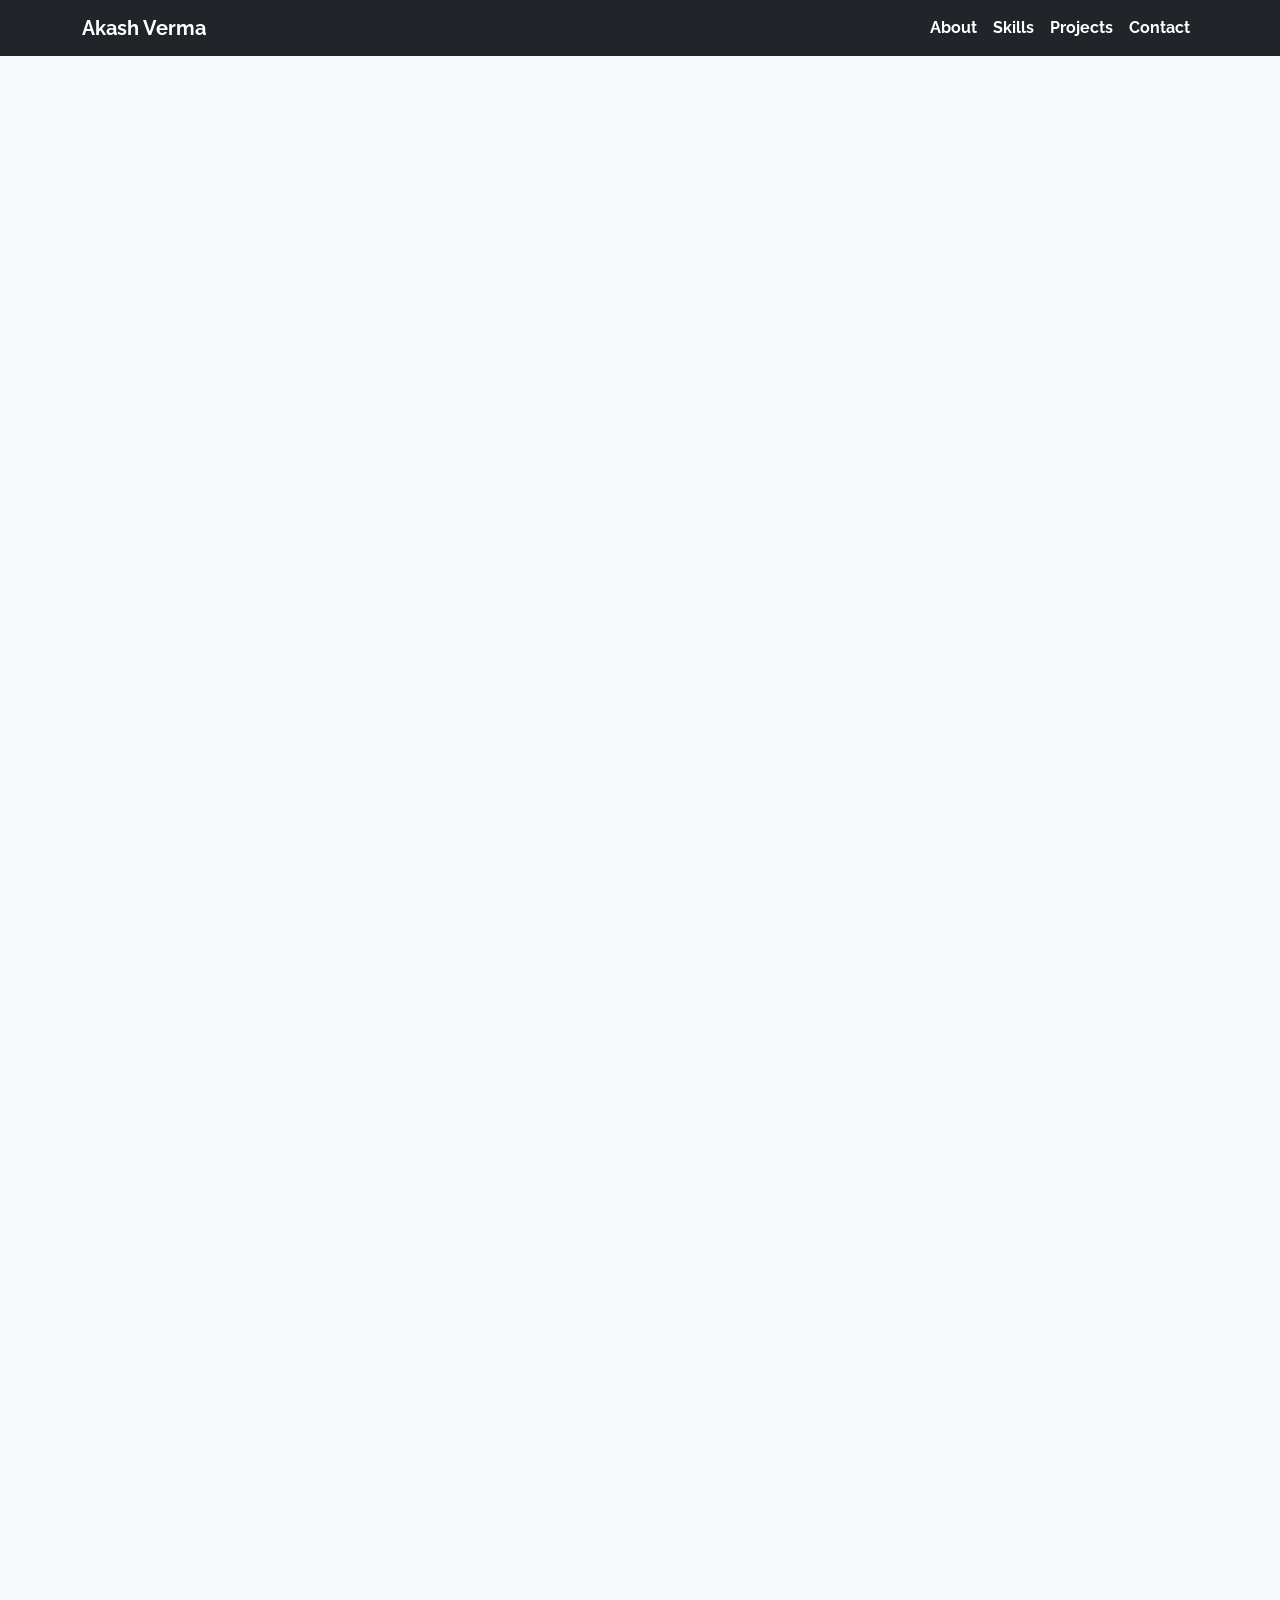
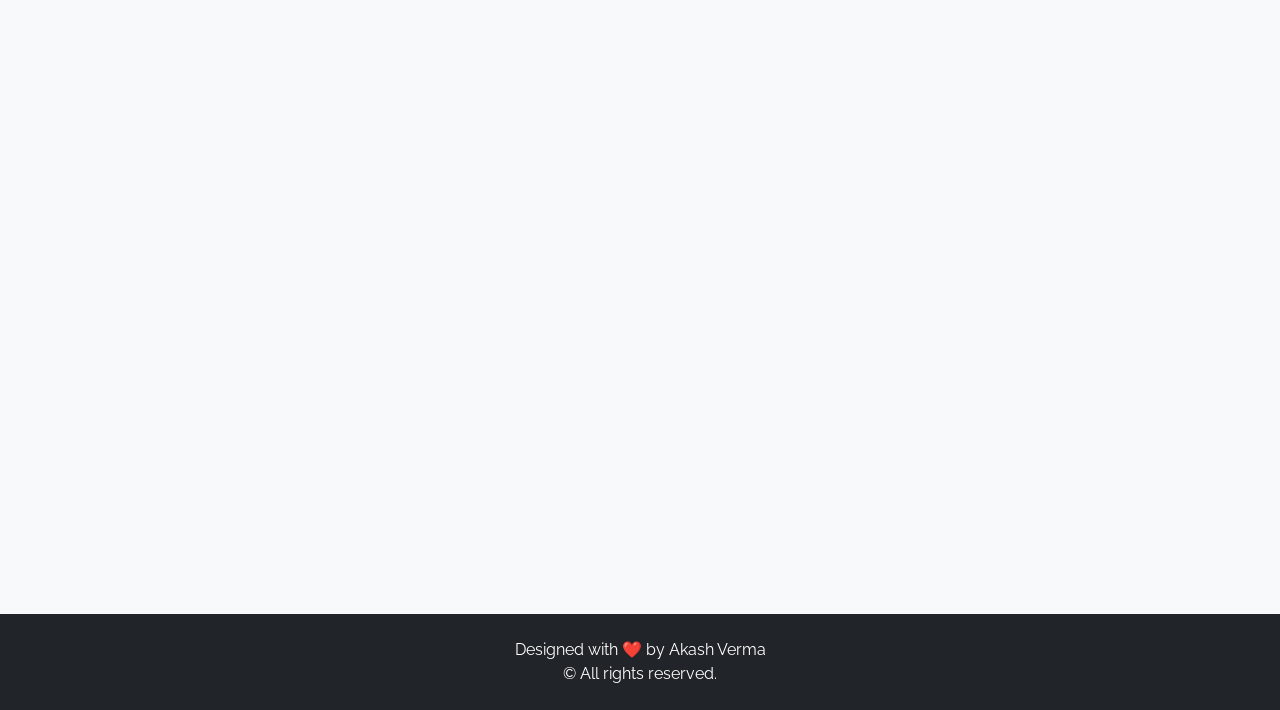
==== index.html @ 6fe652b4 "Initial Commit" ====
<!DOCTYPE html>
<html lang="en">
  <head>
    <meta charset="utf-8" />
    <meta name="viewport" content="width=device-width, initial-scale=1" />
    <link rel="icon" type="image/png" href="assets/img/favicon.png" />
    <link
      rel="apple-touch-icon"
      sizes="180x180"
      href="assets/img/favicon.png"
    />
    <title>Akash Verma | Full Stack Developer Portfolio</title>
    <meta
      name="description"
      content="Akash Verma - .NET Full Stack Developer specializing in SignalR, Blazor, SQL optimization, and modern web applications."
    />
    <meta
      name="keywords"
      content="Akash Verma, .NET Core, SignalR, Blazor, MAUI, SQL, Full Stack Developer, Hyderabad, Himachal Pradesh, Uttar Pradesh, Sky Verma Developer, Akash Verma Developer,Delhi NCR developer, Portfolio"
    />
    <link rel="canonical" href="https://sky-verma.github.io/PortFolio/" />
    <meta
      property="og:title"
      content="Akash Verma | Full Stack Developer Portfolio"
    />
    <meta
      property="og:description"
      content="Explore projects, skills, and contact details of Akash Verma, a .NET full stack developer."
    />
    <meta
      property="og:image"
      content="https://sky-verma.github.io/PortFolio/assets/img/ProfileImage.jpg"
    />
    <meta property="og:url" content="https://sky-verma.github.io/PortFolio/" />
    <meta property="og:type" content="website" />
    <meta name="twitter:card" content="summary_large_image" />
    <meta
      name="twitter:title"
      content="Akash Verma | Full Stack Developer Portfolio"
    />
    <meta
      name="twitter:description"
      content="Passionate .NET full stack developer specializing in modern web applications."
    />
    <meta
      name="twitter:image"
      content="https://sky-verma.github.io/PortFolio/assets/img/ProfileImage.jpg"
    />
    <link rel="manifest" href="manifest.json" />
    <script type="application/ld+json">
      {
        "@context": "https://schema.org",
        "@type": "Person",
        "name": "Akash Verma",
        "url": "https://sky-verma.github.io/PortFolio/",
        "image": "https://sky-verma.github.io/PortFolio/assets/img/ProfileImage.jpg",
        "jobTitle": ".NET Full Stack Developer",
        "description": "Passionate full stack developer specializing in .NET Core, SignalR, Blazor, and SQL optimization.",
        "worksFor": {
          "@type": "Organization",
          "name": "Freelance / Open to Opportunities"
        },
        "sameAs": [
          "https://github.com/sky-verma",
          "https://www.linkedin.com/in/akash-verma-32621b1b7/",
          "https://wa.me/+917831836353"
        ],
        "address": {
          "@type": "PostalAddress",
          "addressLocality": "Hyderabad",
          "addressCountry": "India"
        },
        "contactPoint": {
          "@type": "ContactPoint",
          "contactType": "Personal",
          "email": "gcd.bca.akashverma@gmail.com",
          "telephone": "+91 78318 36353"
        }
      }
    </script>
    <link
      href="https://cdn.jsdelivr.net/npm/bootstrap@5.3.2/dist/css/bootstrap.min.css"
      rel="stylesheet"
    />
    <link
      href="https://fonts.googleapis.com/css?family=Raleway:400,700&display=swap"
      rel="stylesheet"
    />
    <link
      rel="stylesheet"
      href="https://cdnjs.cloudflare.com/ajax/libs/font-awesome/6.4.2/css/all.min.css"
    />
    <link
      href="https://cdn.jsdelivr.net/npm/aos@2.3.4/dist/aos.css"
      rel="stylesheet"
    />
    <link rel="stylesheet" href="assets/static/app.css" />
  </head>
  <body>
    <nav
      class="navbar navbar-expand-lg position-sticky top-0"
      style="z-index: 1030"
    >
      <div class="container">
        <a class="navbar-brand" href="#">Akash Verma</a>
        <button
          class="navbar-toggler"
          type="button"
          data-bs-toggle="collapse"
          data-bs-target="#navbarNav"
        >
          <span class="navbar-toggler-icon" style="filter: invert(1)"></span>
        </button>
        <div class="collapse navbar-collapse" id="navbarNav">
          <ul class="navbar-nav ms-auto">
            <li class="nav-item">
              <a class="nav-link" href="#about">About</a>
            </li>
            <li class="nav-item">
              <a class="nav-link" href="#skills">Skills</a>
            </li>
            <li class="nav-item">
              <a class="nav-link" href="#projects">Projects</a>
            </li>
            <li class="nav-item">
              <a class="nav-link" href="#contact">Contact</a>
            </li>
          </ul>
        </div>
      </div>
    </nav>

    <section class="hero-section" data-aos="fade-down">
      <img
        id="profile-img"
        src="assets/img/ProfileImage.jpg"
        alt="Profile Picture"
        class="mt-0"
        loading="lazy"
      />
      <h1 class="mt-4">Hi, I'm Akash Verma</h1>
      <h3>
        <span class="typed" id="typed"></span>
      </h3>
      <div class="social-icons mt-3">
        <a href="https://github.com/sky-verma" title="GitHub" target="_blank"
          ><i class="fab fa-github" style="color: white"></i
        ></a>
        <a
          href="https://www.linkedin.com/in/akash-verma-32621b1b7/"
          title="LinkedIn"
          ><i class="fab fa-linkedin" style="color: white"></i
        ></a>
      </div>
    </section>

    <section id="about" class="container py-5" data-aos="fade-up">
      <div class="section-title text-center">About Me</div>
      <div class="row justify-content-center">
        <div class="col-md-8 text-center">
          <p>
            I'm a passionate .NET full stack developer with experience in
            building modern, responsive web applications. I specialize in
            backend and frontend development, and work best when the design is
            provided. Let's collaborate to bring your ideas to life with robust
            and efficient solutions!
          </p>
        </div>
      </div>
    </section>

    <section id="skills" class="container py-5">
      <div class="section-title text-center" data-aos="fade-up">Skills</div>
      <div class="row g-4">
        <div class="col-md-3 col-6" data-aos="zoom-in" data-aos-delay="50">
          <div class="card text-center py-4">
            <i class="fab fa-html5 fa-2x mb-2" style="color: #e34c26"></i>
            <h6>HTML5 / CSS3</h6>
          </div>
        </div>
        <div class="col-md-3 col-6" data-aos="zoom-in" data-aos-delay="100">
          <div class="card text-center py-4">
            <i class="fab fa-bootstrap fa-2x mb-2" style="color: #264de4"></i>
            <h6>Bootstrap</h6>
          </div>
        </div>
        <div class="col-md-3 col-6" data-aos="zoom-in" data-aos-delay="150">
          <div class="card text-center py-4">
            <i class="fab fa-js fa-2x mb-2" style="color: #f0db4f"></i>
            <h6>JavaScript / JQuery</h6>
          </div>
        </div>
        <div class="col-md-3 col-6" data-aos="zoom-in" data-aos-delay="200">
          <div class="card text-center py-4">
            <i class="fab fa-microsoft fa-2x mb-2" style="color: #3776ab"></i>
            <h6>.Net Core / Framework</h6>
          </div>
        </div>
      </div>
      <div class="mb-3"></div>
      <div class="row g-4">
        <div class="col-md-3 col-6" data-aos="zoom-in" data-aos-delay="250">
          <div class="card text-center py-4">
            <i class="fab fa-angular fa-2x mb-2" style="color: #9e0505"></i>
            <h6>Angular</h6>
          </div>
        </div>
        <div class="col-md-3 col-6" data-aos="zoom-in" data-aos-delay="300">
          <div class="card text-center py-4">
            <i class="fa-solid fa-code fa-2x mb-2" style="color: #264de4"></i>
            <h6>Blazor</h6>
          </div>
        </div>
        <div class="col-md-3 col-6" data-aos="zoom-in" data-aos-delay="350">
          <div class="card text-center py-4">
            <i class="fa-solid fa-code fa-2x mb-2" style="color: #f0db4f"></i>
            <h6>Kendo UI</h6>
          </div>
        </div>
        <div class="col-md-3 col-6" data-aos="zoom-in" data-aos-delay="400">
          <div class="card text-center py-4">
            <i class="fab fa-atlassian fa-2x mb-2" style="color: #3776ab"></i>
            <h6>Azure and Jira boards</h6>
          </div>
        </div>
      </div>
      <div class="mb-3"></div>
      <div class="row g-4">
        <div class="col-md-3 col-6" data-aos="zoom-in" data-aos-delay="450">
          <div class="card text-center py-4">
            <i
              class="fa fa-screwdriver-wrench fa-2x mb-2"
              style="color: #8b1493"
            ></i>
            <h6>Visual Studio</h6>
          </div>
        </div>
        <div class="col-md-3 col-6" data-aos="zoom-in" data-aos-delay="500">
          <div class="card text-center py-4">
            <i class="fa-solid fa-server fa-2x mb-2" style="color: #f9f919"></i>
            <h6>SSMS</h6>
          </div>
        </div>
        <div class="col-md-3 col-6" data-aos="zoom-in" data-aos-delay="550">
          <div class="card text-center py-4">
            <i class="fab fa-git fa-2x mb-2" style="color: #da2626"></i>
            <h6>Git / Github / Github Desktop</h6>
          </div>
        </div>
        <div class="col-md-3 col-6" data-aos="zoom-in" data-aos-delay="600">
          <div class="card text-center py-4">
            <i
              class="fa-solid fa-hand-fist fa-2x mb-2"
              style="color: #3776ab"
            ></i>
            <h6>Team collaboration and activeness</h6>
          </div>
        </div>
      </div>
    </section>

    <section id="projects" class="container py-5">
      <div class="section-title text-center" data-aos="fade-up">Projects</div>
      <div class="row g-4">
        <div class="col-md-4 d-flex" data-aos="fade-right">
          <div class="card flex-fill h-100" style="min-width: 0">
            <div style="height: 200px; overflow: hidden">
              <iframe
                src="https://www.rexlondontrade.com/"
                frameborder="0"
                scrolling="no"
                style="width: 100%; height: 100%"
              ></iframe>
            </div>
            <div class="card-body d-flex flex-column">
              <h5 class="card-title">Rex London Trade</h5>
              <p class="card-text flex-grow-1">
                E-commerce website built on Umbraco and uCommerce.
              </p>
              <a
                href="https://www.rexlondontrade.com/"
                class="btn btn-outline-dark btn-sm mt-auto"
                target="_blank"
                >View Project</a
              >
            </div>
          </div>
        </div>
        <div class="col-md-4 d-flex" data-aos="fade-up">
          <div class="card flex-fill h-100" style="min-width: 0">
            <img
              src="https://ugm.org/media/ah5hmcw3/ugm-logo-white.svg"
              class="card-img-top"
              alt="Project 2"
              style="
                background-color: black;
                height: 200px;
                object-fit: contain;
              "
              loading="lazy"
            />
            <div class="card-body d-flex flex-column">
              <h5 class="card-title">UGM</h5>
              <p class="card-text flex-grow-1">
                Seattle's Union Gospel Mission is a nonprofit ministry that
                cares for the homeless neighbors.
              </p>
              <a
                href="https://ugm.org/"
                class="btn btn-outline-dark btn-sm mt-auto"
                target="_blank"
                >View Project</a
              >
            </div>
          </div>
        </div>
        <div class="col-md-4 d-flex" data-aos="fade-left">
          <div class="card flex-fill h-100" style="min-width: 0">
            <img
              src="https://office.gb.intelliflo.net/ui-io/images/landing/intelliflo-connect-logo.png"
              class="card-img-top"
              alt="Project 3"
              style="height: 200px; object-fit: contain"
              loading="lazy"
            />
            <div class="card-body d-flex flex-column">
              <h5 class="card-title">Intelligent Office</h5>
              <p class="card-text flex-grow-1">
                One of the products of Intelliflo.
              </p>
              <a
                href="https://www.office.gb.intelliflo.net/"
                class="btn btn-outline-dark btn-sm mt-auto"
                target="_blank"
                >View Project</a
              >
            </div>
          </div>
        </div>
      </div>
      <style>
        #projects .card {
          min-height: 100%;
          display: flex;
          flex-direction: column;
        }
        #projects .card-img-top,
        #projects iframe {
          width: 100%;
          height: 200px;
          object-fit: contain;
        }
      </style>
    </section>

    <section id="contact" class="container py-5" data-aos="fade-up">
      <div class="section-title text-center">Contact</div>
      <div class="row justify-content-center">
        <div class="col-md-12">
          <div class="card shadow-lg border-0 mb-4" style="transition: none">
            <div class="card-body">
              <div
                class="d-flex flex-wrap justify-content-around align-items-center text-center gap-4"
              >
                <div>
                  <a
                    href="mailto:gcd.bca.akashverma@gmail.com"
                    class="text-decoration-none text-dark"
                  >
                    <span class="d-inline-block bg-warning rounded-2 p-3 mb-2">
                      <i
                        class="fas fa-envelope fa-lg"
                        style="color: #212529"
                      ></i>
                    </span>
                    <div class="fw-bold">Email</div>
                    <div>gcd.bca.akashverma@gmail.com</div>
                  </a>
                </div>
                <div>
                  <a
                    href="tel:+917831836353"
                    class="text-decoration-none text-dark"
                  >
                    <span class="d-inline-block bg-warning rounded-2 p-3 mb-2">
                      <i class="fas fa-phone fa-lg" style="color: #212529"></i>
                    </span>
                    <div class="fw-bold">Phone</div>
                    <div>+91 78318 36353</div>
                  </a>
                </div>
                <div>
                  <span class="d-inline-block bg-warning rounded-2 p-3 mb-2">
                    <i
                      class="fas fa-map-marker-alt fa-lg"
                      style="color: #212529"
                    ></i>
                  </span>
                  <div class="fw-bold">Location</div>
                  <span>Hyderabad, India</span>
                </div>
                <div>
                  <a
                    href="https://www.linkedin.com/in/akash-verma-32621b1b7/"
                    class="text-decoration-none text-dark"
                    target="_blank"
                  >
                    <span class="d-inline-block bg-warning rounded-2 p-3 mb-2">
                      <i
                        class="fab fa-linkedin fa-lg"
                        style="color: #212529"
                      ></i>
                    </span>
                    <div class="fw-bold">LinkedIn</div>
                    <div>Akash Verma</div>
                  </a>
                </div>
                <div>
                  <a
                    href="https://wa.me/+917831836353"
                    class="text-decoration-none text-dark"
                    target="_blank"
                  >
                    <span class="d-inline-block bg-warning rounded-2 p-3 mb-2">
                      <i
                        class="fab fa-whatsapp fa-lg"
                        style="color: #212529"
                      ></i>
                    </span>
                    <div class="fw-bold">WhatsApp</div>
                    <div>Akash Verma</div>
                  </a>
                </div>
              </div>
            </div>
          </div>
          <style>
            #contact .card:hover {
              transform: none !important;
            }
            #contact .card-body .d-flex > div {
              min-width: 160px;
            }
          </style>
        </div>
      </div>
    </section>

    <footer class="footer">
      <div class="container">
        <p class="mb-0">Designed with ❤️ by Akash Verma</p>
        <p class="mb-0">© <span id="year"></span> All rights reserved.</p>
      </div>
    </footer>
    <script src="https://cdn.jsdelivr.net/npm/bootstrap@5.3.2/dist/js/bootstrap.bundle.min.js"></script>
    <script src="https://cdn.jsdelivr.net/npm/typed.js@2.0.12"></script>
    <script src="https://cdn.jsdelivr.net/npm/aos@2.3.4/dist/aos.js"></script>
    <script src="https://cdn.jsdelivr.net/npm/smooth-scroll@16.1.3/dist/smooth-scroll.polyfills.min.js"></script>
    <script src="assets/static/app.js"></script>
  </body>
</html>
---- assets/static/app.css ----
body {
        font-family: "Raleway", sans-serif;
        background: #f8f9fa;
      }
      .navbar {
        background: #212529;
      }
      .navbar-brand,
      .nav-link {
        color: #fff !important;
        font-weight: 700;
      }
      .navbar-brand:hover,
      .nav-link:hover {
        color: #ffc107 !important;
      }
      #profile-img {
        width: 160px;
        height: 160px;
        object-fit: cover;
        border-radius: 50%;
        border: 5px solid #fff;
        box-shadow: 0 4px 24px rgba(0, 0, 0, 0.15);
        margin-top: -80px;
        background: #fff;
        transition: transform 0.4s cubic-bezier(0.68, -0.55, 0.27, 1.55),
          box-shadow 0.3s;
        transform: rotate(4deg);
      }
      #profile-img:hover {
        transform: scale(1.08) rotate(-3deg);
        box-shadow: 0 8px 32px rgba(0, 0, 0, 0.25);
      }
      .hero-section {
        background: linear-gradient(135deg, #212529 60%, #55ff07 100%);
        color: #fff;
        padding: 80px 0 40px 0;
        text-align: center;
        position: relative;
      }
      .hero-section h1 {
        font-size: 2.8rem;
        font-weight: 700;
      }
      .hero-section .typed {
        color: #ffc107;
        font-weight: 700;
      }
      .section-title {
        font-size: 2rem;
        font-weight: 700;
        margin-bottom: 24px;
        color: #212529;
      }
      .card {
        border: none;
        border-radius: 1rem;
        box-shadow: 0 2px 16px rgba(0, 0, 0, 0.07);
        transition: transform 0.2s;
      }
      .card:hover {
        transform: translateY(-8px) scale(1.03);
      }
      .footer {
        background: #212529;
        color: #fff;
        padding: 24px 0;
        text-align: center;
        margin-top: 40px;
      }
      .social-icons a {
        color: #212529;
        margin: 0 8px;
        font-size: 1.5rem;
        transition: color 0.2s, transform 0.2s;
        display: inline-block;
      }
      .social-icons a:hover {
        color: #ffc107;
        animation: pulse 0.6s;
      }
      @keyframes pulse {
        0% {
          transform: scale(1);
        }
        50% {
          transform: scale(1.2);
        }
        100% {
          transform: scale(1);
        }
      }
      /* Animated counter style */
      .skill-counter {
        font-size: 2rem;
        font-weight: bold;
        color: #212529;
        margin-bottom: 0.25rem;
      }
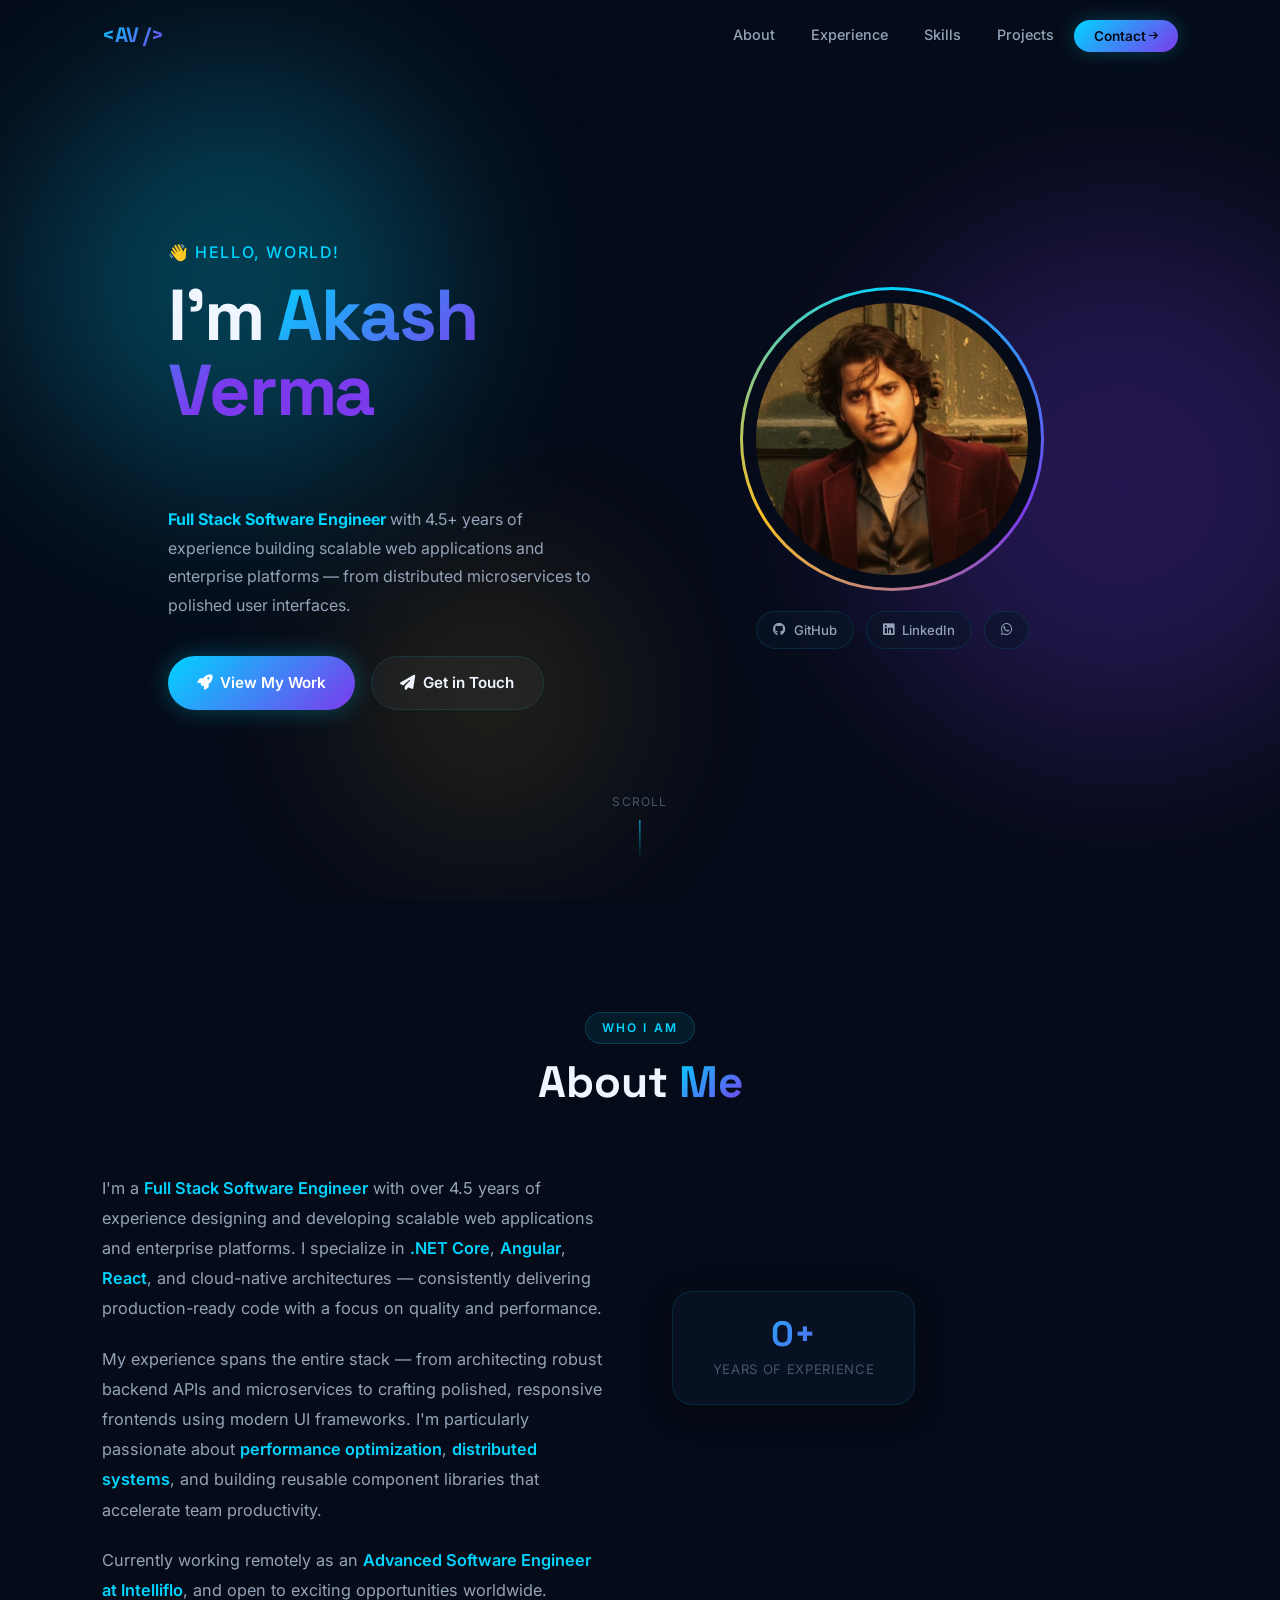
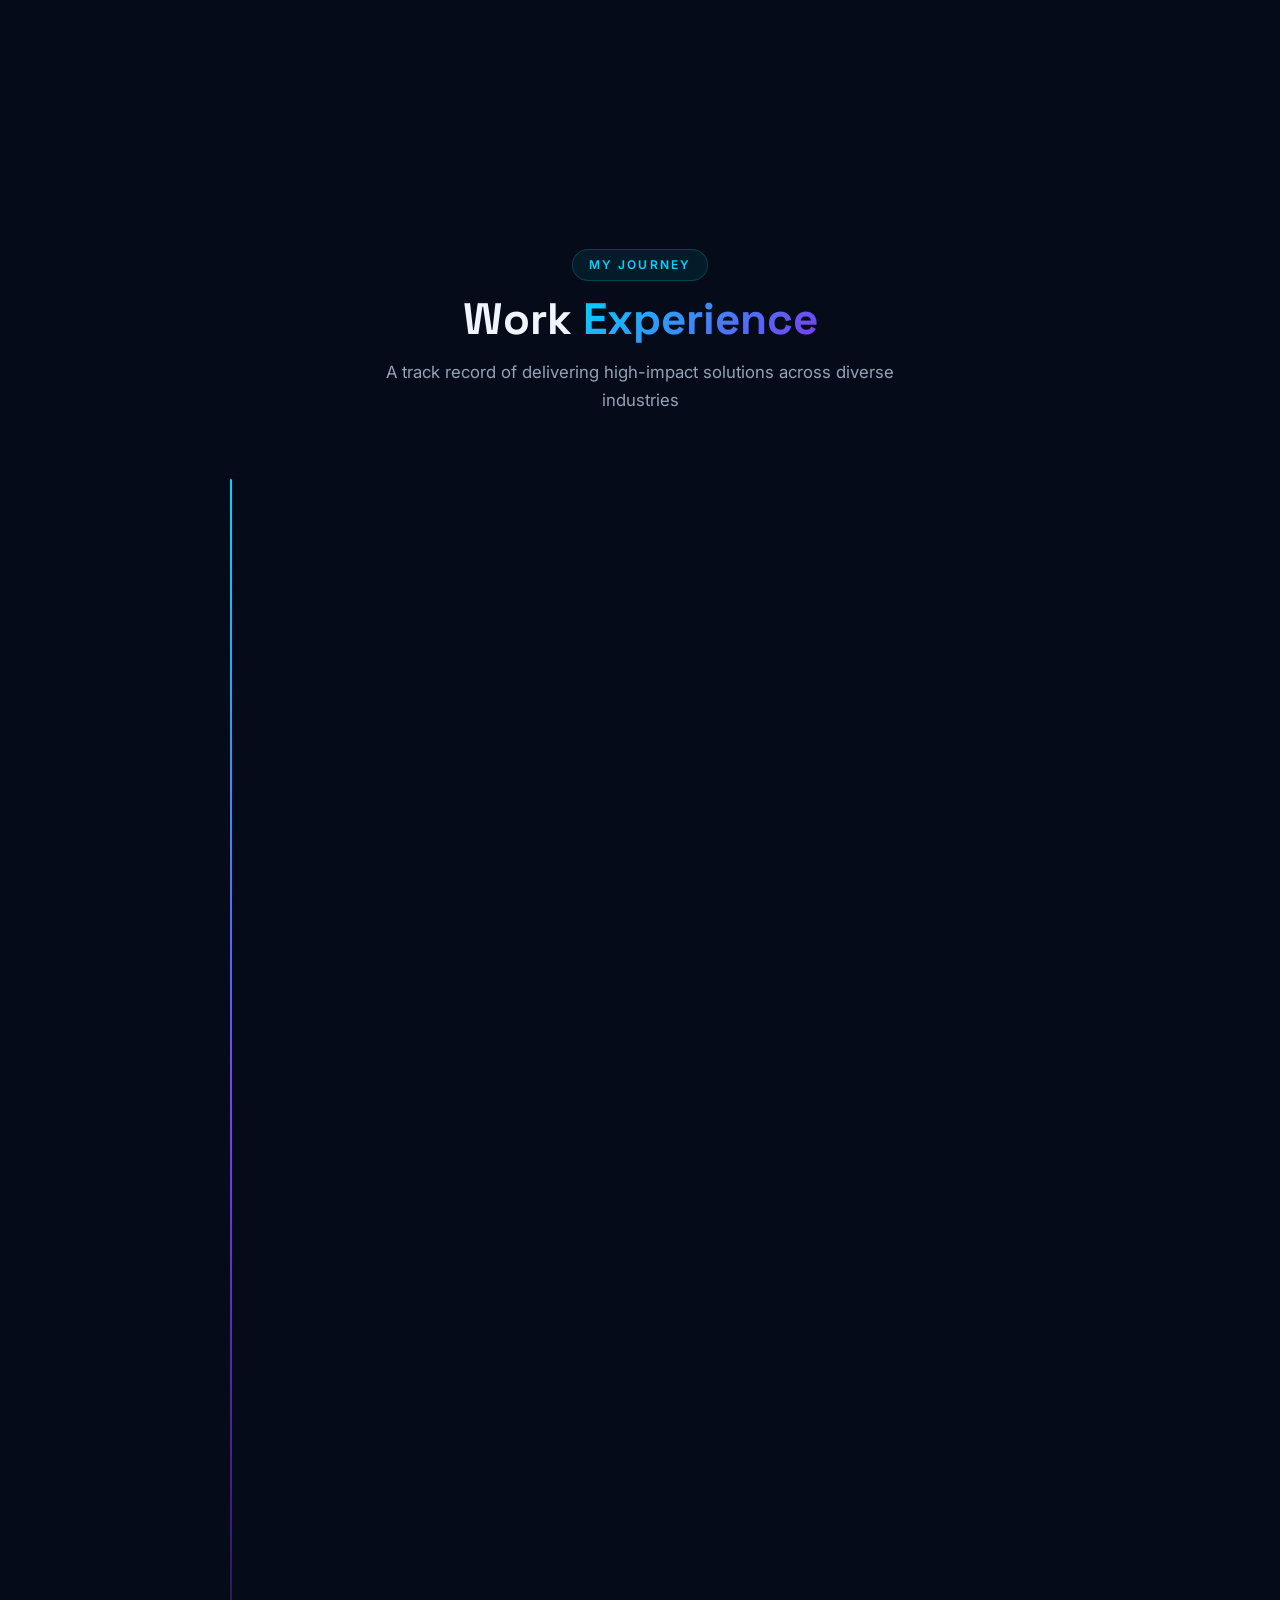
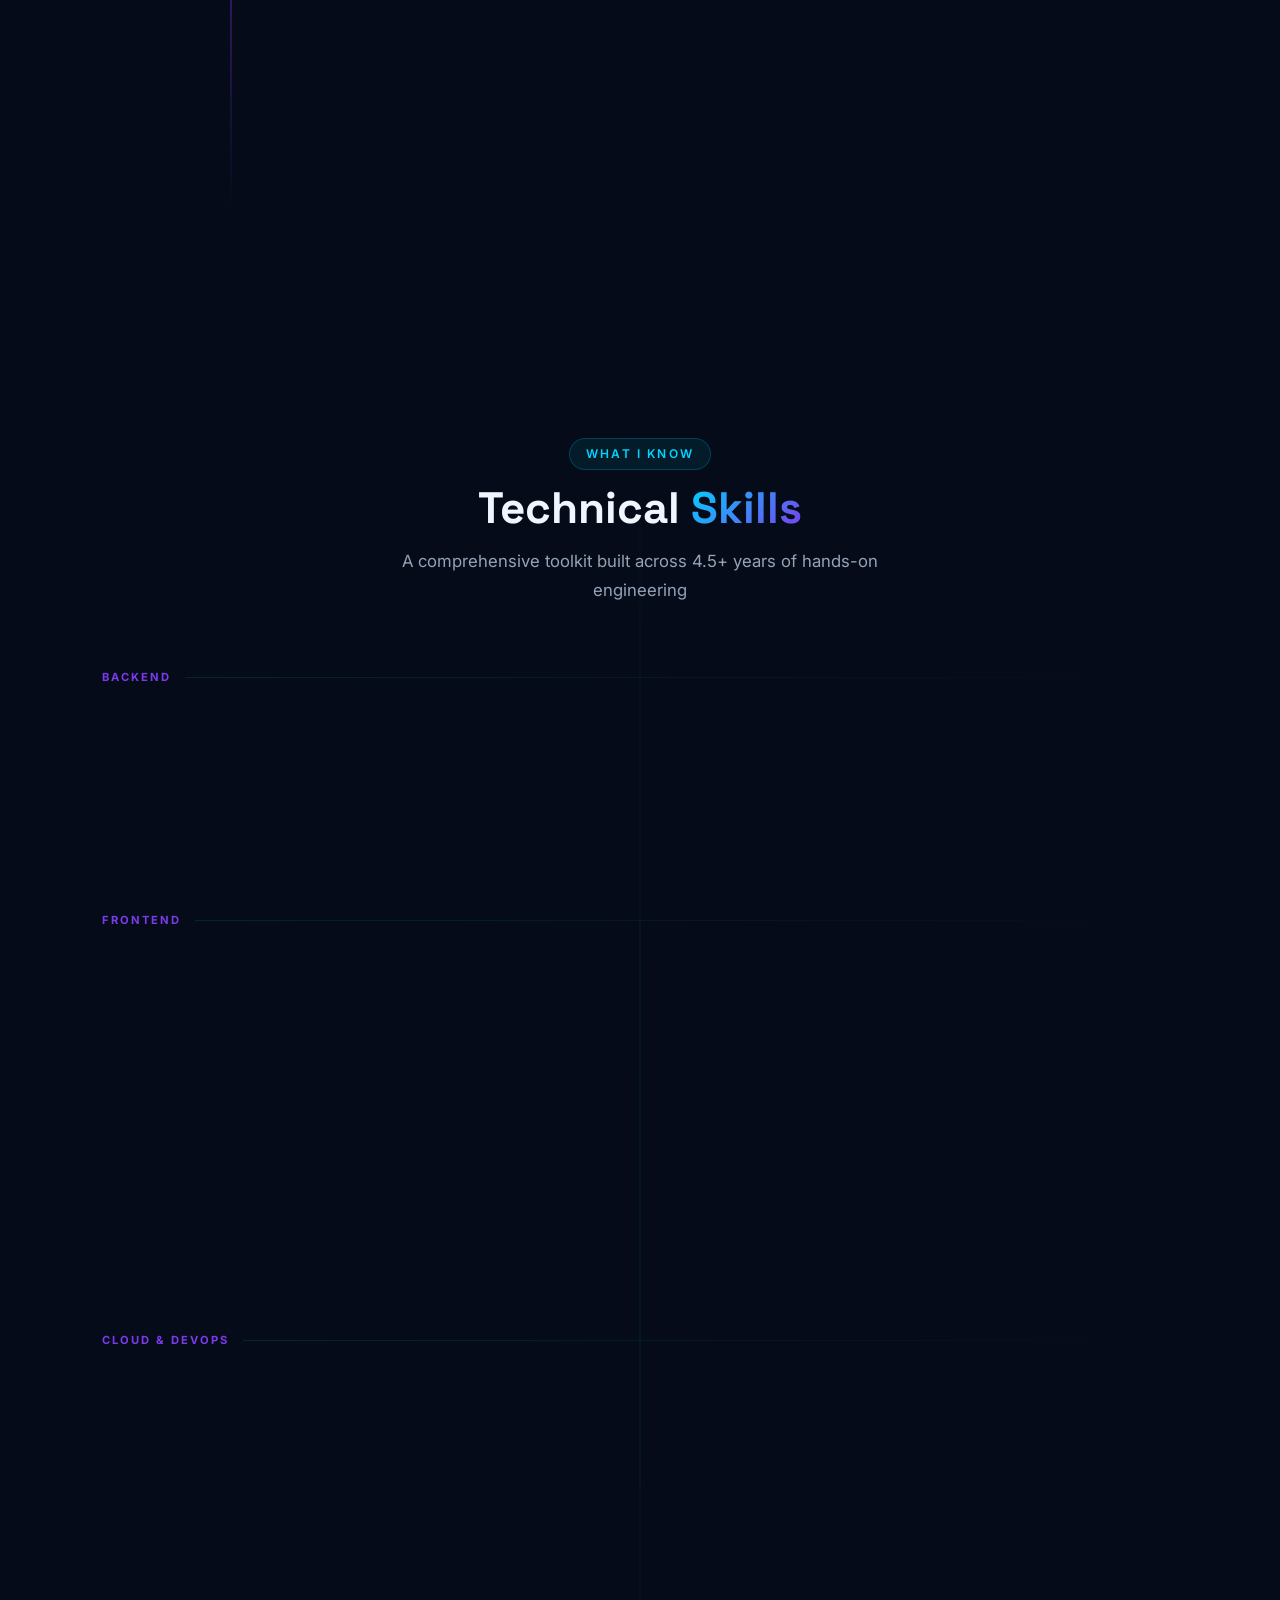
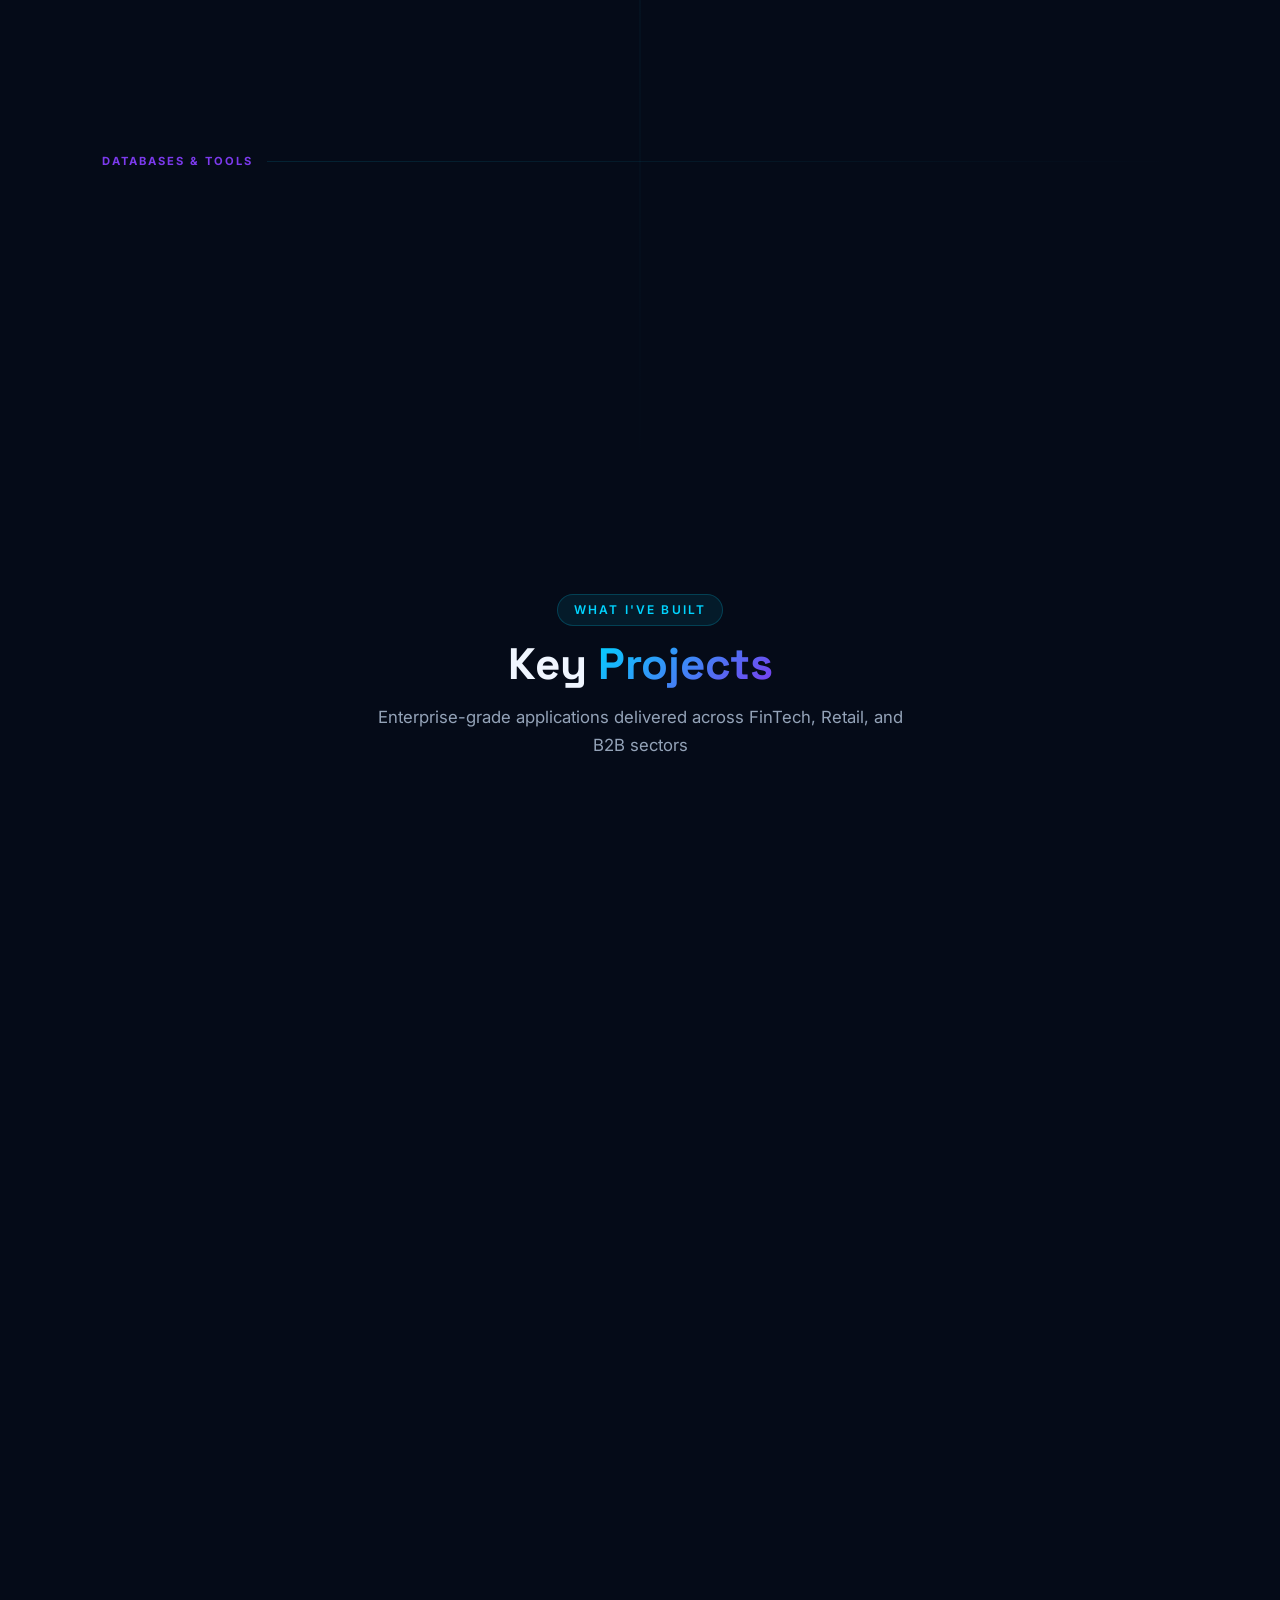
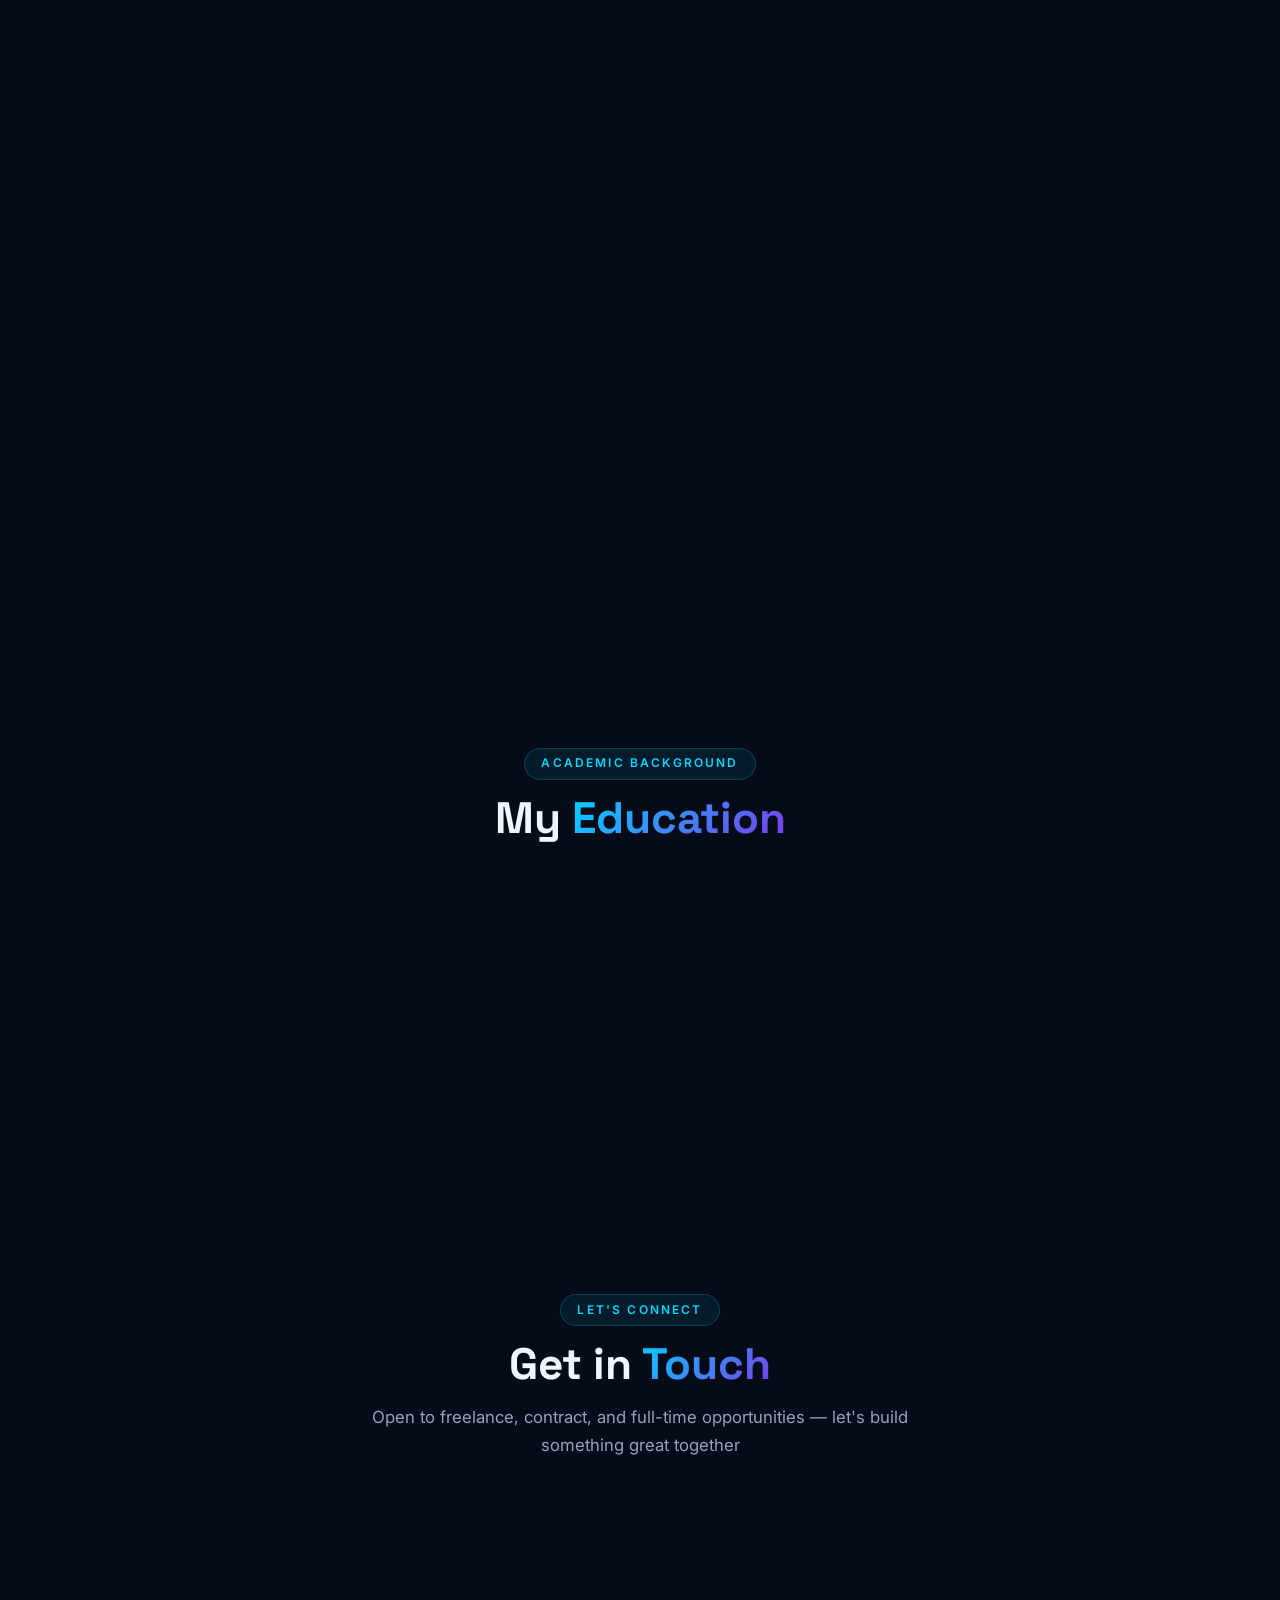
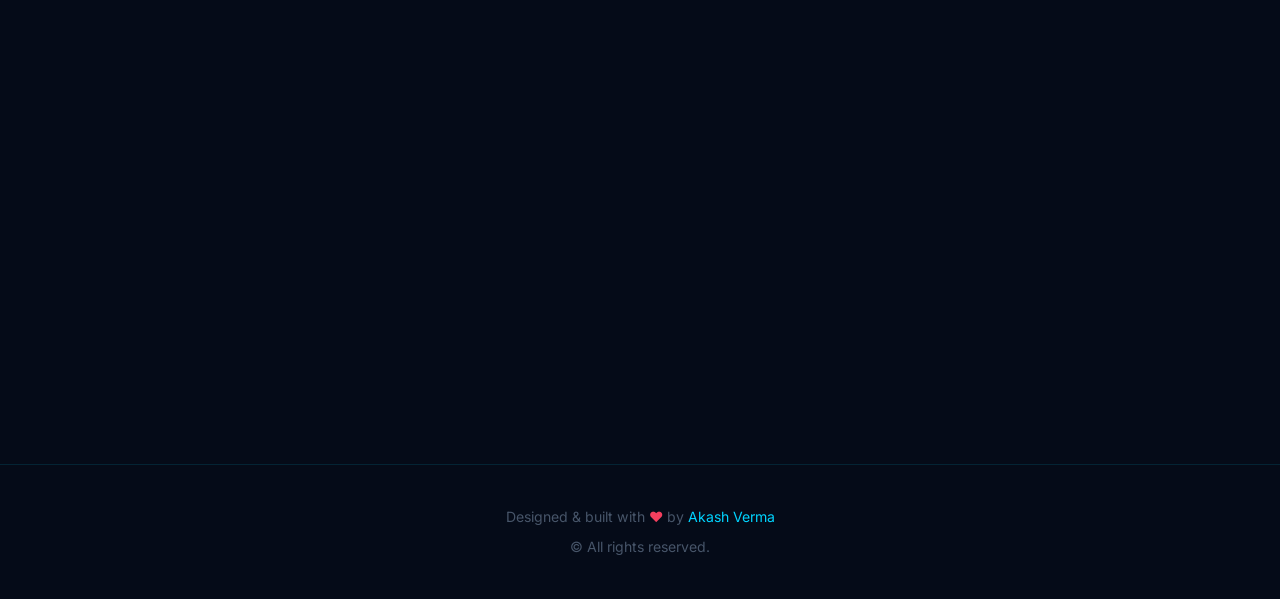
==== commit 194bcdd3: "added animation" ====
--- a/index.html
+++ b/index.html
@@ -1,461 +1,744 @@
 <!DOCTYPE html>
 <html lang="en">
-  <head>
-    <meta charset="utf-8" />
-    <meta name="viewport" content="width=device-width, initial-scale=1" />
-    <link rel="icon" type="image/png" href="assets/img/favicon.png" />
-    <link
-      rel="apple-touch-icon"
-      sizes="180x180"
-      href="assets/img/favicon.png"
-    />
-    <title>Akash Verma | Full Stack Developer Portfolio</title>
-    <meta
-      name="description"
-      content="Akash Verma - .NET Full Stack Developer specializing in SignalR, Blazor, SQL optimization, and modern web applications."
-    />
-    <meta
-      name="keywords"
-      content="Akash Verma, .NET Core, SignalR, Blazor, MAUI, SQL, Full Stack Developer, Hyderabad, Himachal Pradesh, Uttar Pradesh, Sky Verma Developer, Akash Verma Developer,Delhi NCR developer, Portfolio"
-    />
-    <link rel="canonical" href="https://sky-verma.github.io/PortFolio/" />
-    <meta
-      property="og:title"
-      content="Akash Verma | Full Stack Developer Portfolio"
-    />
-    <meta
-      property="og:description"
-      content="Explore projects, skills, and contact details of Akash Verma, a .NET full stack developer."
-    />
-    <meta
-      property="og:image"
-      content="https://sky-verma.github.io/PortFolio/assets/img/ProfileImage.jpg"
-    />
-    <meta property="og:url" content="https://sky-verma.github.io/PortFolio/" />
-    <meta property="og:type" content="website" />
-    <meta name="twitter:card" content="summary_large_image" />
-    <meta
-      name="twitter:title"
-      content="Akash Verma | Full Stack Developer Portfolio"
-    />
-    <meta
-      name="twitter:description"
-      content="Passionate .NET full stack developer specializing in modern web applications."
-    />
-    <meta
-      name="twitter:image"
-      content="https://sky-verma.github.io/PortFolio/assets/img/ProfileImage.jpg"
-    />
-    <link rel="manifest" href="manifest.json" />
-    <script type="application/ld+json">
+
+<head>
+  <meta charset="utf-8" />
+  <meta name="viewport" content="width=device-width, initial-scale=1" />
+  <link rel="icon" type="image/png" href="assets/img/favicon.png" />
+  <link rel="apple-touch-icon" sizes="180x180" href="assets/img/favicon.png" />
+  <title>Akash Verma | Full Stack Software Engineer</title>
+  <meta name="description"
+    content="Akash Verma – Full Stack Software Engineer with 4.5+ years of experience in .NET Core, Angular, React, Microservices, AWS, and SQL Server." />
+  <meta name="keywords"
+    content="Akash Verma, .NET Core, SignalR, Blazor, Angular, React, Microservices, AWS, Kubernetes, SQL Server, Full Stack Developer, Hyderabad, Sky Verma Developer, Portfolio" />
+  <link rel="canonical" href="https://sky-verma.github.io/PortFolio/" />
+  <!-- Open Graph -->
+  <meta property="og:title" content="Akash Verma | Full Stack Software Engineer" />
+  <meta property="og:description"
+    content="Explore projects, skills, and work experience of Akash Verma, a Full Stack Software Engineer specializing in .NET Core, Angular, React, and Cloud technologies." />
+  <meta property="og:image" content="https://sky-verma.github.io/PortFolio/assets/img/ProfileImage.jpg" />
+  <meta property="og:url" content="https://sky-verma.github.io/PortFolio/" />
+  <meta property="og:type" content="website" />
+  <!-- Twitter Card -->
+  <meta name="twitter:card" content="summary_large_image" />
+  <meta name="twitter:title" content="Akash Verma | Full Stack Software Engineer" />
+  <meta name="twitter:description"
+    content="Full Stack Software Engineer with 4.5+ years of experience in .NET Core, Angular, React, Microservices, and Cloud." />
+  <meta name="twitter:image" content="https://sky-verma.github.io/PortFolio/assets/img/ProfileImage.jpg" />
+  <!-- PWA Manifest -->
+  <link rel="manifest" href="manifest.json" />
+  <!-- Structured Data -->
+  <script type="application/ld+json">
       {
         "@context": "https://schema.org",
         "@type": "Person",
         "name": "Akash Verma",
         "url": "https://sky-verma.github.io/PortFolio/",
         "image": "https://sky-verma.github.io/PortFolio/assets/img/ProfileImage.jpg",
-        "jobTitle": ".NET Full Stack Developer",
-        "description": "Passionate full stack developer specializing in .NET Core, SignalR, Blazor, and SQL optimization.",
-        "worksFor": {
-          "@type": "Organization",
-          "name": "Freelance / Open to Opportunities"
-        },
+        "jobTitle": "Full Stack Software Engineer",
+        "description": "Full Stack Software Engineer with 4.5+ years of experience in .NET Core, Angular, React, Microservices, AWS, and SQL Server.",
+        "worksFor": { "@type": "Organization", "name": "Intelliflo Software India Pvt. Ltd." },
         "sameAs": [
           "https://github.com/sky-verma",
           "https://www.linkedin.com/in/akash-verma-32621b1b7/",
           "https://wa.me/+917831836353"
         ],
-        "address": {
-          "@type": "PostalAddress",
-          "addressLocality": "Hyderabad",
-          "addressCountry": "India"
-        },
+        "address": { "@type": "PostalAddress", "addressLocality": "Hyderabad", "addressCountry": "India" },
         "contactPoint": {
           "@type": "ContactPoint",
           "contactType": "Personal",
-          "email": "gcd.bca.akashverma@gmail.com",
+          "email": "engineer.akash.verma@gmail.com",
           "telephone": "+91 78318 36353"
         }
       }
     </script>
-    <link
-      href="https://cdn.jsdelivr.net/npm/bootstrap@5.3.2/dist/css/bootstrap.min.css"
-      rel="stylesheet"
-    />
-    <link
-      href="https://fonts.googleapis.com/css?family=Raleway:400,700&display=swap"
-      rel="stylesheet"
-    />
-    <link
-      rel="stylesheet"
-      href="https://cdnjs.cloudflare.com/ajax/libs/font-awesome/6.4.2/css/all.min.css"
-    />
-    <link
-      href="https://cdn.jsdelivr.net/npm/aos@2.3.4/dist/aos.css"
-      rel="stylesheet"
-    />
-    <link rel="stylesheet" href="assets/static/app.css" />
-  </head>
-  <body>
-    <nav
-      class="navbar navbar-expand-lg position-sticky top-0"
-      style="z-index: 1030"
-    >
-      <div class="container">
-        <a class="navbar-brand" href="#">Akash Verma</a>
-        <button
-          class="navbar-toggler"
-          type="button"
-          data-bs-toggle="collapse"
-          data-bs-target="#navbarNav"
-        >
-          <span class="navbar-toggler-icon" style="filter: invert(1)"></span>
+  <!-- Fonts -->
+  <link rel="preconnect" href="https://fonts.googleapis.com" />
+  <link rel="preconnect" href="https://fonts.gstatic.com" crossorigin />
+  <link
+    href="https://fonts.googleapis.com/css2?family=Inter:wght@300;400;500;600;700;800;900&family=Space+Grotesk:wght@400;500;600;700&display=swap"
+    rel="stylesheet" />
+  <!-- Font Awesome -->
+  <link rel="stylesheet" href="https://cdnjs.cloudflare.com/ajax/libs/font-awesome/6.4.2/css/all.min.css" />
+  <!-- App CSS -->
+  <link rel="stylesheet" href="assets/static/app.css" />
+</head>
+
+<body>
+
+  <!-- ════════════════════════════════════════════════════
+         NAVBAR
+    ════════════════════════════════════════════════════ -->
+  <nav id="navbar" aria-label="Main navigation">
+    <div class="container">
+      <div class="nav-inner">
+        <a href="#hero" class="nav-logo" aria-label="Akash Verma Home">&lt;AV /&gt;</a>
+        <ul class="nav-links" id="nav-links" role="menubar">
+          <li role="none"><a class="nav-link" href="#about" data-section="about" role="menuitem">About</a></li>
+          <li role="none"><a class="nav-link" href="#experience" data-section="experience"
+              role="menuitem">Experience</a></li>
+          <li role="none"><a class="nav-link" href="#skills" data-section="skills" role="menuitem">Skills</a></li>
+          <li role="none"><a class="nav-link" href="#projects" data-section="projects" role="menuitem">Projects</a></li>
+          <li role="none">
+            <a class="nav-cta" href="#contact" data-section="contact" role="menuitem">
+              Contact <i class="fas fa-arrow-right fa-xs"></i>
+            </a>
+          </li>
+        </ul>
+        <button class="hamburger" id="hamburger" aria-label="Toggle menu" aria-expanded="false">
+          <span></span><span></span><span></span>
         </button>
-        <div class="collapse navbar-collapse" id="navbarNav">
-          <ul class="navbar-nav ms-auto">
-            <li class="nav-item">
-              <a class="nav-link" href="#about">About</a>
-            </li>
-            <li class="nav-item">
-              <a class="nav-link" href="#skills">Skills</a>
-            </li>
-            <li class="nav-item">
-              <a class="nav-link" href="#projects">Projects</a>
-            </li>
-            <li class="nav-item">
-              <a class="nav-link" href="#contact">Contact</a>
-            </li>
-          </ul>
-        </div>
-      </div>
-    </nav>
-
-    <section class="hero-section" data-aos="fade-down">
-      <img
-        id="profile-img"
-        src="assets/img/ProfileImage.jpg"
-        alt="Profile Picture"
-        class="mt-0"
-        loading="lazy"
-      />
-      <h1 class="mt-4">Hi, I'm Akash Verma</h1>
-      <h3>
-        <span class="typed" id="typed"></span>
-      </h3>
-      <div class="social-icons mt-3">
-        <a href="https://github.com/sky-verma" title="GitHub" target="_blank"
-          ><i class="fab fa-github" style="color: white"></i
-        ></a>
-        <a
-          href="https://www.linkedin.com/in/akash-verma-32621b1b7/"
-          title="LinkedIn"
-          ><i class="fab fa-linkedin" style="color: white"></i
-        ></a>
-      </div>
-    </section>
-
-    <section id="about" class="container py-5" data-aos="fade-up">
-      <div class="section-title text-center">About Me</div>
-      <div class="row justify-content-center">
-        <div class="col-md-8 text-center">
+      </div>
+    </div>
+  </nav>
+
+  <!-- ════════════════════════════════════════════════════
+         HERO
+    ════════════════════════════════════════════════════ -->
+  <section id="hero" aria-label="Hero section">
+    <canvas id="hero-canvas" aria-hidden="true"></canvas>
+
+    <!-- Ambient glow orbs -->
+    <div class="glow-orb orb-cyan" style="width:420px;height:420px;top:8%;left:2%;"></div>
+    <div class="glow-orb orb-violet" style="width:520px;height:520px;top:25%;right:-8%;"></div>
+    <div class="glow-orb orb-gold" style="width:260px;height:260px;bottom:8%;left:28%;opacity:0.14;"></div>
+
+    <div class="container">
+      <div class="hero-content">
+
+        <!-- Left: Text -->
+        <div class="hero-text">
+          <p class="hero-greeting">👋 Hello, World!</p>
+          <h1 class="hero-name">
+            I'm <span class="highlight">Akash<br />Verma</span>
+          </h1>
+          <div class="hero-typed-wrapper">
+            <span id="typed-text"></span>
+          </div>
+          <p class="hero-desc">
+            <strong style="color:var(--accent-cyan)">Full Stack Software Engineer</strong> with
+            4.5+ years of experience building scalable web applications and enterprise platforms —
+            from distributed microservices to polished user interfaces.
+          </p>
+          <div class="hero-actions">
+            <a href="#projects" class="btn-primary">
+              <i class="fas fa-rocket"></i> View My Work
+            </a>
+            <a href="#contact" class="btn-secondary">
+              <i class="fas fa-paper-plane"></i> Get in Touch
+            </a>
+          </div>
+        </div>
+
+        <!-- Right: Profile + Social -->
+        <div class="hero-visual">
+          <div class="profile-ring-wrap">
+            <div class="profile-ring" aria-hidden="true"></div>
+            <img id="profile-img" src="assets/img/ProfileImage.jpg" alt="Akash Verma — Full Stack Software Engineer"
+              loading="eager" />
+          </div>
+          <div class="hero-social">
+            <a href="https://github.com/Engineer-Akash-Verma/PortFolio" class="social-pill" target="_blank"
+              rel="noopener" aria-label="GitHub profile">
+              <i class="fab fa-github"></i> GitHub
+            </a>
+            <a href="https://www.linkedin.com/in/akash-verma-32621b1b7/" class="social-pill" target="_blank"
+              rel="noopener" aria-label="LinkedIn profile">
+              <i class="fab fa-linkedin"></i> LinkedIn
+            </a>
+            <a href="https://wa.me/+917831836353" class="social-pill" target="_blank" rel="noopener"
+              aria-label="WhatsApp chat">
+              <i class="fab fa-whatsapp"></i>
+            </a>
+          </div>
+        </div>
+
+      </div>
+    </div>
+
+    <div class="hero-scroll" aria-hidden="true">
+      <span>Scroll</span>
+      <div class="scroll-dot"></div>
+    </div>
+  </section>
+
+  <!-- ════════════════════════════════════════════════════
+         ABOUT
+    ════════════════════════════════════════════════════ -->
+  <section id="about" aria-label="About me">
+    <div class="container">
+      <div class="section-header gsap-fade-up">
+        <span class="section-tag">Who I Am</span>
+        <h2 class="section-title">About <span>Me</span></h2>
+      </div>
+
+      <div class="about-grid">
+        <div class="about-text gsap-fade-left">
           <p>
-            I'm a passionate .NET full stack developer with experience in
-            building modern, responsive web applications. I specialize in
-            backend and frontend development, and work best when the design is
-            provided. Let's collaborate to bring your ideas to life with robust
-            and efficient solutions!
+            I'm a <strong>Full Stack Software Engineer</strong> with over 4.5 years of experience
+            designing and developing scalable web applications and enterprise platforms. I specialize
+            in <strong>.NET Core</strong>, <strong>Angular</strong>, <strong>React</strong>,
+            and cloud-native architectures — consistently delivering production-ready code
+            with a focus on quality and performance.
           </p>
-        </div>
-      </div>
-    </section>
-
-    <section id="skills" class="container py-5">
-      <div class="section-title text-center" data-aos="fade-up">Skills</div>
-      <div class="row g-4">
-        <div class="col-md-3 col-6" data-aos="zoom-in" data-aos-delay="50">
-          <div class="card text-center py-4">
-            <i class="fab fa-html5 fa-2x mb-2" style="color: #e34c26"></i>
-            <h6>HTML5 / CSS3</h6>
-          </div>
-        </div>
-        <div class="col-md-3 col-6" data-aos="zoom-in" data-aos-delay="100">
-          <div class="card text-center py-4">
-            <i class="fab fa-bootstrap fa-2x mb-2" style="color: #264de4"></i>
-            <h6>Bootstrap</h6>
-          </div>
-        </div>
-        <div class="col-md-3 col-6" data-aos="zoom-in" data-aos-delay="150">
-          <div class="card text-center py-4">
-            <i class="fab fa-js fa-2x mb-2" style="color: #f0db4f"></i>
-            <h6>JavaScript / JQuery</h6>
-          </div>
-        </div>
-        <div class="col-md-3 col-6" data-aos="zoom-in" data-aos-delay="200">
-          <div class="card text-center py-4">
-            <i class="fab fa-microsoft fa-2x mb-2" style="color: #3776ab"></i>
-            <h6>.Net Core / Framework</h6>
-          </div>
-        </div>
-      </div>
-      <div class="mb-3"></div>
-      <div class="row g-4">
-        <div class="col-md-3 col-6" data-aos="zoom-in" data-aos-delay="250">
-          <div class="card text-center py-4">
-            <i class="fab fa-angular fa-2x mb-2" style="color: #9e0505"></i>
-            <h6>Angular</h6>
-          </div>
-        </div>
-        <div class="col-md-3 col-6" data-aos="zoom-in" data-aos-delay="300">
-          <div class="card text-center py-4">
-            <i class="fa-solid fa-code fa-2x mb-2" style="color: #264de4"></i>
-            <h6>Blazor</h6>
-          </div>
-        </div>
-        <div class="col-md-3 col-6" data-aos="zoom-in" data-aos-delay="350">
-          <div class="card text-center py-4">
-            <i class="fa-solid fa-code fa-2x mb-2" style="color: #f0db4f"></i>
-            <h6>Kendo UI</h6>
-          </div>
-        </div>
-        <div class="col-md-3 col-6" data-aos="zoom-in" data-aos-delay="400">
-          <div class="card text-center py-4">
-            <i class="fab fa-atlassian fa-2x mb-2" style="color: #3776ab"></i>
-            <h6>Azure and Jira boards</h6>
-          </div>
-        </div>
-      </div>
-      <div class="mb-3"></div>
-      <div class="row g-4">
-        <div class="col-md-3 col-6" data-aos="zoom-in" data-aos-delay="450">
-          <div class="card text-center py-4">
-            <i
-              class="fa fa-screwdriver-wrench fa-2x mb-2"
-              style="color: #8b1493"
-            ></i>
-            <h6>Visual Studio</h6>
-          </div>
-        </div>
-        <div class="col-md-3 col-6" data-aos="zoom-in" data-aos-delay="500">
-          <div class="card text-center py-4">
-            <i class="fa-solid fa-server fa-2x mb-2" style="color: #f9f919"></i>
-            <h6>SSMS</h6>
-          </div>
-        </div>
-        <div class="col-md-3 col-6" data-aos="zoom-in" data-aos-delay="550">
-          <div class="card text-center py-4">
-            <i class="fab fa-git fa-2x mb-2" style="color: #da2626"></i>
-            <h6>Git / Github / Github Desktop</h6>
-          </div>
-        </div>
-        <div class="col-md-3 col-6" data-aos="zoom-in" data-aos-delay="600">
-          <div class="card text-center py-4">
-            <i
-              class="fa-solid fa-hand-fist fa-2x mb-2"
-              style="color: #3776ab"
-            ></i>
-            <h6>Team collaboration and activeness</h6>
-          </div>
-        </div>
-      </div>
-    </section>
-
-    <section id="projects" class="container py-5">
-      <div class="section-title text-center" data-aos="fade-up">Projects</div>
-      <div class="row g-4">
-        <div class="col-md-4 d-flex" data-aos="fade-right">
-          <div class="card flex-fill h-100" style="min-width: 0">
-            <div style="height: 200px; overflow: hidden">
-              <iframe
-                src="https://www.rexlondontrade.com/"
-                frameborder="0"
-                scrolling="no"
-                style="width: 100%; height: 100%"
-              ></iframe>
-            </div>
-            <div class="card-body d-flex flex-column">
-              <h5 class="card-title">Rex London Trade</h5>
-              <p class="card-text flex-grow-1">
-                E-commerce website built on Umbraco and uCommerce.
-              </p>
-              <a
-                href="https://www.rexlondontrade.com/"
-                class="btn btn-outline-dark btn-sm mt-auto"
-                target="_blank"
-                >View Project</a
-              >
-            </div>
-          </div>
-        </div>
-        <div class="col-md-4 d-flex" data-aos="fade-up">
-          <div class="card flex-fill h-100" style="min-width: 0">
-            <img
-              src="https://ugm.org/media/ah5hmcw3/ugm-logo-white.svg"
-              class="card-img-top"
-              alt="Project 2"
-              style="
-                background-color: black;
-                height: 200px;
-                object-fit: contain;
-              "
-              loading="lazy"
-            />
-            <div class="card-body d-flex flex-column">
-              <h5 class="card-title">UGM</h5>
-              <p class="card-text flex-grow-1">
-                Seattle's Union Gospel Mission is a nonprofit ministry that
-                cares for the homeless neighbors.
-              </p>
-              <a
-                href="https://ugm.org/"
-                class="btn btn-outline-dark btn-sm mt-auto"
-                target="_blank"
-                >View Project</a
-              >
-            </div>
-          </div>
-        </div>
-        <div class="col-md-4 d-flex" data-aos="fade-left">
-          <div class="card flex-fill h-100" style="min-width: 0">
-            <img
-              src="https://office.gb.intelliflo.net/ui-io/images/landing/intelliflo-connect-logo.png"
-              class="card-img-top"
-              alt="Project 3"
-              style="height: 200px; object-fit: contain"
-              loading="lazy"
-            />
-            <div class="card-body d-flex flex-column">
-              <h5 class="card-title">Intelligent Office</h5>
-              <p class="card-text flex-grow-1">
-                One of the products of Intelliflo.
-              </p>
-              <a
-                href="https://www.office.gb.intelliflo.net/"
-                class="btn btn-outline-dark btn-sm mt-auto"
-                target="_blank"
-                >View Project</a
-              >
-            </div>
-          </div>
-        </div>
-      </div>
-      <style>
-        #projects .card {
-          min-height: 100%;
-          display: flex;
-          flex-direction: column;
-        }
-        #projects .card-img-top,
-        #projects iframe {
-          width: 100%;
-          height: 200px;
-          object-fit: contain;
-        }
-      </style>
-    </section>
-
-    <section id="contact" class="container py-5" data-aos="fade-up">
-      <div class="section-title text-center">Contact</div>
-      <div class="row justify-content-center">
-        <div class="col-md-12">
-          <div class="card shadow-lg border-0 mb-4" style="transition: none">
-            <div class="card-body">
-              <div
-                class="d-flex flex-wrap justify-content-around align-items-center text-center gap-4"
-              >
-                <div>
-                  <a
-                    href="mailto:gcd.bca.akashverma@gmail.com"
-                    class="text-decoration-none text-dark"
-                  >
-                    <span class="d-inline-block bg-warning rounded-2 p-3 mb-2">
-                      <i
-                        class="fas fa-envelope fa-lg"
-                        style="color: #212529"
-                      ></i>
-                    </span>
-                    <div class="fw-bold">Email</div>
-                    <div>gcd.bca.akashverma@gmail.com</div>
-                  </a>
-                </div>
-                <div>
-                  <a
-                    href="tel:+917831836353"
-                    class="text-decoration-none text-dark"
-                  >
-                    <span class="d-inline-block bg-warning rounded-2 p-3 mb-2">
-                      <i class="fas fa-phone fa-lg" style="color: #212529"></i>
-                    </span>
-                    <div class="fw-bold">Phone</div>
-                    <div>+91 78318 36353</div>
-                  </a>
-                </div>
-                <div>
-                  <span class="d-inline-block bg-warning rounded-2 p-3 mb-2">
-                    <i
-                      class="fas fa-map-marker-alt fa-lg"
-                      style="color: #212529"
-                    ></i>
-                  </span>
-                  <div class="fw-bold">Location</div>
-                  <span>Hyderabad, India</span>
-                </div>
-                <div>
-                  <a
-                    href="https://www.linkedin.com/in/akash-verma-32621b1b7/"
-                    class="text-decoration-none text-dark"
-                    target="_blank"
-                  >
-                    <span class="d-inline-block bg-warning rounded-2 p-3 mb-2">
-                      <i
-                        class="fab fa-linkedin fa-lg"
-                        style="color: #212529"
-                      ></i>
-                    </span>
-                    <div class="fw-bold">LinkedIn</div>
-                    <div>Akash Verma</div>
-                  </a>
-                </div>
-                <div>
-                  <a
-                    href="https://wa.me/+917831836353"
-                    class="text-decoration-none text-dark"
-                    target="_blank"
-                  >
-                    <span class="d-inline-block bg-warning rounded-2 p-3 mb-2">
-                      <i
-                        class="fab fa-whatsapp fa-lg"
-                        style="color: #212529"
-                      ></i>
-                    </span>
-                    <div class="fw-bold">WhatsApp</div>
-                    <div>Akash Verma</div>
-                  </a>
-                </div>
+          <p>
+            My experience spans the entire stack — from architecting robust backend APIs and
+            microservices to crafting polished, responsive frontends using modern UI frameworks.
+            I'm particularly passionate about <strong>performance optimization</strong>,
+            <strong>distributed systems</strong>, and building reusable component libraries that
+            accelerate team productivity.
+          </p>
+          <p>
+            Currently working remotely as an <strong>Advanced Software Engineer at Intelliflo</strong>,
+            and open to exciting opportunities worldwide.
+          </p>
+        </div>
+
+        <div class="about-stats gsap-fade-right">
+          <div class="glass-card stat-card gsap-zoom-in">
+            <div class="stat-number" data-count="4">0+</div>
+            <div class="stat-label">Years of Experience</div>
+          </div>
+          <div class="glass-card stat-card gsap-zoom-in">
+            <div class="stat-number" data-count="15">0+</div>
+            <div class="stat-label">Projects Delivered</div>
+          </div>
+          <div class="glass-card stat-card gsap-zoom-in">
+            <div class="stat-number" data-count="20">0+</div>
+            <div class="stat-label">Technologies Mastered</div>
+          </div>
+          <div class="glass-card stat-card gsap-zoom-in">
+            <div class="stat-number" data-count="3">0+</div>
+            <div class="stat-label">Companies Worked At</div>
+          </div>
+        </div>
+      </div>
+    </div>
+  </section>
+
+  <!-- ════════════════════════════════════════════════════
+         EXPERIENCE
+    ════════════════════════════════════════════════════ -->
+  <section id="experience" aria-label="Work experience">
+    <div class="container">
+      <div class="section-header gsap-fade-up">
+        <span class="section-tag">My Journey</span>
+        <h2 class="section-title">Work <span>Experience</span></h2>
+        <p>A track record of delivering high-impact solutions across diverse industries</p>
+      </div>
+
+      <div class="timeline">
+
+        <!-- Intelliflo -->
+        <div class="timeline-item gsap-fade-up">
+          <div class="timeline-dot current"></div>
+          <div class="glass-card timeline-content">
+            <div class="timeline-header">
+              <div>
+                <div class="timeline-role">Advanced Software Engineer</div>
+                <div class="timeline-company">Intelliflo Software India Pvt. Ltd.</div>
               </div>
-            </div>
-          </div>
-          <style>
-            #contact .card:hover {
-              transform: none !important;
-            }
-            #contact .card-body .d-flex > div {
-              min-width: 160px;
-            }
-          </style>
-        </div>
-      </div>
-    </section>
-
-    <footer class="footer">
-      <div class="container">
-        <p class="mb-0">Designed with ❤️ by Akash Verma</p>
-        <p class="mb-0">© <span id="year"></span> All rights reserved.</p>
-      </div>
-    </footer>
-    <script src="https://cdn.jsdelivr.net/npm/bootstrap@5.3.2/dist/js/bootstrap.bundle.min.js"></script>
-    <script src="https://cdn.jsdelivr.net/npm/typed.js@2.0.12"></script>
-    <script src="https://cdn.jsdelivr.net/npm/aos@2.3.4/dist/aos.js"></script>
-    <script src="https://cdn.jsdelivr.net/npm/smooth-scroll@16.1.3/dist/smooth-scroll.polyfills.min.js"></script>
-    <script src="assets/static/app.js"></script>
-  </body>
-</html>
+              <div class="timeline-meta">
+                <span class="timeline-date">Nov 2023 – Present</span>
+                <span class="timeline-badge">Remote</span>
+              </div>
+            </div>
+            <ul class="timeline-bullets">
+              <li><strong>Technical Excellence:</strong> Deliver high-quality, production-ready code with minimal
+                defects through rigorous testing and code quality standards.</li>
+              <li><strong>Agile Leadership:</strong> Actively engage in Scrum and Program Increment (PI) ceremonies,
+                driving alignment and predictability across development cycles.</li>
+              <li><strong>Full-Stack & Cloud Architecture:</strong> Leverage experience across monolithic architectures,
+                modern front-ends, and distributed microservices using Docker, Kubernetes, and AWS.</li>
+              <li><strong>AI-Driven Productivity:</strong> Optimize the development lifecycle by applying modern AI
+                tooling best practices to maximize engineering efficiency.</li>
+              <li><strong>Collaboration & Mentorship:</strong> Foster a high-performing engineering culture through
+                active cross-team collaboration and dedicated peer support.</li>
+            </ul>
+            <div class="tech-tags">
+              <span class="tech-tag">.NET Core</span>
+              <span class="tech-tag">Angular</span>
+              <span class="tech-tag">Microservices</span>
+              <span class="tech-tag">Docker</span>
+              <span class="tech-tag">Kubernetes</span>
+              <span class="tech-tag">AWS</span>
+              <span class="tech-tag">SignalR</span>
+              <span class="tech-tag">SQL Server</span>
+            </div>
+          </div>
+        </div>
+
+        <!-- Joenish Tech -->
+        <div class="timeline-item gsap-fade-up">
+          <div class="timeline-dot"></div>
+          <div class="glass-card timeline-content">
+            <div class="timeline-header">
+              <div>
+                <div class="timeline-role">Sr. Software Developer</div>
+                <div class="timeline-company">Joenish Tech Pvt. Ltd., Panchkula</div>
+              </div>
+              <div class="timeline-meta">
+                <span class="timeline-date">Aug 2022 – Nov 2023</span>
+                <span class="timeline-badge">On-site</span>
+              </div>
+            </div>
+            <ul class="timeline-bullets">
+              <li><strong>End-to-End Ownership:</strong> Led full-stack development of an enterprise supermarket chain
+                management platform, independently architecting and delivering three major business-critical modules.
+              </li>
+              <li><strong>Technical Leadership & Quality:</strong> Mentored junior engineers and established rigorous
+                code review practices, significantly improving team productivity and code quality.</li>
+              <li><strong>Full-Stack Delivery:</strong> Built and optimized scalable frontend and backend solutions
+                using Angular, Blazor, .NET Core, and SQL Server.</li>
+              <li><strong>Cross-Functional Collaboration:</strong> Collaborated closely with cross-functional teams to
+                design, integrate, and deploy advanced system features.</li>
+            </ul>
+            <div class="tech-tags">
+              <span class="tech-tag">Angular</span>
+              <span class="tech-tag">Blazor</span>
+              <span class="tech-tag">.NET Core</span>
+              <span class="tech-tag">Kendo UI</span>
+              <span class="tech-tag">SQL Server</span>
+              <span class="tech-tag">T-SQL</span>
+            </div>
+          </div>
+        </div>
+
+        <!-- Ariel Software Solutions -->
+        <div class="timeline-item gsap-fade-up">
+          <div class="timeline-dot"></div>
+          <div class="glass-card timeline-content">
+            <div class="timeline-header">
+              <div>
+                <div class="timeline-role">Junior Software Engineer</div>
+                <div class="timeline-company">Ariel Software Solutions, Mohali</div>
+              </div>
+              <div class="timeline-meta">
+                <span class="timeline-date">Oct 2021 – Aug 2022</span>
+                <span class="timeline-badge">On-site</span>
+              </div>
+            </div>
+            <ul class="timeline-bullets">
+              <li><strong>Production Ownership:</strong> Assumed full independent ownership of two live production
+                applications immediately after onboarding, ensuring high availability and operational stability.</li>
+              <li><strong>SEO Optimization:</strong> Enhanced search engine visibility and discoverability by
+                architecting and implementing structured data using JSON-LD schemas.</li>
+              <li><strong>Production Engineering:</strong> Spearheaded critical production bug fixes and delivered
+                seamless end-to-end backend and frontend feature enhancements.</li>
+              <li><strong>Performance Tuning:</strong> Optimized complex database queries and refined application logic
+                to significantly reduce latency and improve overall system performance.</li>
+            </ul>
+            <div class="tech-tags">
+              <span class="tech-tag">.NET Core</span>
+              <span class="tech-tag">SQL Server</span>
+              <span class="tech-tag">SEO (JSON-LD)</span>
+              <span class="tech-tag">JavaScript</span>
+              <span class="tech-tag">jQuery</span>
+            </div>
+          </div>
+        </div>
+
+      </div>
+    </div>
+  </section>
+
+  <!-- ════════════════════════════════════════════════════
+         SKILLS
+    ════════════════════════════════════════════════════ -->
+  <section id="skills" aria-label="Technical skills">
+    <div class="container">
+      <div class="section-header gsap-fade-up">
+        <span class="section-tag">What I Know</span>
+        <h2 class="section-title">Technical <span>Skills</span></h2>
+        <p>A comprehensive toolkit built across 4.5+ years of hands-on engineering</p>
+      </div>
+
+      <!-- Backend -->
+      <div class="skill-category">
+        <h3 class="skill-cat-title">Backend</h3>
+        <div class="skills-grid">
+          <div class="glass-card skill-card gsap-zoom-in" data-tilt>
+            <div class="skill-icon-wrap si-dotnet"><i class="fab fa-microsoft"></i></div>
+            <div class="skill-name">.NET Core / ASP.NET MVC</div>
+          </div>
+          <div class="glass-card skill-card gsap-zoom-in" data-tilt>
+            <div class="skill-icon-wrap si-blazor"><i class="fa-solid fa-fire"></i></div>
+            <div class="skill-name">Blazor & SignalR</div>
+          </div>
+          <div class="glass-card skill-card gsap-zoom-in" data-tilt>
+            <div class="skill-icon-wrap" style="background:rgba(0,212,255,0.1);color:var(--accent-cyan)">
+              <i class="fa-solid fa-code-branch"></i>
+            </div>
+            <div class="skill-name">Web API & gRPC</div>
+          </div>
+          <div class="glass-card skill-card gsap-zoom-in" data-tilt>
+            <div class="skill-icon-wrap" style="background:rgba(255,140,0,0.1);color:#ff8c00">
+              <i class="fa-solid fa-diagram-project"></i>
+            </div>
+            <div class="skill-name">GraphQL & JWT Auth</div>
+          </div>
+        </div>
+      </div>
+
+      <!-- Frontend -->
+      <div class="skill-category">
+        <h3 class="skill-cat-title">Frontend</h3>
+        <div class="skills-grid">
+          <div class="glass-card skill-card gsap-zoom-in" data-tilt>
+            <div class="skill-icon-wrap si-angular"><i class="fab fa-angular"></i></div>
+            <div class="skill-name">Angular</div>
+          </div>
+          <div class="glass-card skill-card gsap-zoom-in" data-tilt>
+            <div class="skill-icon-wrap" style="background:rgba(97,218,251,0.1);color:#61dafb">
+              <i class="fab fa-react"></i>
+            </div>
+            <div class="skill-name">React</div>
+          </div>
+          <div class="glass-card skill-card gsap-zoom-in" data-tilt>
+            <div class="skill-icon-wrap si-js"><i class="fab fa-js"></i></div>
+            <div class="skill-name">JavaScript / TypeScript</div>
+          </div>
+          <div class="glass-card skill-card gsap-zoom-in" data-tilt>
+            <div class="skill-icon-wrap si-html"><i class="fab fa-html5"></i></div>
+            <div class="skill-name">HTML5 / CSS3</div>
+          </div>
+          <div class="glass-card skill-card gsap-zoom-in" data-tilt>
+            <div class="skill-icon-wrap si-kendo"><i class="fa-solid fa-layer-group"></i></div>
+            <div class="skill-name">Kendo UI / Angular Material</div>
+          </div>
+          <div class="glass-card skill-card gsap-zoom-in" data-tilt>
+            <div class="skill-icon-wrap si-bs"><i class="fab fa-bootstrap"></i></div>
+            <div class="skill-name">Bootstrap / jQuery</div>
+          </div>
+        </div>
+      </div>
+
+      <!-- Cloud & DevOps -->
+      <div class="skill-category">
+        <h3 class="skill-cat-title">Cloud & DevOps</h3>
+        <div class="skills-grid">
+          <div class="glass-card skill-card gsap-zoom-in" data-tilt>
+            <div class="skill-icon-wrap si-azure"><i class="fab fa-aws"></i></div>
+            <div class="skill-name">AWS (EC2, S3, IAM, EKS)</div>
+          </div>
+          <div class="glass-card skill-card gsap-zoom-in" data-tilt>
+            <div class="skill-icon-wrap" style="background:rgba(0,119,182,0.1);color:#0076b6">
+              <i class="fab fa-docker"></i>
+            </div>
+            <div class="skill-name">Docker & Kubernetes</div>
+          </div>
+          <div class="glass-card skill-card gsap-zoom-in" data-tilt>
+            <div class="skill-icon-wrap si-git"><i class="fab fa-git-alt"></i></div>
+            <div class="skill-name">Git / GitHub / CI-CD</div>
+          </div>
+          <div class="glass-card skill-card gsap-zoom-in" data-tilt>
+            <div class="skill-icon-wrap" style="background:rgba(232,75,21,0.1);color:#e84b15">
+              <i class="fa-solid fa-chart-line"></i>
+            </div>
+            <div class="skill-name">Prometheus & Grafana</div>
+          </div>
+          <div class="glass-card skill-card gsap-zoom-in" data-tilt>
+            <div class="skill-icon-wrap" style="background:rgba(255,102,0,0.1);color:#ff6600">
+              <i class="fa-solid fa-envelope-open-text"></i>
+            </div>
+            <div class="skill-name">RabbitMQ & Nginx</div>
+          </div>
+          <div class="glass-card skill-card gsap-zoom-in" data-tilt>
+            <div class="skill-icon-wrap" style="background:rgba(16,185,129,0.1);color:#10b981">
+              <i class="fa-solid fa-magnifying-glass-chart"></i>
+            </div>
+            <div class="skill-name">OpenTelemetry / Jaeger</div>
+          </div>
+        </div>
+      </div>
+
+      <!-- Databases & Tools -->
+      <div class="skill-category">
+        <h3 class="skill-cat-title">Databases & Tools</h3>
+        <div class="skills-grid">
+          <div class="glass-card skill-card gsap-zoom-in" data-tilt>
+            <div class="skill-icon-wrap si-sql"><i class="fa-solid fa-database"></i></div>
+            <div class="skill-name">MS SQL Server / T-SQL</div>
+          </div>
+          <div class="glass-card skill-card gsap-zoom-in" data-tilt>
+            <div class="skill-icon-wrap" style="background:rgba(0,212,255,0.1);color:var(--accent-cyan)">
+              <i class="fa-solid fa-bolt"></i>
+            </div>
+            <div class="skill-name">Query Optimization & Indexing</div>
+          </div>
+          <div class="glass-card skill-card gsap-zoom-in" data-tilt>
+            <div class="skill-icon-wrap si-vs"><i class="fa fa-screwdriver-wrench"></i></div>
+            <div class="skill-name">Visual Studio / SSMS</div>
+          </div>
+          <div class="glass-card skill-card gsap-zoom-in" data-tilt>
+            <div class="skill-icon-wrap" style="background:rgba(251,191,36,0.1);color:var(--accent-gold)">
+              <i class="fa-solid fa-flask"></i>
+            </div>
+            <div class="skill-name">xUnit / NUnit Testing</div>
+          </div>
+        </div>
+      </div>
+
+    </div>
+  </section>
+
+  <!-- ════════════════════════════════════════════════════
+         PROJECTS
+    ════════════════════════════════════════════════════ -->
+  <section id="projects" aria-label="Key projects">
+    <div class="container">
+      <div class="section-header gsap-fade-up">
+        <span class="section-tag">What I've Built</span>
+        <h2 class="section-title">Key <span>Projects</span></h2>
+        <p>Enterprise-grade applications delivered across FinTech, Retail, and B2B sectors</p>
+      </div>
+
+      <div class="projects-grid">
+
+        <!-- Intelligent Office (iO) -->
+        <article class="glass-card project-card gsap-fade-up" data-tilt>
+          <div class="project-thumb" style="background: linear-gradient(135deg, #0d1b2a 0%, #0a2147 100%);">
+            <img src="https://office.gb.intelliflo.net/ui-io/images/landing/intelliflo-connect-logo.png"
+              alt="Intelligent Office by Intelliflo"
+              style="max-width:70%;max-height:110px;object-fit:contain;margin:auto;display:block;" loading="lazy" />
+            <div class="project-thumb-overlay"></div>
+            <span class="project-badge">FinTech · SaaS</span>
+          </div>
+          <div class="project-body">
+            <h3 class="project-title">Intelligent Office (iO)</h3>
+            <p class="project-desc">
+              Architected enterprise-grade workflows for a distributed wealth management platform,
+              automating financial advisory and portfolio operations. Implemented the
+              <strong>Saga Pattern</strong> for distributed transaction reliability across microservices
+              deployed on Kubernetes and AWS.
+            </p>
+            <div class="tech-tags" style="margin-bottom:1rem;">
+              <span class="tech-tag">.NET Core</span>
+              <span class="tech-tag">Microservices</span>
+              <span class="tech-tag">AWS</span>
+              <span class="tech-tag">Kubernetes</span>
+              <span class="tech-tag">Saga Pattern</span>
+              <span class="tech-tag">EF Core</span>
+            </div>
+            <a href="https://www.office.gb.intelliflo.net/" class="project-link" target="_blank" rel="noopener">
+              View Project
+              <svg xmlns="http://www.w3.org/2000/svg" viewBox="0 0 24 24" fill="none" stroke="currentColor"
+                stroke-width="2.5" stroke-linecap="round" stroke-linejoin="round">
+                <path d="M7 17L17 7M17 7H7M17 7v10" />
+              </svg>
+            </a>
+          </div>
+        </article>
+
+        <!-- Publix Platform -->
+        <article class="glass-card project-card gsap-fade-up" data-tilt>
+          <div class="project-thumb"
+            style="background: linear-gradient(135deg, #0f2027 0%, #203a43 50%, #2c5364 100%);">
+            <div class="project-thumb-placeholder">
+              <i class="fa-solid fa-store" style="color:var(--accent-cyan)"></i>
+              <span>Publix Platform</span>
+            </div>
+            <div class="project-thumb-overlay"></div>
+            <span class="project-badge">Enterprise · Retail</span>
+          </div>
+          <div class="project-body">
+            <h3 class="project-title">Publix Platform</h3>
+            <p class="project-desc">
+              Led end-to-end full-stack ownership for an enterprise supermarket chain management
+              system, independently architecting and delivering three major business-critical modules.
+              Built a reusable UI component library with <strong>Angular and Kendo UI</strong>,
+              significantly cutting frontend development overhead.
+            </p>
+            <div class="tech-tags" style="margin-bottom:1rem;">
+              <span class="tech-tag">Angular</span>
+              <span class="tech-tag">Kendo UI</span>
+              <span class="tech-tag">.NET Core</span>
+              <span class="tech-tag">SQL Server</span>
+              <span class="tech-tag">T-SQL</span>
+            </div>
+            <span class="project-link" style="opacity:0.45;cursor:default;">
+              Internal Platform
+              <svg xmlns="http://www.w3.org/2000/svg" viewBox="0 0 24 24" fill="none" stroke="currentColor"
+                stroke-width="2.5" stroke-linecap="round" stroke-linejoin="round">
+                <path d="M17 11H3M10 18l-7-7 7-7" />
+              </svg>
+            </span>
+          </div>
+        </article>
+
+        <!-- Analog Devices via Infosys -->
+        <article class="glass-card project-card gsap-fade-up" data-tilt>
+          <div class="project-thumb" style="background: linear-gradient(135deg, #1a0533 0%, #2d1065 100%);">
+            <div class="project-thumb-placeholder">
+              <i class="fa-solid fa-microchip" style="color:var(--accent-violet)"></i>
+              <span>Analog Devices via Infosys</span>
+            </div>
+            <div class="project-thumb-overlay"></div>
+            <span class="project-badge">B2B · E-Commerce</span>
+          </div>
+          <div class="project-body">
+            <h3 class="project-title">Analog Devices (via Infosys)</h3>
+            <p class="project-desc">
+              Spearheaded backend engineering to modernize catalog workflows and purchasing transactions
+              for a high-traffic PCB B2B e-commerce platform. Engineered high-performance
+              <strong>data pipelines</strong> and CMS using Sitecore and .NET Framework,
+              streamlining complex B2B transaction flows.
+            </p>
+            <div class="tech-tags" style="margin-bottom:1rem;">
+              <span class="tech-tag">.NET Framework</span>
+              <span class="tech-tag">Sitecore</span>
+              <span class="tech-tag">SQL Server</span>
+              <span class="tech-tag">B2B Commerce</span>
+            </div>
+            <span class="project-link" style="opacity:0.45;cursor:default;">
+              Internal Platform
+              <svg xmlns="http://www.w3.org/2000/svg" viewBox="0 0 24 24" fill="none" stroke="currentColor"
+                stroke-width="2.5" stroke-linecap="round" stroke-linejoin="round">
+                <path d="M17 11H3M10 18l-7-7 7-7" />
+              </svg>
+            </span>
+          </div>
+        </article>
+
+        <!-- FriendBee & Rex London Trade -->
+        <article class="glass-card project-card gsap-fade-up" data-tilt>
+          <div class="project-thumb">
+            <iframe src="https://www.rexlondontrade.com/" scrolling="no" title="Rex London Trade preview" loading="lazy"
+              aria-hidden="true"></iframe>
+            <div class="project-thumb-overlay"></div>
+            <span class="project-badge">Consumer · Retail</span>
+          </div>
+          <div class="project-body">
+            <h3 class="project-title">FriendBee & Rex London Trade</h3>
+            <p class="project-desc">
+              Independently managed and enhanced live production features across high-growth
+              consumer-facing social networking and retail platforms. Boosted SEO discoverability
+              through <strong>JSON-LD schema</strong> implementations and significantly reduced
+              system latency via deep database performance tuning.
+            </p>
+            <div class="tech-tags" style="margin-bottom:1rem;">
+              <span class="tech-tag">.NET Core</span>
+              <span class="tech-tag">SQL Server</span>
+              <span class="tech-tag">SEO (JSON-LD)</span>
+              <span class="tech-tag">Full-Stack</span>
+            </div>
+            <a href="https://www.rexlondontrade.com/" class="project-link" target="_blank" rel="noopener">
+              View Rex London
+              <svg xmlns="http://www.w3.org/2000/svg" viewBox="0 0 24 24" fill="none" stroke="currentColor"
+                stroke-width="2.5" stroke-linecap="round" stroke-linejoin="round">
+                <path d="M7 17L17 7M17 7H7M17 7v10" />
+              </svg>
+            </a>
+          </div>
+        </article>
+
+      </div>
+    </div>
+  </section>
+
+  <!-- ════════════════════════════════════════════════════
+         EDUCATION
+    ════════════════════════════════════════════════════ -->
+  <section id="education" aria-label="Education">
+    <div class="container">
+      <div class="section-header gsap-fade-up">
+        <span class="section-tag">Academic Background</span>
+        <h2 class="section-title">My <span>Education</span></h2>
+      </div>
+
+      <div class="glass-card edu-card gsap-zoom-in">
+        <div class="edu-icon">
+          <i class="fa-solid fa-graduation-cap"></i>
+        </div>
+        <div>
+          <div class="edu-degree">Bachelor of Computer Applications (BCA)</div>
+          <div class="edu-institution">Himachal Pradesh University, Shimla</div>
+          <div class="edu-year">
+            <i class="fa-regular fa-calendar fa-xs"></i>
+            2018 – 2021
+          </div>
+        </div>
+      </div>
+    </div>
+  </section>
+
+  <!-- ════════════════════════════════════════════════════
+         CONTACT
+    ════════════════════════════════════════════════════ -->
+  <section id="contact" aria-label="Contact">
+    <div class="container">
+      <div class="section-header gsap-fade-up">
+        <span class="section-tag">Let's Connect</span>
+        <h2 class="section-title">Get in <span>Touch</span></h2>
+        <p>Open to freelance, contract, and full-time opportunities — let's build something great together</p>
+      </div>
+
+      <div class="contact-grid">
+
+        <a href="mailto:engineer.akash.verma@gmail.com" class="glass-card contact-card gsap-zoom-in"
+          aria-label="Send email">
+          <div class="contact-icon-wrap ci-email"><i class="fas fa-envelope"></i></div>
+          <div class="contact-label">Email</div>
+          <div class="contact-value">engineer.akash.verma@gmail.com</div>
+        </a>
+
+        <a href="tel:+917831836353" class="glass-card contact-card gsap-zoom-in" aria-label="Call phone">
+          <div class="contact-icon-wrap ci-phone"><i class="fas fa-phone"></i></div>
+          <div class="contact-label">Phone</div>
+          <div class="contact-value">+91 78318 36353</div>
+        </a>
+
+        <div class="glass-card contact-card gsap-zoom-in">
+          <div class="contact-icon-wrap ci-loc"><i class="fas fa-map-marker-alt"></i></div>
+          <div class="contact-label">Location</div>
+          <div class="contact-value">Hyderabad, India</div>
+        </div>
+
+        <a href="https://www.linkedin.com/in/akash-verma-32621b1b7/" class="glass-card contact-card gsap-zoom-in"
+          target="_blank" rel="noopener" aria-label="LinkedIn profile">
+          <div class="contact-icon-wrap ci-li"><i class="fab fa-linkedin"></i></div>
+          <div class="contact-label">LinkedIn</div>
+          <div class="contact-value">Akash Verma</div>
+        </a>
+
+        <a href="https://wa.me/+917831836353" class="glass-card contact-card gsap-zoom-in" target="_blank"
+          rel="noopener" aria-label="WhatsApp chat">
+          <div class="contact-icon-wrap ci-wa"><i class="fab fa-whatsapp"></i></div>
+          <div class="contact-label">WhatsApp</div>
+          <div class="contact-value">Message Me</div>
+        </a>
+
+      </div>
+    </div>
+  </section>
+
+  <!-- ════════════════════════════════════════════════════
+         FOOTER
+    ════════════════════════════════════════════════════ -->
+  <footer>
+    <div class="container">
+      <p>
+        Designed &amp; built with <span class="heart">❤️</span> by
+        <a href="https://github.com/sky-verma" target="_blank" rel="noopener">Akash Verma</a>
+      </p>
+      <p style="margin-top:0.4rem;">&copy; <span id="year"></span> All rights reserved.</p>
+    </div>
+  </footer>
+
+  <!-- ════════════════════════════════════════════════════
+         SCRIPTS
+    ════════════════════════════════════════════════════ -->
+  <!-- Three.js -->
+  <script src="https://cdnjs.cloudflare.com/ajax/libs/three.js/r128/three.min.js"></script>
+  <!-- GSAP + ScrollTrigger -->
+  <script src="https://cdnjs.cloudflare.com/ajax/libs/gsap/3.12.5/gsap.min.js"></script>
+  <script src="https://cdnjs.cloudflare.com/ajax/libs/gsap/3.12.5/ScrollTrigger.min.js"></script>
+  <!-- VanillaTilt -->
+  <script src="https://cdnjs.cloudflare.com/ajax/libs/vanilla-tilt/1.8.1/vanilla-tilt.min.js"></script>
+  <!-- Typed.js -->
+  <script src="https://cdn.jsdelivr.net/npm/typed.js@2.1.0/dist/typed.umd.js"></script>
+  <!-- App Script -->
+  <script src="assets/static/app.js"></script>
+</body>
+
+</html>
--- a/assets/static/app.css
+++ b/assets/static/app.css
@@ -1,99 +1,1383 @@
+/* ============================================================
+   AKASH VERMA PORTFOLIO — Design System
+   Theme: Dark Navy + Electric Cyan + Amber Gold
+   ============================================================ */
+
+@import url('https://fonts.googleapis.com/css2?family=Inter:wght@300;400;500;600;700;800;900&family=Space+Grotesk:wght@400;500;600;700&display=swap');
+
+/* ── Design Tokens ────────────────────────────────────────── */
+:root {
+  --bg-primary: #050b18;
+  --bg-secondary: #0a1628;
+  --bg-card: rgba(10, 22, 40, 0.6);
+  --bg-card-hover: rgba(14, 30, 56, 0.8);
+
+  --accent-cyan: #00d4ff;
+  --accent-violet: #7c3aed;
+  --accent-gold: #fbbf24;
+  --accent-green: #10b981;
+
+  --text-primary: #f0f6ff;
+  --text-secondary: #94a3b8;
+  --text-muted: #475569;
+
+  --border-glass: rgba(0, 212, 255, 0.12);
+  --border-glow: rgba(0, 212, 255, 0.4);
+  --shadow-card: 0 8px 32px rgba(0, 0, 0, 0.4);
+  --shadow-glow: 0 0 40px rgba(0, 212, 255, 0.15);
+
+  --radius-card: 1.25rem;
+  --radius-pill: 100px;
+
+  --transition: all 0.35s cubic-bezier(0.4, 0, 0.2, 1);
+  --transition-fast: all 0.18s ease;
+}
+
+/* ── Reset & Base ─────────────────────────────────────────── */
+*,
+*::before,
+*::after {
+  box-sizing: border-box;
+  margin: 0;
+  padding: 0;
+}
+
+html {
+  scroll-behavior: smooth;
+  font-size: 16px;
+}
+
 body {
-        font-family: "Raleway", sans-serif;
-        background: #f8f9fa;
-      }
-      .navbar {
-        background: #212529;
-      }
-      .navbar-brand,
-      .nav-link {
-        color: #fff !important;
-        font-weight: 700;
-      }
-      .navbar-brand:hover,
-      .nav-link:hover {
-        color: #ffc107 !important;
-      }
-      #profile-img {
-        width: 160px;
-        height: 160px;
-        object-fit: cover;
-        border-radius: 50%;
-        border: 5px solid #fff;
-        box-shadow: 0 4px 24px rgba(0, 0, 0, 0.15);
-        margin-top: -80px;
-        background: #fff;
-        transition: transform 0.4s cubic-bezier(0.68, -0.55, 0.27, 1.55),
-          box-shadow 0.3s;
-        transform: rotate(4deg);
-      }
-      #profile-img:hover {
-        transform: scale(1.08) rotate(-3deg);
-        box-shadow: 0 8px 32px rgba(0, 0, 0, 0.25);
-      }
-      .hero-section {
-        background: linear-gradient(135deg, #212529 60%, #55ff07 100%);
-        color: #fff;
-        padding: 80px 0 40px 0;
-        text-align: center;
-        position: relative;
-      }
-      .hero-section h1 {
-        font-size: 2.8rem;
-        font-weight: 700;
-      }
-      .hero-section .typed {
-        color: #ffc107;
-        font-weight: 700;
-      }
-      .section-title {
-        font-size: 2rem;
-        font-weight: 700;
-        margin-bottom: 24px;
-        color: #212529;
-      }
-      .card {
-        border: none;
-        border-radius: 1rem;
-        box-shadow: 0 2px 16px rgba(0, 0, 0, 0.07);
-        transition: transform 0.2s;
-      }
-      .card:hover {
-        transform: translateY(-8px) scale(1.03);
-      }
-      .footer {
-        background: #212529;
-        color: #fff;
-        padding: 24px 0;
-        text-align: center;
-        margin-top: 40px;
-      }
-      .social-icons a {
-        color: #212529;
-        margin: 0 8px;
-        font-size: 1.5rem;
-        transition: color 0.2s, transform 0.2s;
-        display: inline-block;
-      }
-      .social-icons a:hover {
-        color: #ffc107;
-        animation: pulse 0.6s;
-      }
-      @keyframes pulse {
-        0% {
-          transform: scale(1);
-        }
-        50% {
-          transform: scale(1.2);
-        }
-        100% {
-          transform: scale(1);
-        }
-      }
-      /* Animated counter style */
-      .skill-counter {
-        font-size: 2rem;
-        font-weight: bold;
-        color: #212529;
-        margin-bottom: 0.25rem;
-      }+  font-family: 'Inter', sans-serif;
+  background-color: var(--bg-primary);
+  color: var(--text-primary);
+  overflow-x: hidden;
+  line-height: 1.7;
+}
+
+::selection {
+  background: var(--accent-cyan);
+  color: var(--bg-primary);
+}
+
+img {
+  max-width: 100%;
+  display: block;
+}
+
+a {
+  text-decoration: none;
+  color: inherit;
+}
+
+ul {
+  list-style: none;
+}
+
+/* ── Scrollbar ────────────────────────────────────────────── */
+::-webkit-scrollbar {
+  width: 6px;
+}
+
+::-webkit-scrollbar-track {
+  background: var(--bg-primary);
+}
+
+::-webkit-scrollbar-thumb {
+  background: linear-gradient(180deg, var(--accent-cyan), var(--accent-violet));
+  border-radius: 3px;
+}
+
+/* ── Utility ──────────────────────────────────────────────── */
+.container {
+  max-width: 1140px;
+  margin: 0 auto;
+  padding: 0 2rem;
+}
+
+.section-tag {
+  display: inline-block;
+  font-size: 0.75rem;
+  font-weight: 600;
+  letter-spacing: 0.18em;
+  text-transform: uppercase;
+  color: var(--accent-cyan);
+  background: rgba(0, 212, 255, 0.08);
+  border: 1px solid rgba(0, 212, 255, 0.2);
+  padding: 0.3rem 1rem;
+  border-radius: var(--radius-pill);
+  margin-bottom: 0.75rem;
+}
+
+.section-title {
+  font-family: 'Space Grotesk', sans-serif;
+  font-size: clamp(2rem, 4vw, 2.75rem);
+  font-weight: 700;
+  color: var(--text-primary);
+  line-height: 1.2;
+}
+
+.section-title span {
+  background: linear-gradient(135deg, var(--accent-cyan), var(--accent-violet));
+  -webkit-background-clip: text;
+  -webkit-text-fill-color: transparent;
+  background-clip: text;
+}
+
+.section-header {
+  text-align: center;
+  margin-bottom: 4rem;
+}
+
+.section-header p {
+  color: var(--text-secondary);
+  max-width: 540px;
+  margin: 0.75rem auto 0;
+  font-size: 1.05rem;
+}
+
+/* ── Glass Card ───────────────────────────────────────────── */
+.glass-card {
+  background: var(--bg-card);
+  border: 1px solid var(--border-glass);
+  border-radius: var(--radius-card);
+  backdrop-filter: blur(16px);
+  -webkit-backdrop-filter: blur(16px);
+  box-shadow: var(--shadow-card);
+  transition: var(--transition);
+  transform-style: preserve-3d;
+  will-change: transform;
+}
+
+.glass-card:hover {
+  border-color: var(--border-glow);
+  box-shadow: var(--shadow-card), var(--shadow-glow);
+  background: var(--bg-card-hover);
+}
+
+/* ── Navbar ───────────────────────────────────────────────── */
+#navbar {
+  position: fixed;
+  top: 0;
+  left: 0;
+  right: 0;
+  z-index: 1000;
+  padding: 1.1rem 0;
+  transition: var(--transition);
+}
+
+#navbar.scrolled {
+  background: rgba(5, 11, 24, 0.85);
+  backdrop-filter: blur(20px);
+  -webkit-backdrop-filter: blur(20px);
+  border-bottom: 1px solid var(--border-glass);
+  padding: 0.75rem 0;
+}
+
+.nav-inner {
+  display: flex;
+  align-items: center;
+  justify-content: space-between;
+}
+
+.nav-logo {
+  font-family: 'Space Grotesk', sans-serif;
+  font-size: 1.3rem;
+  font-weight: 700;
+  background: linear-gradient(135deg, var(--accent-cyan), var(--accent-violet));
+  -webkit-background-clip: text;
+  -webkit-text-fill-color: transparent;
+  background-clip: text;
+  letter-spacing: -0.02em;
+}
+
+.nav-links {
+  display: flex;
+  align-items: center;
+  gap: 0.25rem;
+}
+
+.nav-link {
+  font-size: 0.9rem;
+  font-weight: 500;
+  color: var(--text-secondary);
+  padding: 0.45rem 1rem;
+  border-radius: var(--radius-pill);
+  transition: var(--transition-fast);
+  position: relative;
+}
+
+.nav-link:hover,
+.nav-link.active {
+  color: var(--accent-cyan);
+  background: rgba(0, 212, 255, 0.07);
+}
+
+.nav-cta {
+  font-size: 0.85rem;
+  font-weight: 600;
+  color: var(--bg-primary);
+  background: linear-gradient(135deg, var(--accent-cyan), var(--accent-violet));
+  padding: 0.5rem 1.25rem;
+  border-radius: var(--radius-pill);
+  transition: var(--transition);
+  box-shadow: 0 0 20px rgba(0, 212, 255, 0.25);
+}
+
+.nav-cta:hover {
+  transform: translateY(-1px);
+  box-shadow: 0 0 30px rgba(0, 212, 255, 0.45);
+  color: var(--bg-primary);
+}
+
+.hamburger {
+  display: none;
+  flex-direction: column;
+  gap: 5px;
+  cursor: pointer;
+  padding: 0.5rem;
+  background: none;
+  border: none;
+}
+
+.hamburger span {
+  display: block;
+  width: 24px;
+  height: 2px;
+  background: var(--text-primary);
+  border-radius: 2px;
+  transition: var(--transition);
+}
+
+.hamburger.open span:nth-child(1) {
+  transform: rotate(45deg) translate(5px, 5px);
+}
+
+.hamburger.open span:nth-child(2) {
+  opacity: 0;
+}
+
+.hamburger.open span:nth-child(3) {
+  transform: rotate(-45deg) translate(5px, -5px);
+}
+
+/* ── Hero ─────────────────────────────────────────────────── */
+#hero {
+  position: relative;
+  min-height: 100vh;
+  display: flex;
+  align-items: center;
+  justify-content: center;
+  overflow: hidden;
+  padding: 7rem 0 4rem;
+}
+
+#hero-canvas {
+  position: absolute;
+  inset: 0;
+  z-index: 0;
+}
+
+.hero-content {
+  position: relative;
+  z-index: 2;
+  display: grid;
+  grid-template-columns: 1fr 1fr;
+  gap: 4rem;
+  align-items: center;
+}
+
+.hero-text {
+  text-align: left;
+}
+
+.hero-greeting {
+  font-size: 1rem;
+  font-weight: 500;
+  color: var(--accent-cyan);
+  letter-spacing: 0.1em;
+  text-transform: uppercase;
+  margin-bottom: 0.75rem;
+  opacity: 0;
+}
+
+.hero-name {
+  font-family: 'Space Grotesk', sans-serif;
+  font-size: clamp(2.8rem, 6vw, 4.5rem);
+  font-weight: 800;
+  line-height: 1.05;
+  letter-spacing: -0.03em;
+  color: var(--text-primary);
+  margin-bottom: 1rem;
+  opacity: 0;
+}
+
+.hero-name .highlight {
+  background: linear-gradient(135deg, var(--accent-cyan) 0%, var(--accent-violet) 60%);
+  -webkit-background-clip: text;
+  -webkit-text-fill-color: transparent;
+  background-clip: text;
+}
+
+.hero-typed-wrapper {
+  font-size: clamp(1.1rem, 2.5vw, 1.4rem);
+  color: var(--text-secondary);
+  margin-bottom: 1.75rem;
+  opacity: 0;
+  min-height: 2rem;
+}
+
+.typed-cursor {
+  color: var(--accent-cyan);
+}
+
+#typed-text {
+  color: var(--accent-gold);
+  font-weight: 600;
+}
+
+.hero-desc {
+  font-size: 1rem;
+  color: var(--text-secondary);
+  max-width: 440px;
+  margin-bottom: 2.25rem;
+  opacity: 0;
+  line-height: 1.8;
+}
+
+.hero-actions {
+  display: flex;
+  gap: 1rem;
+  flex-wrap: wrap;
+  opacity: 0;
+}
+
+.btn-primary {
+  display: inline-flex;
+  align-items: center;
+  gap: 0.5rem;
+  font-weight: 600;
+  font-size: 0.95rem;
+  padding: 0.8rem 1.8rem;
+  border-radius: var(--radius-pill);
+  background: linear-gradient(135deg, var(--accent-cyan), var(--accent-violet));
+  color: #fff;
+  box-shadow: 0 0 25px rgba(0, 212, 255, 0.3);
+  transition: var(--transition);
+}
+
+.btn-primary:hover {
+  transform: translateY(-2px);
+  box-shadow: 0 0 40px rgba(0, 212, 255, 0.5);
+  color: #fff;
+}
+
+.btn-secondary {
+  display: inline-flex;
+  align-items: center;
+  gap: 0.5rem;
+  font-weight: 600;
+  font-size: 0.95rem;
+  padding: 0.8rem 1.8rem;
+  border-radius: var(--radius-pill);
+  border: 1px solid var(--border-glass);
+  color: var(--text-primary);
+  background: rgba(255, 255, 255, 0.04);
+  transition: var(--transition);
+}
+
+.btn-secondary:hover {
+  border-color: var(--border-glow);
+  background: rgba(0, 212, 255, 0.06);
+  color: var(--accent-cyan);
+}
+
+.hero-visual {
+  display: flex;
+  flex-direction: column;
+  align-items: center;
+  gap: 2rem;
+  opacity: 0;
+}
+
+.profile-ring-wrap {
+  position: relative;
+  width: 280px;
+  height: 280px;
+}
+
+.profile-ring {
+  position: absolute;
+  inset: -12px;
+  border-radius: 50%;
+  background: conic-gradient(from 0deg,
+      var(--accent-cyan),
+      var(--accent-violet),
+      var(--accent-gold),
+      var(--accent-cyan));
+  animation: spin-ring 6s linear infinite;
+  padding: 3px;
+}
+
+.profile-ring::before {
+  content: '';
+  position: absolute;
+  inset: 3px;
+  border-radius: 50%;
+  background: var(--bg-primary);
+}
+
+@keyframes spin-ring {
+  to {
+    transform: rotate(360deg);
+  }
+}
+
+#profile-img {
+  position: absolute;
+  inset: 0;
+  width: 100%;
+  height: 100%;
+  object-fit: cover;
+  border-radius: 50%;
+  border: 4px solid var(--bg-primary);
+  z-index: 1;
+}
+
+.hero-social {
+  display: flex;
+  gap: 0.75rem;
+}
+
+.social-pill {
+  display: inline-flex;
+  align-items: center;
+  gap: 0.5rem;
+  font-size: 0.82rem;
+  font-weight: 500;
+  color: var(--text-secondary);
+  background: var(--bg-card);
+  border: 1px solid var(--border-glass);
+  padding: 0.45rem 1rem;
+  border-radius: var(--radius-pill);
+  transition: var(--transition);
+}
+
+.social-pill:hover {
+  color: var(--accent-cyan);
+  border-color: var(--border-glow);
+  transform: translateY(-2px);
+}
+
+.hero-scroll {
+  position: absolute;
+  bottom: 2.5rem;
+  left: 50%;
+  transform: translateX(-50%);
+  z-index: 2;
+  display: flex;
+  flex-direction: column;
+  align-items: center;
+  gap: 0.5rem;
+  color: var(--text-muted);
+  font-size: 0.75rem;
+  letter-spacing: 0.1em;
+  text-transform: uppercase;
+  animation: float-bounce 2s ease-in-out infinite;
+}
+
+.scroll-dot {
+  width: 1px;
+  height: 40px;
+  background: linear-gradient(to bottom, var(--accent-cyan), transparent);
+}
+
+@keyframes float-bounce {
+
+  0%,
+  100% {
+    transform: translateX(-50%) translateY(0);
+  }
+
+  50% {
+    transform: translateX(-50%) translateY(8px);
+  }
+}
+
+/* ── About ────────────────────────────────────────────────── */
+#about {
+  padding: 7rem 0;
+  position: relative;
+}
+
+.about-grid {
+  display: grid;
+  grid-template-columns: 1fr 1fr;
+  gap: 4rem;
+  align-items: center;
+}
+
+.about-text p {
+  color: var(--text-secondary);
+  margin-bottom: 1.25rem;
+  font-size: 1.02rem;
+  line-height: 1.85;
+}
+
+.about-text p strong {
+  color: var(--accent-cyan);
+  font-weight: 600;
+}
+
+.about-stats {
+  display: grid;
+  grid-template-columns: 1fr 1fr;
+  gap: 1.25rem;
+  margin-top: 2rem;
+}
+
+.stat-card {
+  padding: 1.5rem;
+  text-align: center;
+}
+
+.stat-number {
+  font-family: 'Space Grotesk', sans-serif;
+  font-size: 2.2rem;
+  font-weight: 700;
+  background: linear-gradient(135deg, var(--accent-cyan), var(--accent-violet));
+  -webkit-background-clip: text;
+  -webkit-text-fill-color: transparent;
+  background-clip: text;
+  line-height: 1;
+}
+
+.stat-label {
+  font-size: 0.82rem;
+  color: var(--text-muted);
+  margin-top: 0.4rem;
+  letter-spacing: 0.05em;
+  text-transform: uppercase;
+}
+
+/* ── Skills ───────────────────────────────────────────────── */
+#skills {
+  padding: 7rem 0;
+  position: relative;
+}
+
+#skills::before {
+  content: '';
+  position: absolute;
+  top: 0;
+  left: 50%;
+  transform: translateX(-50%);
+  width: 1px;
+  height: 100%;
+  background: linear-gradient(to bottom, transparent, var(--border-glass), transparent);
+}
+
+.skills-grid {
+  display: grid;
+  grid-template-columns: repeat(auto-fill, minmax(200px, 1fr));
+  gap: 1.25rem;
+}
+
+.skill-card {
+  padding: 2rem 1.5rem;
+  display: flex;
+  flex-direction: column;
+  align-items: center;
+  text-align: center;
+  gap: 0.75rem;
+  cursor: default;
+}
+
+.skill-icon-wrap {
+  width: 56px;
+  height: 56px;
+  border-radius: 1rem;
+  display: flex;
+  align-items: center;
+  justify-content: center;
+  font-size: 1.6rem;
+  transition: var(--transition);
+  position: relative;
+}
+
+.skill-card:hover .skill-icon-wrap {
+  transform: translateY(-4px) scale(1.1);
+}
+
+.skill-icon-wrap::after {
+  content: '';
+  position: absolute;
+  inset: -4px;
+  border-radius: 1.25rem;
+  opacity: 0;
+  transition: var(--transition);
+}
+
+.skill-card:hover .skill-icon-wrap::after {
+  opacity: 1;
+}
+
+.skill-name {
+  font-size: 0.88rem;
+  font-weight: 600;
+  color: var(--text-secondary);
+  transition: color 0.2s;
+}
+
+.skill-card:hover .skill-name {
+  color: var(--text-primary);
+}
+
+/* Skill icon color variants */
+.si-html {
+  background: rgba(227, 76, 38, 0.12);
+  color: #e34c26;
+}
+
+.si-bs {
+  background: rgba(102, 16, 242, 0.12);
+  color: #7952b3;
+}
+
+.si-js {
+  background: rgba(240, 219, 79, 0.12);
+  color: #f0db4f;
+}
+
+.si-dotnet {
+  background: rgba(90, 94, 246, 0.12);
+  color: #7b83ff;
+}
+
+.si-angular {
+  background: rgba(197, 0, 0, 0.12);
+  color: #dd1b16;
+}
+
+.si-blazor {
+  background: rgba(0, 120, 212, 0.12);
+  color: #0078d4;
+}
+
+.si-kendo {
+  background: rgba(255, 140, 0, 0.12);
+  color: #ff8c00;
+}
+
+.si-azure {
+  background: rgba(0, 120, 212, 0.12);
+  color: #0089d6;
+}
+
+.si-vs {
+  background: rgba(150, 0, 220, 0.12);
+  color: #9600dc;
+}
+
+.si-sql {
+  background: rgba(249, 249, 25, 0.10);
+  color: #c9a227;
+}
+
+.si-git {
+  background: rgba(218, 38, 38, 0.12);
+  color: #f05032;
+}
+
+.si-team {
+  background: rgba(16, 185, 129, 0.12);
+  color: #10b981;
+}
+
+/* ── Projects ─────────────────────────────────────────────── */
+#projects {
+  padding: 7rem 0;
+}
+
+.projects-grid {
+  display: grid;
+  grid-template-columns: repeat(auto-fill, minmax(320px, 1fr));
+  gap: 1.75rem;
+}
+
+.project-card {
+  overflow: hidden;
+  display: flex;
+  flex-direction: column;
+  transform-style: preserve-3d;
+}
+
+.project-thumb {
+  position: relative;
+  height: 210px;
+  overflow: hidden;
+  border-radius: calc(var(--radius-card) - 2px) calc(var(--radius-card) - 2px) 0 0;
+  background: var(--bg-secondary);
+}
+
+.project-thumb img,
+.project-thumb iframe {
+  width: 100%;
+  height: 100%;
+  object-fit: cover;
+  transition: transform 0.5s ease;
+  pointer-events: none;
+}
+
+.project-card:hover .project-thumb img,
+.project-card:hover .project-thumb iframe {
+  transform: scale(1.06);
+}
+
+.project-thumb-overlay {
+  position: absolute;
+  inset: 0;
+  background: linear-gradient(to top, rgba(5, 11, 24, 0.85) 0%, transparent 55%);
+  transition: opacity 0.3s;
+  opacity: 0.5;
+}
+
+.project-card:hover .project-thumb-overlay {
+  opacity: 0.75;
+}
+
+.project-badge {
+  position: absolute;
+  top: 1rem;
+  right: 1rem;
+  font-size: 0.7rem;
+  font-weight: 700;
+  letter-spacing: 0.1em;
+  text-transform: uppercase;
+  color: var(--bg-primary);
+  background: var(--accent-cyan);
+  padding: 0.25rem 0.65rem;
+  border-radius: var(--radius-pill);
+}
+
+.project-body {
+  padding: 1.5rem;
+  flex: 1;
+  display: flex;
+  flex-direction: column;
+}
+
+.project-title {
+  font-family: 'Space Grotesk', sans-serif;
+  font-size: 1.15rem;
+  font-weight: 700;
+  margin-bottom: 0.5rem;
+  color: var(--text-primary);
+}
+
+.project-desc {
+  font-size: 0.9rem;
+  color: var(--text-secondary);
+  line-height: 1.7;
+  flex: 1;
+  margin-bottom: 1.25rem;
+}
+
+.project-link {
+  display: inline-flex;
+  align-items: center;
+  gap: 0.4rem;
+  font-size: 0.85rem;
+  font-weight: 600;
+  color: var(--accent-cyan);
+  padding: 0.55rem 1.1rem;
+  border: 1px solid rgba(0, 212, 255, 0.25);
+  border-radius: var(--radius-pill);
+  align-self: flex-start;
+  transition: var(--transition);
+}
+
+.project-link:hover {
+  background: rgba(0, 212, 255, 0.1);
+  border-color: var(--accent-cyan);
+  transform: translateX(3px);
+  color: var(--accent-cyan);
+}
+
+.project-link svg {
+  width: 14px;
+  height: 14px;
+  transition: transform 0.2s;
+}
+
+.project-link:hover svg {
+  transform: translate(2px, -2px);
+}
+
+/* ── Contact ──────────────────────────────────────────────── */
+#contact {
+  padding: 7rem 0;
+}
+
+.contact-grid {
+  display: flex;
+  flex-wrap: wrap;
+  justify-content: center;
+  gap: 1.25rem;
+  max-width: 900px;
+  margin: 0 auto;
+}
+
+.contact-card {
+  flex: 0 0 185px;
+  padding: 2rem 1.5rem;
+  display: flex;
+  flex-direction: column;
+  align-items: center;
+  text-align: center;
+  gap: 0.75rem;
+}
+
+.contact-icon-wrap {
+  width: 56px;
+  height: 56px;
+  border-radius: 1rem;
+  display: flex;
+  align-items: center;
+  justify-content: center;
+  font-size: 1.4rem;
+  transition: var(--transition);
+}
+
+.contact-card:hover .contact-icon-wrap {
+  transform: translateY(-4px) scale(1.08);
+}
+
+.ci-email {
+  background: rgba(251, 191, 36, 0.12);
+  color: var(--accent-gold);
+}
+
+.ci-phone {
+  background: rgba(16, 185, 129, 0.12);
+  color: var(--accent-green);
+}
+
+.ci-loc {
+  background: rgba(0, 212, 255, 0.12);
+  color: var(--accent-cyan);
+}
+
+.ci-li {
+  background: rgba(0, 119, 181, 0.12);
+  color: #0a66c2;
+}
+
+.ci-wa {
+  background: rgba(37, 211, 102, 0.12);
+  color: #25d366;
+}
+
+.contact-label {
+  font-size: 0.78rem;
+  font-weight: 600;
+  letter-spacing: 0.1em;
+  text-transform: uppercase;
+  color: var(--text-muted);
+}
+
+.contact-value {
+  font-size: 0.9rem;
+  color: var(--text-secondary);
+  transition: color 0.2s;
+  word-break: break-all;
+}
+
+.contact-card:hover .contact-value {
+  color: var(--text-primary);
+}
+
+/* ── Footer ───────────────────────────────────────────────── */
+footer {
+  padding: 2.5rem 0;
+  border-top: 1px solid var(--border-glass);
+  text-align: center;
+}
+
+footer p {
+  color: var(--text-muted);
+  font-size: 0.88rem;
+}
+
+footer .heart {
+  color: #f43f5e;
+}
+
+footer a {
+  color: var(--accent-cyan);
+  transition: color 0.2s;
+}
+
+footer a:hover {
+  color: var(--accent-violet);
+}
+
+/* ── Glow Orbs (decorative background blobs) ──────────────── */
+.glow-orb {
+  position: absolute;
+  border-radius: 50%;
+  filter: blur(90px);
+  pointer-events: none;
+  z-index: 0;
+  opacity: 0.25;
+}
+
+.orb-cyan {
+  background: var(--accent-cyan);
+}
+
+.orb-violet {
+  background: var(--accent-violet);
+}
+
+.orb-gold {
+  background: var(--accent-gold);
+}
+
+/* ── AOS-style classes driven by GSAP ────────────────────── */
+.gsap-fade-up {
+  opacity: 0;
+  transform: translateY(40px);
+}
+
+.gsap-fade-left {
+  opacity: 0;
+  transform: translateX(-40px);
+}
+
+.gsap-fade-right {
+  opacity: 0;
+  transform: translateX(40px);
+}
+
+.gsap-zoom-in {
+  opacity: 0;
+  transform: scale(0.88);
+}
+
+/* ── Mobile Nav ───────────────────────────────────────────── */
+@media (max-width: 768px) {
+  .hamburger {
+    display: flex;
+  }
+
+  .nav-links {
+    position: fixed;
+    top: 0;
+    right: -100%;
+    height: 100vh;
+    width: min(320px, 85vw);
+    flex-direction: column;
+    background: rgba(5, 11, 24, 0.97);
+    backdrop-filter: blur(20px);
+    padding: 6rem 2rem 2rem;
+    gap: 0.5rem;
+    border-left: 1px solid var(--border-glass);
+    transition: right 0.35s cubic-bezier(0.4, 0, 0.2, 1);
+    z-index: 999;
+  }
+
+  .nav-links.open {
+    right: 0;
+  }
+
+  .nav-link {
+    width: 100%;
+    padding: 0.75rem 1.25rem;
+  }
+
+  .nav-cta {
+    width: 100%;
+    text-align: center;
+    margin-top: 1rem;
+  }
+}
+
+/* ── Responsive Layouts ───────────────────────────────────── */
+@media (max-width: 900px) {
+  .hero-content {
+    grid-template-columns: 1fr;
+    gap: 3rem;
+    text-align: center;
+  }
+
+  .hero-text {
+    order: 2;
+  }
+
+  .hero-visual {
+    order: 1;
+  }
+
+  .hero-desc {
+    max-width: 100%;
+  }
+
+  .hero-actions {
+    justify-content: center;
+  }
+
+  .hero-greeting {
+    text-align: center;
+  }
+
+  .about-grid {
+    grid-template-columns: 1fr;
+  }
+}
+
+@media (max-width: 600px) {
+  .container {
+    padding: 0 1.25rem;
+  }
+
+  #hero {
+    padding: 6rem 0 3rem;
+  }
+
+  .profile-ring-wrap {
+    width: 220px;
+    height: 220px;
+  }
+
+  .skills-grid {
+    grid-template-columns: repeat(2, 1fr);
+  }
+
+  .projects-grid {
+    grid-template-columns: 1fr;
+  }
+
+  .contact-grid {
+    grid-template-columns: repeat(2, 1fr);
+  }
+
+  .about-stats {
+    grid-template-columns: 1fr 1fr;
+  }
+}
+
+/* ══════════════════════════════════════════════════════════
+   EXPERIENCE TIMELINE
+══════════════════════════════════════════════════════════ */
+#experience {
+  padding: 7rem 0;
+  position: relative;
+}
+
+.timeline {
+  position: relative;
+  max-width: 860px;
+  margin: 0 auto;
+}
+
+.timeline::before {
+  content: '';
+  position: absolute;
+  left: 20px;
+  top: 0;
+  bottom: 0;
+  width: 2px;
+  background: linear-gradient(to bottom, var(--accent-cyan), var(--accent-violet), transparent);
+  border-radius: 2px;
+}
+
+.timeline-item {
+  position: relative;
+  padding-left: 68px;
+  margin-bottom: 2.5rem;
+}
+
+.timeline-item:last-child {
+  margin-bottom: 0;
+}
+
+.timeline-dot {
+  position: absolute;
+  left: 11px;
+  top: 1.75rem;
+  width: 20px;
+  height: 20px;
+  border-radius: 50%;
+  background: linear-gradient(135deg, var(--accent-cyan), var(--accent-violet));
+  border: 3px solid var(--bg-primary);
+  box-shadow: 0 0 14px rgba(0, 212, 255, 0.45);
+  z-index: 1;
+}
+
+.timeline-dot.current {
+  animation: pulse-dot 2s ease-in-out infinite;
+}
+
+@keyframes pulse-dot {
+
+  0%,
+  100% {
+    box-shadow: 0 0 14px rgba(0, 212, 255, 0.45);
+  }
+
+  50% {
+    box-shadow: 0 0 28px rgba(0, 212, 255, 0.8);
+  }
+}
+
+.timeline-content {
+  padding: 1.75rem 2rem;
+}
+
+.timeline-header {
+  display: flex;
+  justify-content: space-between;
+  align-items: flex-start;
+  gap: 1rem;
+  margin-bottom: 1.1rem;
+  flex-wrap: wrap;
+}
+
+.timeline-role {
+  font-family: 'Space Grotesk', sans-serif;
+  font-size: 1.08rem;
+  font-weight: 700;
+  color: var(--text-primary);
+  margin-bottom: 0.2rem;
+}
+
+.timeline-company {
+  font-size: 0.88rem;
+  color: var(--accent-cyan);
+  font-weight: 500;
+}
+
+.timeline-meta {
+  display: flex;
+  flex-direction: column;
+  align-items: flex-end;
+  gap: 0.4rem;
+  flex-shrink: 0;
+}
+
+.timeline-date {
+  font-size: 0.78rem;
+  color: var(--text-muted);
+  font-weight: 500;
+  white-space: nowrap;
+}
+
+.timeline-badge {
+  font-size: 0.7rem;
+  font-weight: 700;
+  letter-spacing: 0.06em;
+  text-transform: uppercase;
+  color: var(--accent-gold);
+  background: rgba(251, 191, 36, 0.1);
+  border: 1px solid rgba(251, 191, 36, 0.25);
+  padding: 0.18rem 0.55rem;
+  border-radius: var(--radius-pill);
+}
+
+.timeline-bullets {
+  list-style: none;
+  display: flex;
+  flex-direction: column;
+  gap: 0.55rem;
+  margin-bottom: 1.25rem;
+}
+
+.timeline-bullets li {
+  font-size: 0.89rem;
+  color: var(--text-secondary);
+  padding-left: 1.2rem;
+  position: relative;
+  line-height: 1.7;
+}
+
+.timeline-bullets li::before {
+  content: '';
+  position: absolute;
+  left: 0;
+  top: 0.58em;
+  width: 5px;
+  height: 5px;
+  border-radius: 50%;
+  background: var(--accent-cyan);
+  opacity: 0.55;
+}
+
+.timeline-bullets li strong {
+  color: var(--text-primary);
+  font-weight: 600;
+}
+
+.tech-tags {
+  display: flex;
+  flex-wrap: wrap;
+  gap: 0.45rem;
+}
+
+.tech-tag {
+  font-size: 0.7rem;
+  font-weight: 600;
+  color: var(--accent-cyan);
+  background: rgba(0, 212, 255, 0.07);
+  border: 1px solid rgba(0, 212, 255, 0.18);
+  padding: 0.2rem 0.6rem;
+  border-radius: var(--radius-pill);
+  letter-spacing: 0.03em;
+  transition: var(--transition-fast);
+}
+
+.tech-tag:hover {
+  background: rgba(0, 212, 255, 0.14);
+  border-color: rgba(0, 212, 255, 0.4);
+}
+
+/* ══════════════════════════════════════════════════════════
+   SKILL CATEGORIES
+══════════════════════════════════════════════════════════ */
+.skill-category {
+  margin-bottom: 3rem;
+}
+
+.skill-category:last-child {
+  margin-bottom: 0;
+}
+
+.skill-cat-title {
+  font-size: 0.7rem;
+  font-weight: 700;
+  letter-spacing: 0.18em;
+  text-transform: uppercase;
+  color: var(--accent-violet);
+  margin-bottom: 1.1rem;
+  display: flex;
+  align-items: center;
+  gap: 0.85rem;
+}
+
+.skill-cat-title::after {
+  content: '';
+  flex: 1;
+  height: 1px;
+  background: linear-gradient(to right, var(--border-glass), transparent);
+}
+
+/* ══════════════════════════════════════════════════════════
+   EDUCATION
+══════════════════════════════════════════════════════════ */
+#education {
+  padding: 7rem 0;
+}
+
+.edu-card {
+  padding: 2.25rem 2.5rem;
+  display: flex;
+  align-items: center;
+  gap: 2rem;
+  max-width: 700px;
+  margin: 0 auto;
+}
+
+.edu-icon {
+  width: 68px;
+  height: 68px;
+  border-radius: 1.25rem;
+  background: linear-gradient(135deg, rgba(0, 212, 255, 0.12), rgba(124, 58, 237, 0.12));
+  border: 1px solid var(--border-glass);
+  display: flex;
+  align-items: center;
+  justify-content: center;
+  font-size: 1.9rem;
+  color: var(--accent-cyan);
+  flex-shrink: 0;
+}
+
+.edu-degree {
+  font-family: 'Space Grotesk', sans-serif;
+  font-size: 1.15rem;
+  font-weight: 700;
+  color: var(--text-primary);
+  margin-bottom: 0.3rem;
+}
+
+.edu-institution {
+  font-size: 0.9rem;
+  color: var(--accent-cyan);
+  font-weight: 500;
+  margin-bottom: 0.3rem;
+}
+
+.edu-year {
+  font-size: 0.82rem;
+  color: var(--text-muted);
+  display: flex;
+  align-items: center;
+  gap: 0.4rem;
+}
+
+/* ══════════════════════════════════════════════════════════
+   PROJECT THUMB PLACEHOLDERS
+══════════════════════════════════════════════════════════ */
+.project-thumb-placeholder {
+  width: 100%;
+  height: 100%;
+  display: flex;
+  align-items: center;
+  justify-content: center;
+  flex-direction: column;
+  gap: 0.75rem;
+  color: rgba(255, 255, 255, 0.6);
+  font-size: 0.8rem;
+  font-weight: 500;
+  letter-spacing: 0.05em;
+}
+
+.project-thumb-placeholder i {
+  font-size: 2.5rem;
+  opacity: 0.7;
+}
+
+/* ══════════════════════════════════════════════════════════
+   RESPONSIVE ADDITIONS
+══════════════════════════════════════════════════════════ */
+@media (max-width: 640px) {
+  .timeline::before {
+    left: 16px;
+  }
+
+  .timeline-item {
+    padding-left: 50px;
+  }
+
+  .timeline-dot {
+    left: 7px;
+  }
+
+  .timeline-content {
+    padding: 1.25rem;
+  }
+
+  .timeline-header {
+    flex-direction: column;
+  }
+
+  .timeline-meta {
+    align-items: flex-start;
+    flex-direction: row;
+    flex-wrap: wrap;
+  }
+
+  .edu-card {
+    flex-direction: column;
+    text-align: center;
+  }
+}
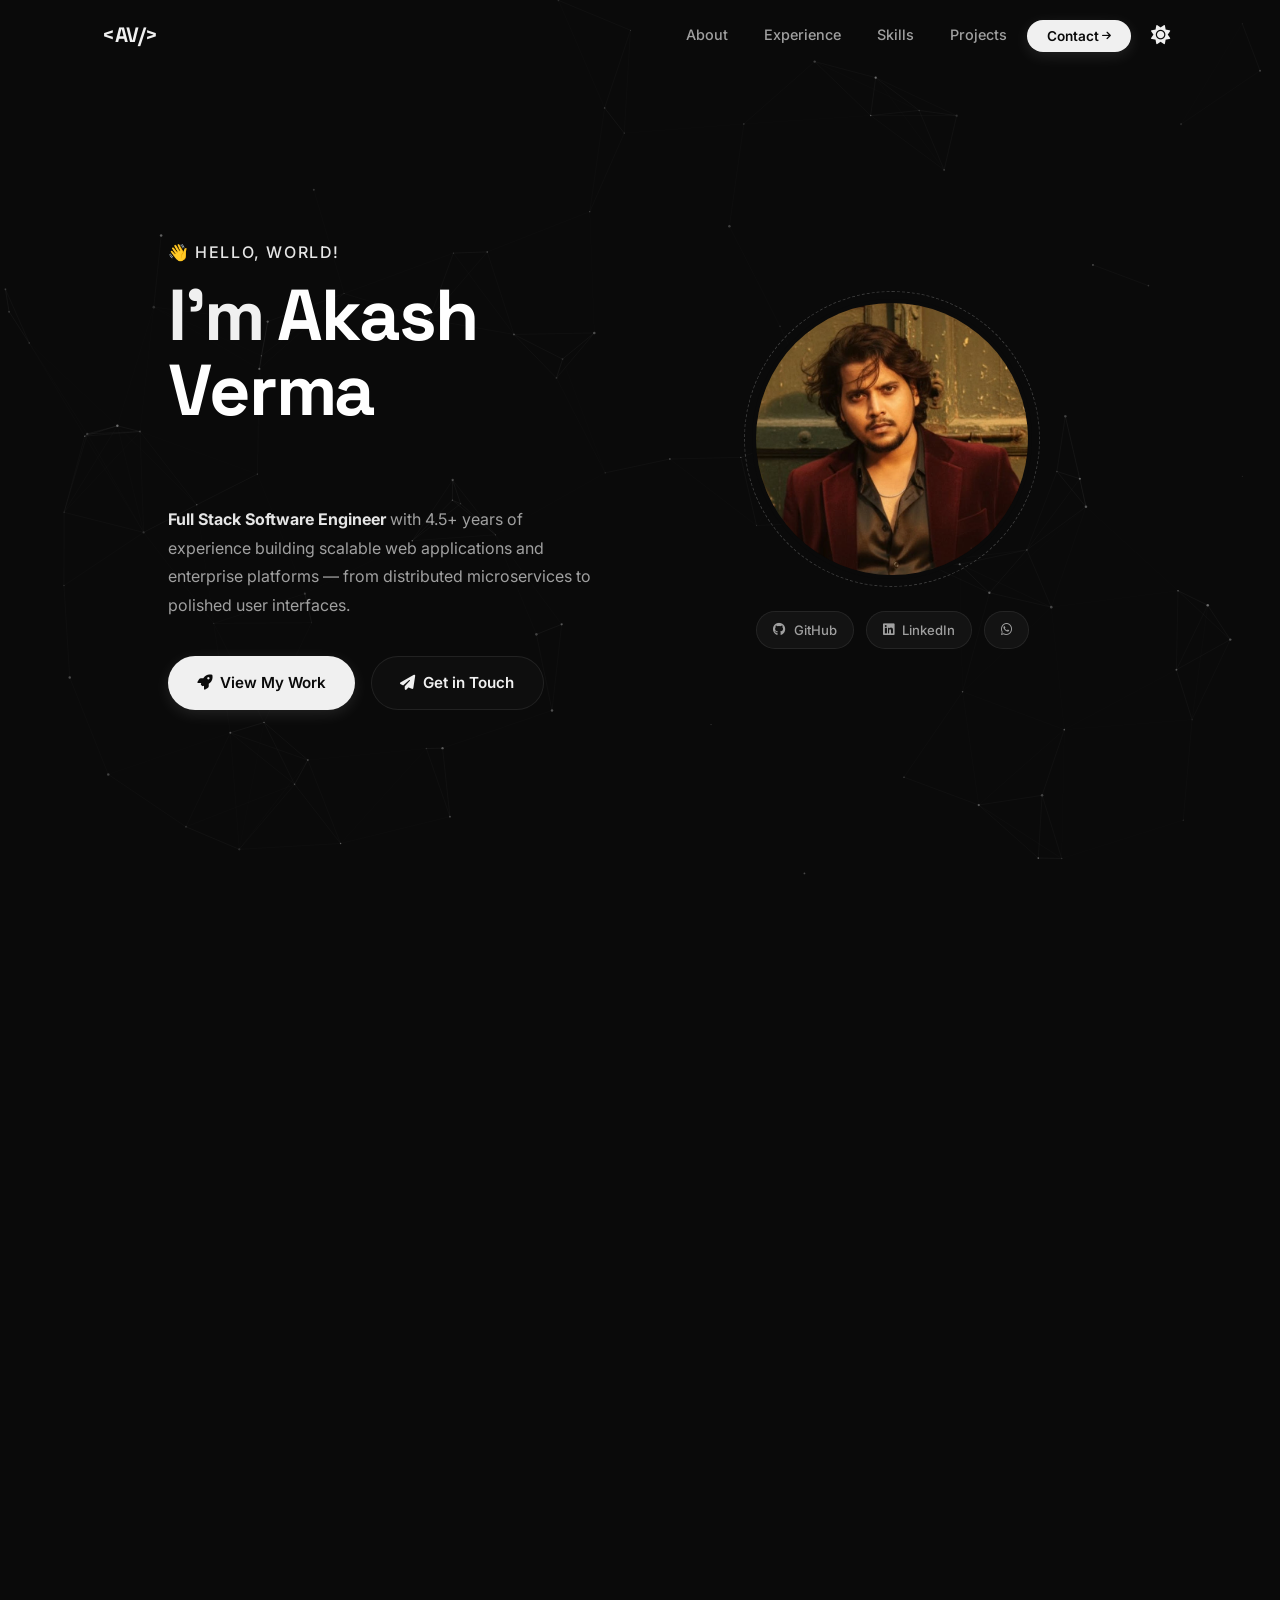
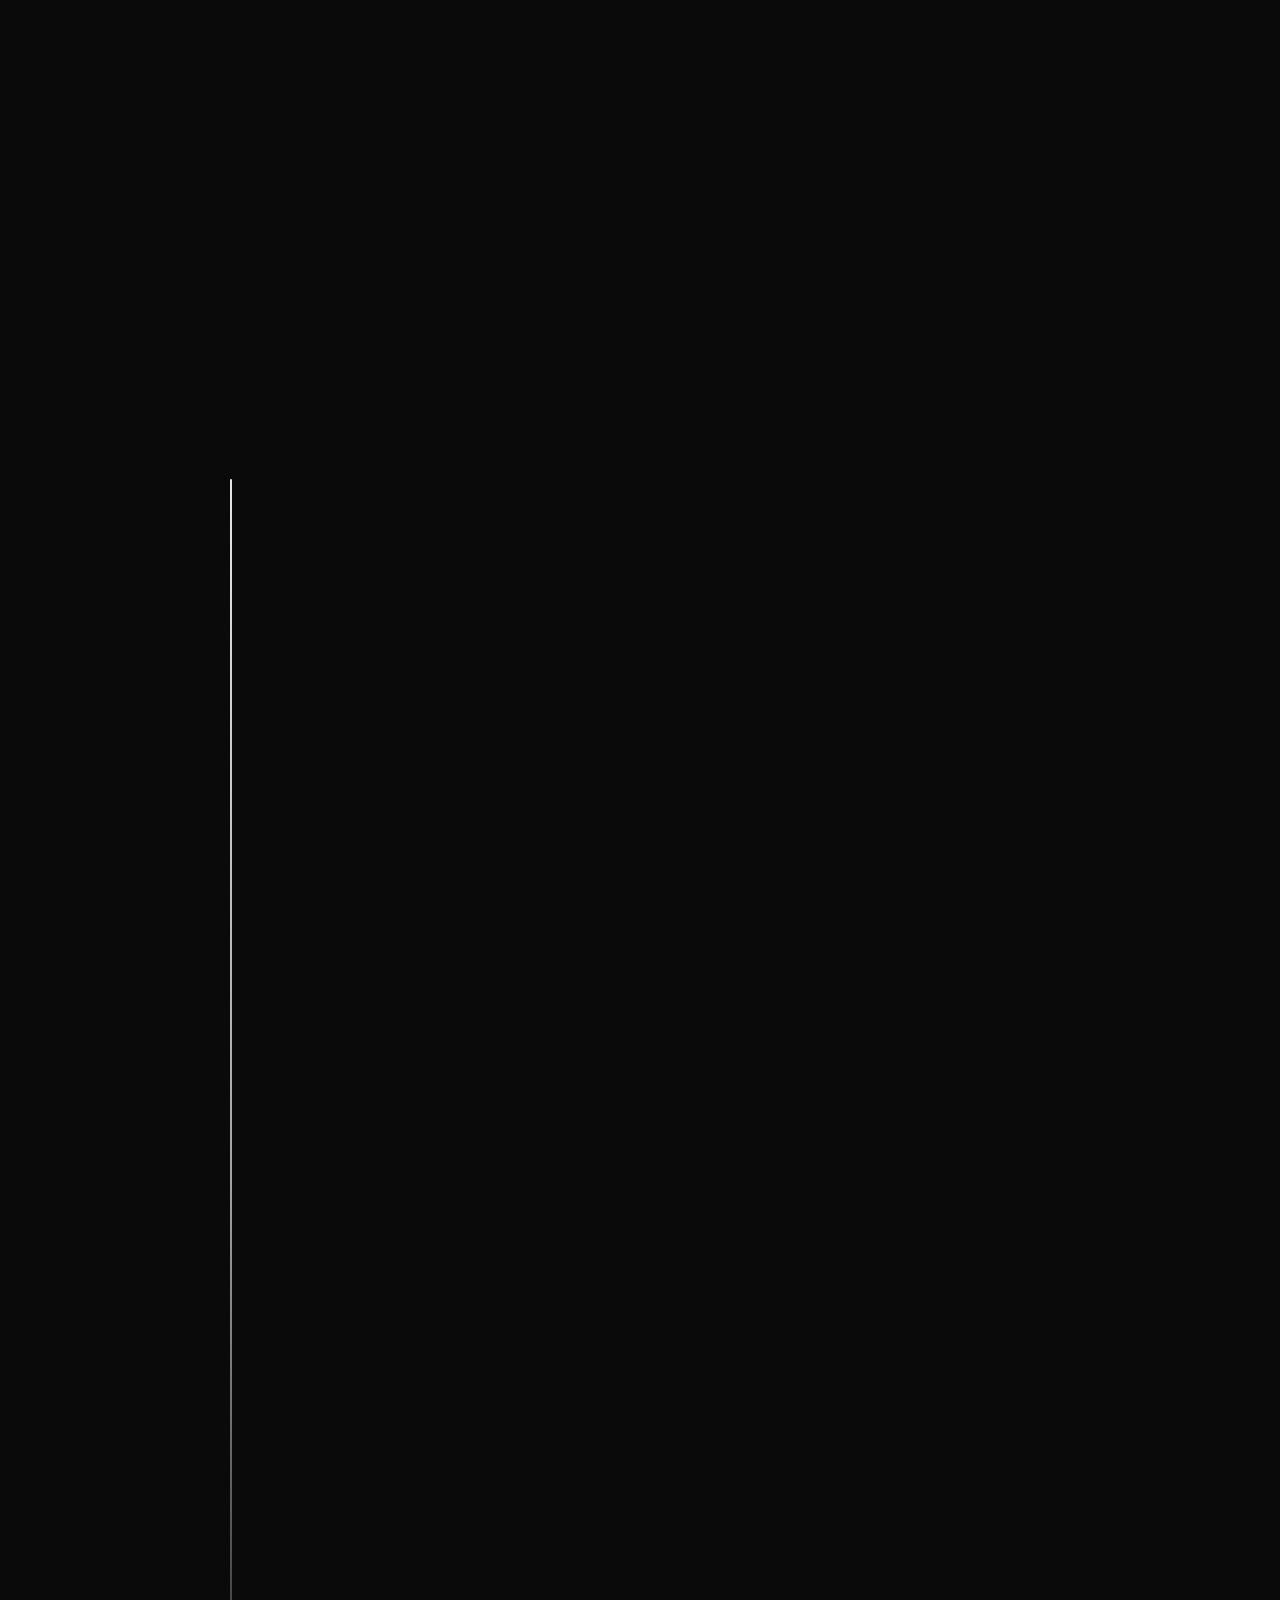
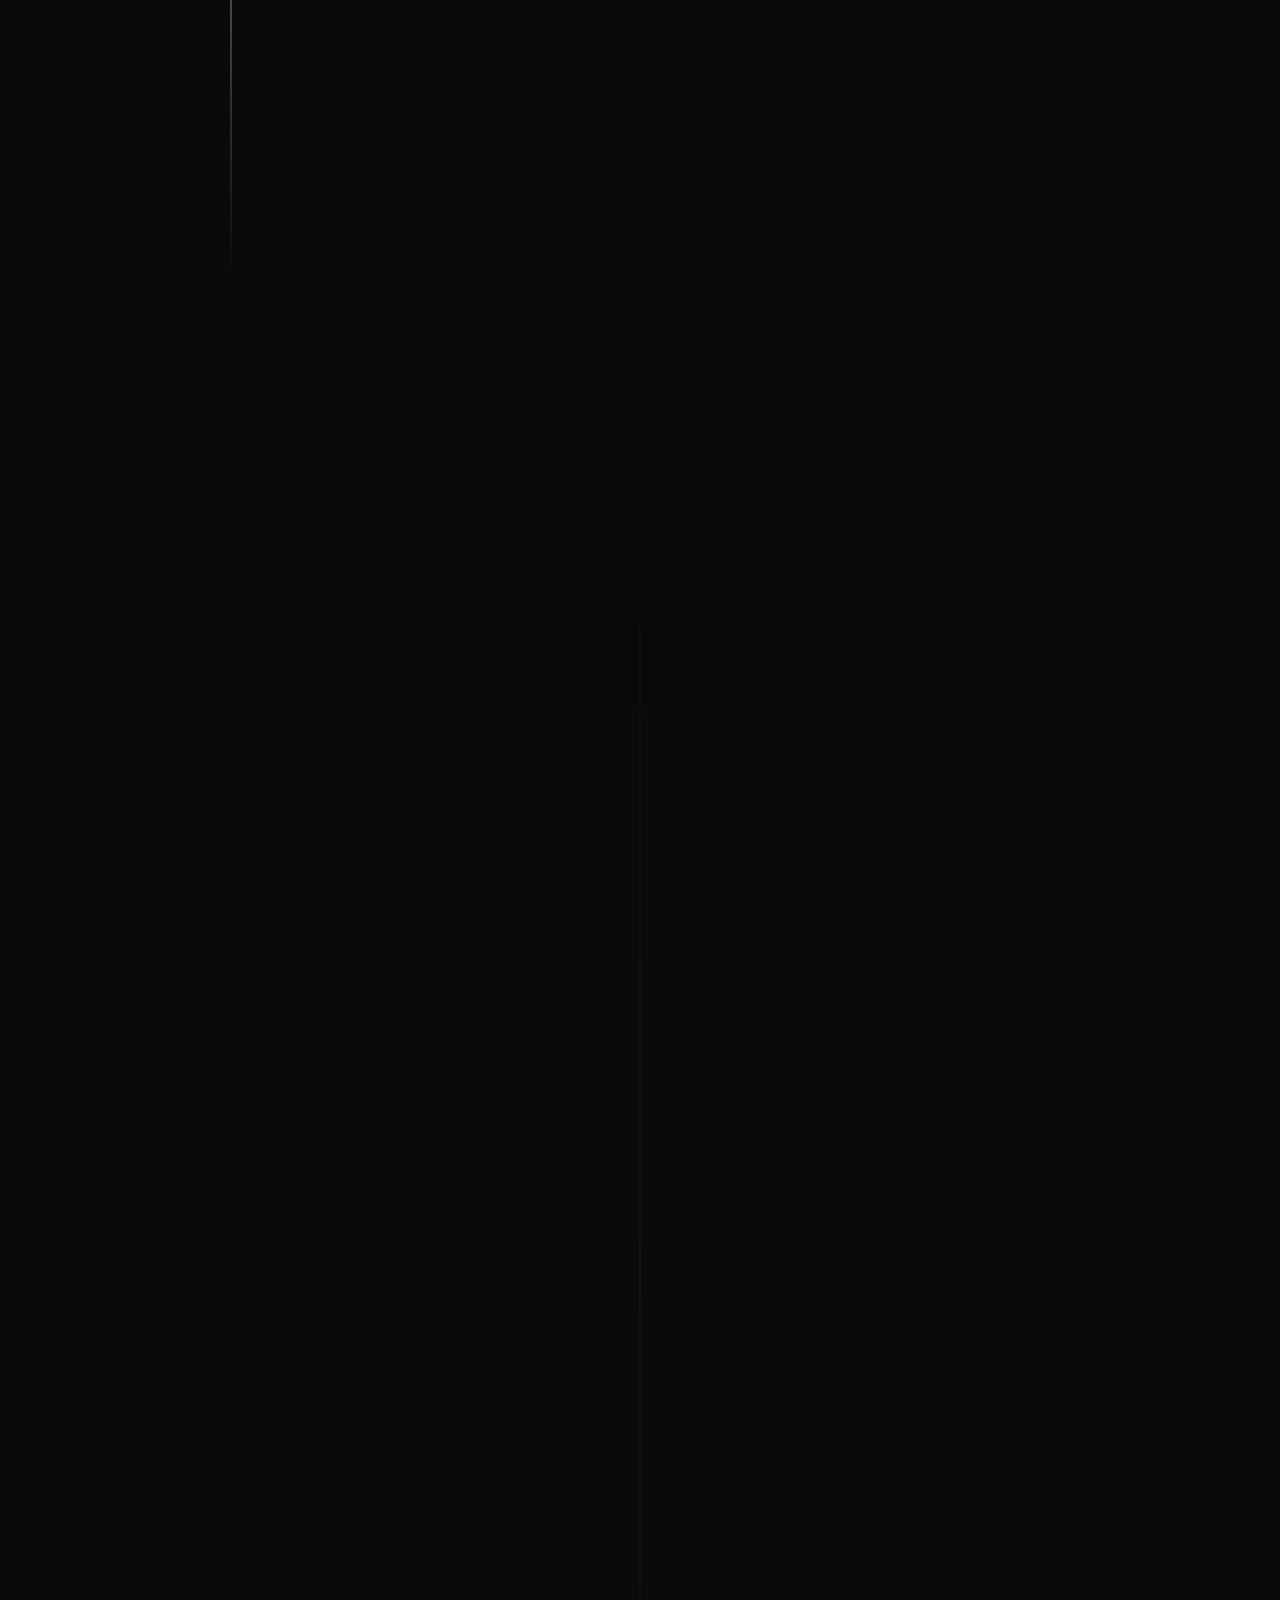
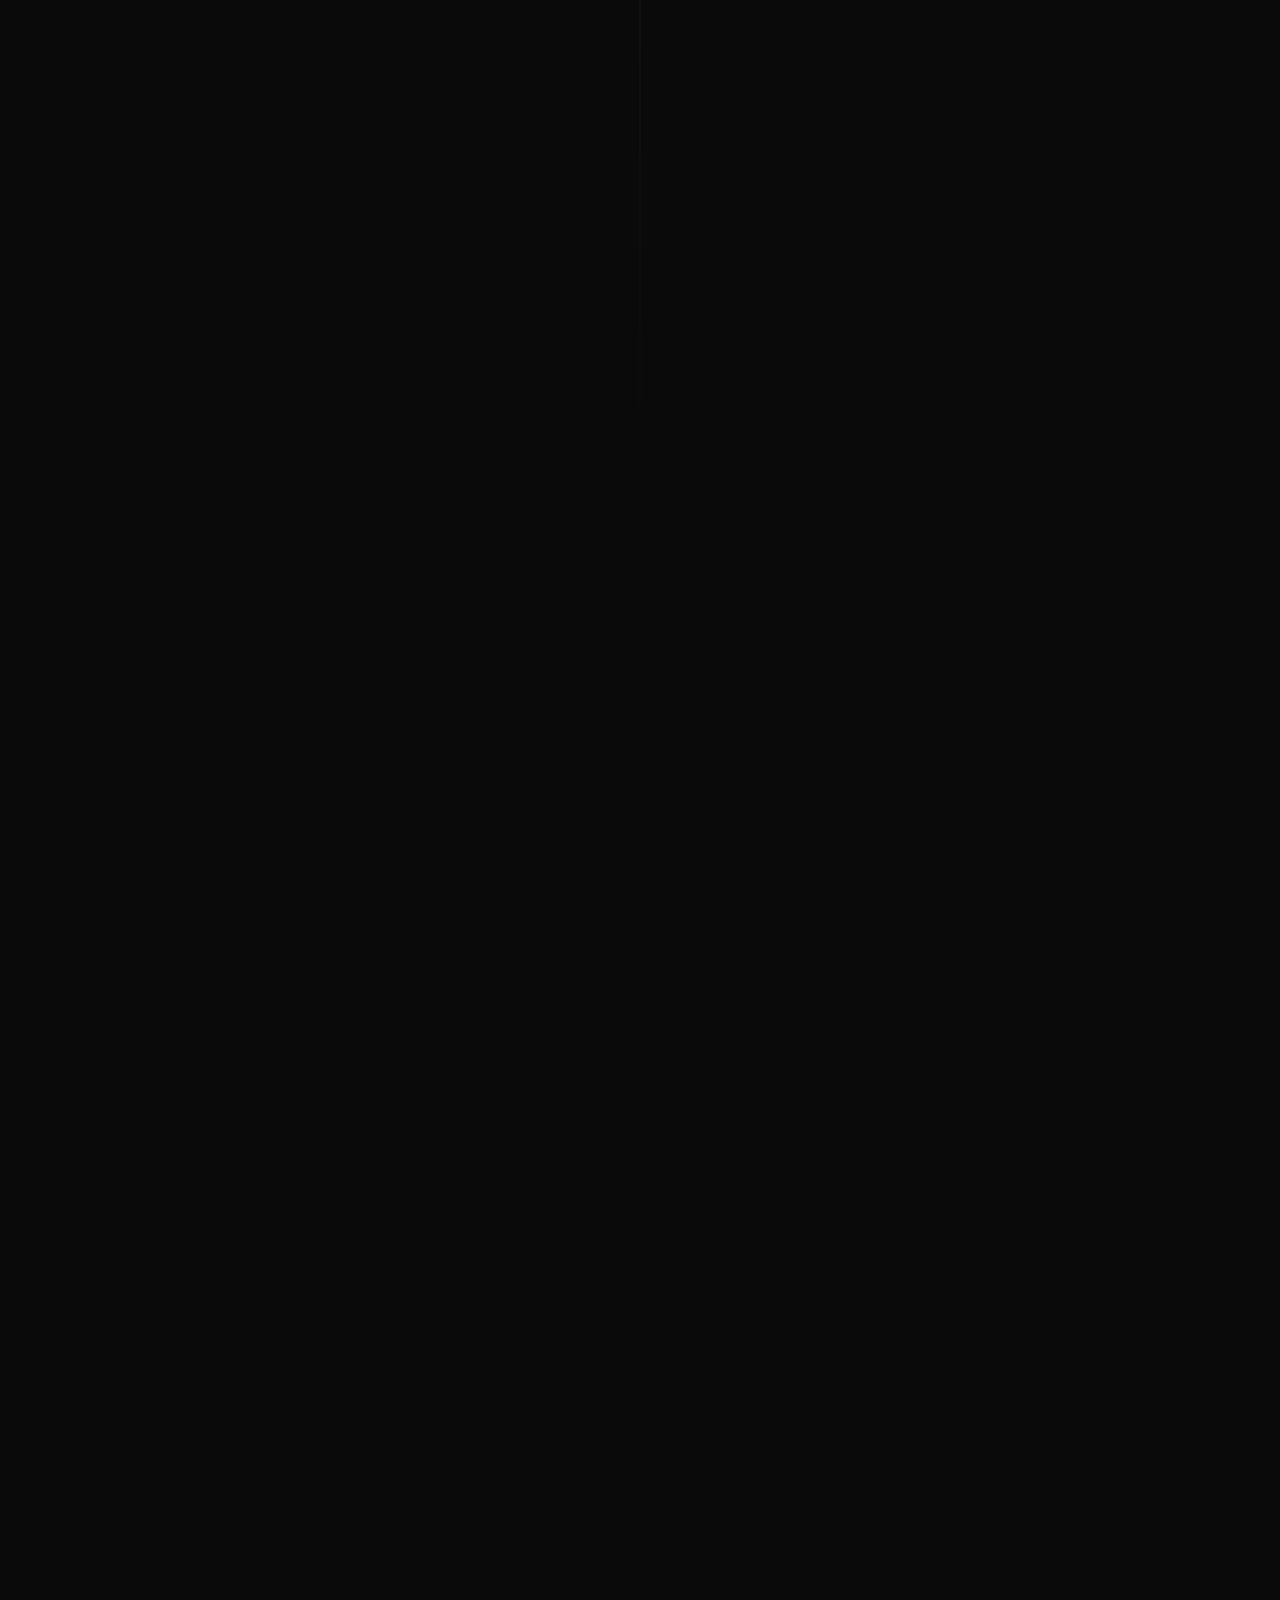
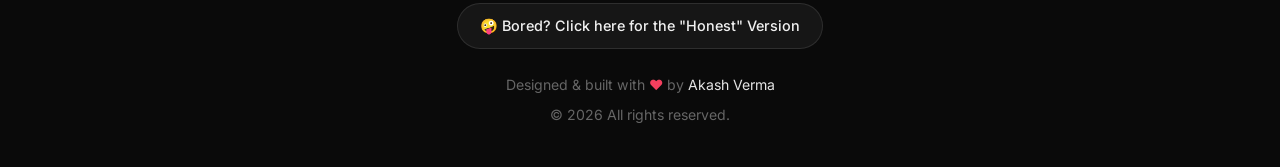
==== commit edb44b44: "added light and dark themes" ====
--- a/index.html
+++ b/index.html
@@ -62,17 +62,19 @@
   <link rel="stylesheet" href="https://cdnjs.cloudflare.com/ajax/libs/font-awesome/6.4.2/css/all.min.css" />
   <!-- App CSS -->
   <link rel="stylesheet" href="assets/static/app.css" />
+
+  <!-- Theme Script (Placed in head to prevent FOUC) -->
+  <script src="assets/static/theme.js"></script>
 </head>
 
 <body>
-
-  <!-- ════════════════════════════════════════════════════
+  <canvas id="bg-canvas" aria-hidden="true"></canvas> <!-- ════════════════════════════════════════════════════
          NAVBAR
     ════════════════════════════════════════════════════ -->
   <nav id="navbar" aria-label="Main navigation">
     <div class="container">
       <div class="nav-inner">
-        <a href="#hero" class="nav-logo" aria-label="Akash Verma Home">&lt;AV /&gt;</a>
+        <a href="#hero" class="nav-logo" aria-label="Akash Verma Home">&lt;AV/&gt;</a>
         <ul class="nav-links" id="nav-links" role="menubar">
           <li role="none"><a class="nav-link" href="#about" data-section="about" role="menuitem">About</a></li>
           <li role="none"><a class="nav-link" href="#experience" data-section="experience"
@@ -84,6 +86,11 @@
               Contact <i class="fas fa-arrow-right fa-xs"></i>
             </a>
           </li>
+          <li role="none" style="display: flex; align-items: center;">
+            <button id="theme-toggle" class="theme-toggle" aria-label="Toggle light/dark mode" title="Toggle Theme">
+              <i class="fas fa-sun"></i>
+            </button>
+          </li>
         </ul>
         <button class="hamburger" id="hamburger" aria-label="Toggle menu" aria-expanded="false">
           <span></span><span></span><span></span>
@@ -96,12 +103,6 @@
          HERO
     ════════════════════════════════════════════════════ -->
   <section id="hero" aria-label="Hero section">
-    <canvas id="hero-canvas" aria-hidden="true"></canvas>
-
-    <!-- Ambient glow orbs -->
-    <div class="glow-orb orb-cyan" style="width:420px;height:420px;top:8%;left:2%;"></div>
-    <div class="glow-orb orb-violet" style="width:520px;height:520px;top:25%;right:-8%;"></div>
-    <div class="glow-orb orb-gold" style="width:260px;height:260px;bottom:8%;left:28%;opacity:0.14;"></div>
 
     <div class="container">
       <div class="hero-content">
@@ -152,13 +153,7 @@
             </a>
           </div>
         </div>
-
-      </div>
-    </div>
-
-    <div class="hero-scroll" aria-hidden="true">
-      <span>Scroll</span>
-      <div class="scroll-dot"></div>
+      </div>
     </div>
   </section>
 
@@ -200,15 +195,15 @@
             <div class="stat-label">Years of Experience</div>
           </div>
           <div class="glass-card stat-card gsap-zoom-in">
-            <div class="stat-number" data-count="15">0+</div>
+            <div class="stat-number" data-count="5">0+</div>
             <div class="stat-label">Projects Delivered</div>
           </div>
           <div class="glass-card stat-card gsap-zoom-in">
-            <div class="stat-number" data-count="20">0+</div>
+            <div class="stat-number" data-count="4">0+</div>
             <div class="stat-label">Technologies Mastered</div>
           </div>
           <div class="glass-card stat-card gsap-zoom-in">
-            <div class="stat-number" data-count="3">0+</div>
+            <div class="stat-number" data-count="3">0</div>
             <div class="stat-label">Companies Worked At</div>
           </div>
         </div>
@@ -257,13 +252,14 @@
             </ul>
             <div class="tech-tags">
               <span class="tech-tag">.NET Core</span>
-              <span class="tech-tag">Angular</span>
+              <span class="tech-tag">.Net Framework</span>
               <span class="tech-tag">Microservices</span>
               <span class="tech-tag">Docker</span>
               <span class="tech-tag">Kubernetes</span>
               <span class="tech-tag">AWS</span>
               <span class="tech-tag">SignalR</span>
               <span class="tech-tag">SQL Server</span>
+              <span class="tech-tag">React</span>
             </div>
           </div>
         </div>
@@ -299,7 +295,7 @@
               <span class="tech-tag">.NET Core</span>
               <span class="tech-tag">Kendo UI</span>
               <span class="tech-tag">SQL Server</span>
-              <span class="tech-tag">T-SQL</span>
+              <span class="tech-tag">VB.Net</span>
             </div>
           </div>
         </div>
@@ -330,6 +326,8 @@
             </ul>
             <div class="tech-tags">
               <span class="tech-tag">.NET Core</span>
+              <span class="tech-tag">.NET Framework</span>
+              <span class="tech-tag">Umbraco and uCommerce</span>
               <span class="tech-tag">SQL Server</span>
               <span class="tech-tag">SEO (JSON-LD)</span>
               <span class="tech-tag">JavaScript</span>
@@ -458,7 +456,7 @@
         <div class="skills-grid">
           <div class="glass-card skill-card gsap-zoom-in" data-tilt>
             <div class="skill-icon-wrap si-sql"><i class="fa-solid fa-database"></i></div>
-            <div class="skill-name">MS SQL Server / T-SQL</div>
+            <div class="skill-name">MS SQL Server / Mongo</div>
           </div>
           <div class="glass-card skill-card gsap-zoom-in" data-tilt>
             <div class="skill-icon-wrap" style="background:rgba(0,212,255,0.1);color:var(--accent-cyan)">
@@ -488,7 +486,7 @@
   <section id="projects" aria-label="Key projects">
     <div class="container">
       <div class="section-header gsap-fade-up">
-        <span class="section-tag">What I've Built</span>
+        <span class="section-tag">What I've Worked Upon</span>
         <h2 class="section-title">Key <span>Projects</span></h2>
         <p>Enterprise-grade applications delivered across FinTech, Retail, and B2B sectors</p>
       </div>
@@ -497,7 +495,7 @@
 
         <!-- Intelligent Office (iO) -->
         <article class="glass-card project-card gsap-fade-up" data-tilt>
-          <div class="project-thumb" style="background: linear-gradient(135deg, #0d1b2a 0%, #0a2147 100%);">
+          <div class="project-thumb" style="background: rgba(255, 255, 255, 0.03);">
             <img src="https://office.gb.intelliflo.net/ui-io/images/landing/intelliflo-connect-logo.png"
               alt="Intelligent Office by Intelliflo"
               style="max-width:70%;max-height:110px;object-fit:contain;margin:auto;display:block;" loading="lazy" />
@@ -532,12 +530,9 @@
 
         <!-- Publix Platform -->
         <article class="glass-card project-card gsap-fade-up" data-tilt>
-          <div class="project-thumb"
-            style="background: linear-gradient(135deg, #0f2027 0%, #203a43 50%, #2c5364 100%);">
-            <div class="project-thumb-placeholder">
-              <i class="fa-solid fa-store" style="color:var(--accent-cyan)"></i>
-              <span>Publix Platform</span>
-            </div>
+          <div class="project-thumb">
+            <iframe src="https://www.publix.com/" scrolling="no" title="Publix Platform preview" loading="lazy"
+              aria-hidden="true"></iframe>
             <div class="project-thumb-overlay"></div>
             <span class="project-badge">Enterprise · Retail</span>
           </div>
@@ -556,19 +551,19 @@
               <span class="tech-tag">SQL Server</span>
               <span class="tech-tag">T-SQL</span>
             </div>
-            <span class="project-link" style="opacity:0.45;cursor:default;">
-              Internal Platform
+            <a href="https://www.publix.com/" class="project-link" target="_blank" rel="noopener">
+              View Publix
               <svg xmlns="http://www.w3.org/2000/svg" viewBox="0 0 24 24" fill="none" stroke="currentColor"
                 stroke-width="2.5" stroke-linecap="round" stroke-linejoin="round">
-                <path d="M17 11H3M10 18l-7-7 7-7" />
+                <path d="M7 17L17 7M17 7H7M17 7v10" />
               </svg>
-            </span>
+            </a>
           </div>
         </article>
 
         <!-- Analog Devices via Infosys -->
         <article class="glass-card project-card gsap-fade-up" data-tilt>
-          <div class="project-thumb" style="background: linear-gradient(135deg, #1a0533 0%, #2d1065 100%);">
+          <div class="project-thumb" style="background: rgba(255, 255, 255, 0.03);">
             <div class="project-thumb-placeholder">
               <i class="fa-solid fa-microchip" style="color:var(--accent-violet)"></i>
               <span>Analog Devices via Infosys</span>
@@ -590,13 +585,13 @@
               <span class="tech-tag">SQL Server</span>
               <span class="tech-tag">B2B Commerce</span>
             </div>
-            <span class="project-link" style="opacity:0.45;cursor:default;">
-              Internal Platform
+            <a href="https://www.analog.com/en/index.html" class="project-link" target="_blank" rel="noopener">
+              View Analog Devices
               <svg xmlns="http://www.w3.org/2000/svg" viewBox="0 0 24 24" fill="none" stroke="currentColor"
                 stroke-width="2.5" stroke-linecap="round" stroke-linejoin="round">
-                <path d="M17 11H3M10 18l-7-7 7-7" />
+                <path d="M7 17L17 7M17 7H7M17 7v10" />
               </svg>
-            </span>
+            </a>
           </div>
         </article>
 
@@ -637,32 +632,6 @@
   </section>
 
   <!-- ════════════════════════════════════════════════════
-         EDUCATION
-    ════════════════════════════════════════════════════ -->
-  <section id="education" aria-label="Education">
-    <div class="container">
-      <div class="section-header gsap-fade-up">
-        <span class="section-tag">Academic Background</span>
-        <h2 class="section-title">My <span>Education</span></h2>
-      </div>
-
-      <div class="glass-card edu-card gsap-zoom-in">
-        <div class="edu-icon">
-          <i class="fa-solid fa-graduation-cap"></i>
-        </div>
-        <div>
-          <div class="edu-degree">Bachelor of Computer Applications (BCA)</div>
-          <div class="edu-institution">Himachal Pradesh University, Shimla</div>
-          <div class="edu-year">
-            <i class="fa-regular fa-calendar fa-xs"></i>
-            2018 – 2021
-          </div>
-        </div>
-      </div>
-    </div>
-  </section>
-
-  <!-- ════════════════════════════════════════════════════
          CONTACT
     ════════════════════════════════════════════════════ -->
   <section id="contact" aria-label="Contact">
@@ -717,6 +686,12 @@
     ════════════════════════════════════════════════════ -->
   <footer>
     <div class="container">
+      <p style="margin-bottom: 1.5rem;">
+        <a href="funny.html"
+          style="display: inline-block; background: rgba(255, 255, 255, 0.05); border: 1px solid rgba(255, 255, 255, 0.1); color: var(--text-primary); padding: 0.6rem 1.4rem; border-radius: 50px; font-weight: 500; font-size: 0.9rem; text-decoration: none; transition: all 0.3s ease;">
+          🤪 Bored? Click here for the "Honest" Version
+        </a>
+      </p>
       <p>
         Designed &amp; built with <span class="heart">❤️</span> by
         <a href="https://github.com/sky-verma" target="_blank" rel="noopener">Akash Verma</a>
@@ -728,15 +703,10 @@
   <!-- ════════════════════════════════════════════════════
          SCRIPTS
     ════════════════════════════════════════════════════ -->
-  <!-- Three.js -->
-  <script src="https://cdnjs.cloudflare.com/ajax/libs/three.js/r128/three.min.js"></script>
-  <!-- GSAP + ScrollTrigger -->
-  <script src="https://cdnjs.cloudflare.com/ajax/libs/gsap/3.12.5/gsap.min.js"></script>
-  <script src="https://cdnjs.cloudflare.com/ajax/libs/gsap/3.12.5/ScrollTrigger.min.js"></script>
-  <!-- VanillaTilt -->
-  <script src="https://cdnjs.cloudflare.com/ajax/libs/vanilla-tilt/1.8.1/vanilla-tilt.min.js"></script>
   <!-- Typed.js -->
   <script src="https://cdn.jsdelivr.net/npm/typed.js@2.1.0/dist/typed.umd.js"></script>
+  <!-- Background Animation -->
+  <script src="assets/static/bg.js"></script>
   <!-- App Script -->
   <script src="assets/static/app.js"></script>
 </body>
--- a/assets/static/app.css
+++ b/assets/static/app.css
@@ -7,30 +7,51 @@
 
 /* ── Design Tokens ────────────────────────────────────────── */
 :root {
-  --bg-primary: #050b18;
-  --bg-secondary: #0a1628;
-  --bg-card: rgba(10, 22, 40, 0.6);
-  --bg-card-hover: rgba(14, 30, 56, 0.8);
-
-  --accent-cyan: #00d4ff;
-  --accent-violet: #7c3aed;
-  --accent-gold: #fbbf24;
-  --accent-green: #10b981;
-
-  --text-primary: #f0f6ff;
-  --text-secondary: #94a3b8;
-  --text-muted: #475569;
-
-  --border-glass: rgba(0, 212, 255, 0.12);
-  --border-glow: rgba(0, 212, 255, 0.4);
-  --shadow-card: 0 8px 32px rgba(0, 0, 0, 0.4);
-  --shadow-glow: 0 0 40px rgba(0, 212, 255, 0.15);
-
-  --radius-card: 1.25rem;
+  --bg-primary: #0a0a0a;
+  --bg-secondary: #111111;
+  --bg-card: rgba(25, 25, 25, 0.6);
+  --bg-card-hover: rgba(35, 35, 35, 0.8);
+
+  --accent-cyan: #e5e5e5;
+  --accent-violet: #a3a3a3;
+  --accent-gold: #ffffff;
+  --accent-green: #ffffff;
+
+  --text-primary: #f0f0f0;
+  --text-secondary: #a0a0a0;
+  --text-muted: #666666;
+
+  --border-glass: rgba(255, 255, 255, 0.08);
+  --border-glow: rgba(255, 255, 255, 0.15);
+  --shadow-card: 0 4px 20px rgba(0, 0, 0, 0.6);
+  --shadow-glow: 0 0 20px rgba(255, 255, 255, 0.05);
+
+  --radius-card: 0.75rem;
   --radius-pill: 100px;
 
   --transition: all 0.35s cubic-bezier(0.4, 0, 0.2, 1);
   --transition-fast: all 0.18s ease;
+}
+
+[data-theme="light"] {
+  --bg-primary: #f8fafc;
+  --bg-secondary: #f1f5f9;
+  --bg-card: rgba(255, 255, 255, 0.7);
+  --bg-card-hover: rgba(255, 255, 255, 0.95);
+
+  --accent-cyan: #0f172a;
+  --accent-violet: #334155;
+  --accent-gold: #000000;
+  --accent-green: #000000;
+
+  --text-primary: #0f172a;
+  --text-secondary: #475569;
+  --text-muted: #64748b;
+
+  --border-glass: rgba(0, 0, 0, 0.08);
+  --border-glow: rgba(0, 0, 0, 0.15);
+  --shadow-card: 0 4px 20px rgba(0, 0, 0, 0.05);
+  --shadow-glow: 0 0 20px rgba(0, 0, 0, 0.05);
 }
 
 /* ── Reset & Base ─────────────────────────────────────────── */
@@ -45,6 +66,7 @@
 html {
   scroll-behavior: smooth;
   font-size: 16px;
+  overflow-x: hidden;
 }
 
 body {
@@ -53,11 +75,12 @@
   color: var(--text-primary);
   overflow-x: hidden;
   line-height: 1.7;
+  transition: background-color 0.35s cubic-bezier(0.4, 0, 0.2, 1), color 0.35s cubic-bezier(0.4, 0, 0.2, 1);
 }
 
 ::selection {
-  background: var(--accent-cyan);
-  color: var(--bg-primary);
+  background: rgba(255, 255, 255, 0.2);
+  color: var(--text-primary);
 }
 
 img {
@@ -84,11 +107,16 @@
 }
 
 ::-webkit-scrollbar-thumb {
-  background: linear-gradient(180deg, var(--accent-cyan), var(--accent-violet));
+  background: rgba(255, 255, 255, 0.2);
   border-radius: 3px;
 }
 
 /* ── Utility ──────────────────────────────────────────────── */
+section {
+  padding: 7rem 0;
+  position: relative;
+}
+
 .container {
   max-width: 1140px;
   margin: 0 auto;
@@ -101,9 +129,9 @@
   font-weight: 600;
   letter-spacing: 0.18em;
   text-transform: uppercase;
-  color: var(--accent-cyan);
-  background: rgba(0, 212, 255, 0.08);
-  border: 1px solid rgba(0, 212, 255, 0.2);
+  color: var(--text-secondary);
+  background: rgba(255, 255, 255, 0.03);
+  border: 1px solid var(--border-glass);
   padding: 0.3rem 1rem;
   border-radius: var(--radius-pill);
   margin-bottom: 0.75rem;
@@ -118,10 +146,8 @@
 }
 
 .section-title span {
-  background: linear-gradient(135deg, var(--accent-cyan), var(--accent-violet));
-  -webkit-background-clip: text;
-  -webkit-text-fill-color: transparent;
-  background-clip: text;
+  color: var(--text-primary);
+  opacity: 0.7;
 }
 
 .section-header {
@@ -184,10 +210,7 @@
   font-family: 'Space Grotesk', sans-serif;
   font-size: 1.3rem;
   font-weight: 700;
-  background: linear-gradient(135deg, var(--accent-cyan), var(--accent-violet));
-  -webkit-background-clip: text;
-  -webkit-text-fill-color: transparent;
-  background-clip: text;
+  color: var(--text-primary);
   letter-spacing: -0.02em;
 }
 
@@ -209,25 +232,26 @@
 
 .nav-link:hover,
 .nav-link.active {
-  color: var(--accent-cyan);
-  background: rgba(0, 212, 255, 0.07);
+  color: var(--text-primary);
+  background: rgba(255, 255, 255, 0.05);
 }
 
 .nav-cta {
   font-size: 0.85rem;
   font-weight: 600;
   color: var(--bg-primary);
-  background: linear-gradient(135deg, var(--accent-cyan), var(--accent-violet));
+  background: var(--text-primary);
   padding: 0.5rem 1.25rem;
   border-radius: var(--radius-pill);
   transition: var(--transition);
-  box-shadow: 0 0 20px rgba(0, 212, 255, 0.25);
+  box-shadow: 0 4px 15px rgba(255, 255, 255, 0.1);
 }
 
 .nav-cta:hover {
   transform: translateY(-1px);
-  box-shadow: 0 0 30px rgba(0, 212, 255, 0.45);
+  box-shadow: 0 6px 20px rgba(255, 255, 255, 0.2);
   color: var(--bg-primary);
+  background: #ffffff;
 }
 
 .hamburger {
@@ -238,6 +262,8 @@
   padding: 0.5rem;
   background: none;
   border: none;
+  position: relative;
+  z-index: 1000;
 }
 
 .hamburger span {
@@ -272,11 +298,7 @@
   padding: 7rem 0 4rem;
 }
 
-#hero-canvas {
-  position: absolute;
-  inset: 0;
-  z-index: 0;
-}
+
 
 .hero-content {
   position: relative;
@@ -289,6 +311,53 @@
 
 .hero-text {
   text-align: left;
+}
+
+/* ── Hero entrance — pure CSS (no GSAP) ───────────────────── */
+.hero-greeting,
+.hero-name,
+.hero-typed-wrapper,
+.hero-desc,
+.hero-actions,
+.hero-visual {
+  animation: heroIn 0.65s ease forwards;
+  opacity: 0;
+}
+
+.hero-greeting {
+  animation-delay: 0.15s;
+}
+
+.hero-name {
+  animation-delay: 0.35s;
+}
+
+.hero-typed-wrapper {
+  animation-delay: 0.55s;
+}
+
+.hero-desc {
+  animation-delay: 0.7s;
+}
+
+.hero-actions {
+  animation-delay: 0.85s;
+}
+
+.hero-visual {
+  animation-delay: 0.25s;
+}
+
+@keyframes heroIn {
+  from {
+    opacity: 0;
+    transform: translateY(18px);
+  }
+
+  to {
+    opacity: 1;
+    transform: translateY(0);
+  }
 }
 
 .hero-greeting {
@@ -298,7 +367,6 @@
   letter-spacing: 0.1em;
   text-transform: uppercase;
   margin-bottom: 0.75rem;
-  opacity: 0;
 }
 
 .hero-name {
@@ -309,30 +377,25 @@
   letter-spacing: -0.03em;
   color: var(--text-primary);
   margin-bottom: 1rem;
-  opacity: 0;
 }
 
 .hero-name .highlight {
-  background: linear-gradient(135deg, var(--accent-cyan) 0%, var(--accent-violet) 60%);
-  -webkit-background-clip: text;
-  -webkit-text-fill-color: transparent;
-  background-clip: text;
+  color: #ffffff;
 }
 
 .hero-typed-wrapper {
   font-size: clamp(1.1rem, 2.5vw, 1.4rem);
   color: var(--text-secondary);
   margin-bottom: 1.75rem;
-  opacity: 0;
   min-height: 2rem;
 }
 
 .typed-cursor {
-  color: var(--accent-cyan);
+  color: var(--text-primary);
 }
 
 #typed-text {
-  color: var(--accent-gold);
+  color: var(--text-primary);
   font-weight: 600;
 }
 
@@ -341,7 +404,6 @@
   color: var(--text-secondary);
   max-width: 440px;
   margin-bottom: 2.25rem;
-  opacity: 0;
   line-height: 1.8;
 }
 
@@ -349,7 +411,6 @@
   display: flex;
   gap: 1rem;
   flex-wrap: wrap;
-  opacity: 0;
 }
 
 .btn-primary {
@@ -360,16 +421,17 @@
   font-size: 0.95rem;
   padding: 0.8rem 1.8rem;
   border-radius: var(--radius-pill);
-  background: linear-gradient(135deg, var(--accent-cyan), var(--accent-violet));
-  color: #fff;
-  box-shadow: 0 0 25px rgba(0, 212, 255, 0.3);
+  background: var(--text-primary);
+  color: var(--bg-primary);
+  box-shadow: 0 4px 15px rgba(255, 255, 255, 0.1);
   transition: var(--transition);
 }
 
 .btn-primary:hover {
   transform: translateY(-2px);
-  box-shadow: 0 0 40px rgba(0, 212, 255, 0.5);
-  color: #fff;
+  box-shadow: 0 6px 20px rgba(255, 255, 255, 0.2);
+  color: var(--bg-primary);
+  background: #ffffff;
 }
 
 .btn-secondary {
@@ -382,14 +444,14 @@
   border-radius: var(--radius-pill);
   border: 1px solid var(--border-glass);
   color: var(--text-primary);
-  background: rgba(255, 255, 255, 0.04);
+  background: rgba(255, 255, 255, 0.02);
   transition: var(--transition);
 }
 
 .btn-secondary:hover {
-  border-color: var(--border-glow);
-  background: rgba(0, 212, 255, 0.06);
-  color: var(--accent-cyan);
+  border-color: rgba(255, 255, 255, 0.2);
+  background: rgba(255, 255, 255, 0.05);
+  color: #ffffff;
 }
 
 .hero-visual {
@@ -397,7 +459,6 @@
   flex-direction: column;
   align-items: center;
   gap: 2rem;
-  opacity: 0;
 }
 
 .profile-ring-wrap {
@@ -408,23 +469,10 @@
 
 .profile-ring {
   position: absolute;
-  inset: -12px;
+  inset: -8px;
   border-radius: 50%;
-  background: conic-gradient(from 0deg,
-      var(--accent-cyan),
-      var(--accent-violet),
-      var(--accent-gold),
-      var(--accent-cyan));
-  animation: spin-ring 6s linear infinite;
-  padding: 3px;
-}
-
-.profile-ring::before {
-  content: '';
-  position: absolute;
-  inset: 3px;
-  border-radius: 50%;
-  background: var(--bg-primary);
+  border: 1px dashed rgba(255, 255, 255, 0.2);
+  animation: spin-ring 20s linear infinite;
 }
 
 @keyframes spin-ring {
@@ -469,39 +517,10 @@
   transform: translateY(-2px);
 }
 
-.hero-scroll {
-  position: absolute;
-  bottom: 2.5rem;
-  left: 50%;
-  transform: translateX(-50%);
-  z-index: 2;
-  display: flex;
-  flex-direction: column;
-  align-items: center;
-  gap: 0.5rem;
-  color: var(--text-muted);
-  font-size: 0.75rem;
-  letter-spacing: 0.1em;
-  text-transform: uppercase;
-  animation: float-bounce 2s ease-in-out infinite;
-}
-
 .scroll-dot {
   width: 1px;
   height: 40px;
   background: linear-gradient(to bottom, var(--accent-cyan), transparent);
-}
-
-@keyframes float-bounce {
-
-  0%,
-  100% {
-    transform: translateX(-50%) translateY(0);
-  }
-
-  50% {
-    transform: translateX(-50%) translateY(8px);
-  }
 }
 
 /* ── About ────────────────────────────────────────────────── */
@@ -700,12 +719,15 @@
 }
 
 .projects-grid {
-  display: grid;
-  grid-template-columns: repeat(auto-fill, minmax(320px, 1fr));
+  display: flex;
+  flex-wrap: wrap;
+  justify-content: center;
   gap: 1.75rem;
 }
 
 .project-card {
+  flex: 0 1 350px;
+  width: 100%;
   overflow: hidden;
   display: flex;
   flex-direction: column;
@@ -944,25 +966,85 @@
   background: var(--accent-gold);
 }
 
-/* ── AOS-style classes driven by GSAP ────────────────────── */
+/* ── IO-driven scroll reveals (replaces GSAP ScrollTrigger) ─ */
 .gsap-fade-up {
   opacity: 0;
-  transform: translateY(40px);
+  transform: translateY(24px);
+  transition: opacity 0.55s ease, transform 0.55s ease;
+}
+
+.gsap-fade-up.visible {
+  opacity: 1;
+  transform: translateY(0);
 }
 
 .gsap-fade-left {
   opacity: 0;
-  transform: translateX(-40px);
+  transform: translateX(-28px);
+  transition: opacity 0.55s ease, transform 0.55s ease;
+}
+
+.gsap-fade-left.visible {
+  opacity: 1;
+  transform: translateX(0);
 }
 
 .gsap-fade-right {
   opacity: 0;
-  transform: translateX(40px);
+  transform: translateX(28px);
+  transition: opacity 0.55s ease, transform 0.55s ease;
+}
+
+.gsap-fade-right.visible {
+  opacity: 1;
+  transform: translateX(0);
 }
 
 .gsap-zoom-in {
   opacity: 0;
-  transform: scale(0.88);
+  transform: scale(0.9) translateY(16px);
+  transition: opacity 0.5s ease, transform 0.5s ease;
+}
+
+.gsap-zoom-in.visible {
+  opacity: 1;
+  transform: scale(1) translateY(0);
+}
+
+/* Timeline items */
+.timeline-item {
+  opacity: 0;
+  transform: translateX(-28px);
+  transition: opacity 0.55s ease, transform 0.55s ease;
+}
+
+.timeline-item.visible {
+  opacity: 1;
+  transform: translateX(0);
+}
+
+/* Education card */
+.edu-card {
+  opacity: 0;
+  transform: scale(0.95);
+  transition: opacity 0.5s ease, transform 0.5s ease;
+}
+
+.edu-card.visible {
+  opacity: 1;
+  transform: scale(1);
+}
+
+/* Skill category titles */
+.skill-cat-title {
+  opacity: 0;
+  transform: translateX(-16px);
+  transition: opacity 0.45s ease, transform 0.45s ease;
+}
+
+.skill-cat-title.visible {
+  opacity: 1;
+  transform: translateX(0);
 }
 
 /* ── Mobile Nav ───────────────────────────────────────────── */
@@ -1055,11 +1137,13 @@
   }
 
   .projects-grid {
+    display: grid;
     grid-template-columns: 1fr;
   }
 
   .contact-grid {
-    grid-template-columns: repeat(2, 1fr);
+    display: grid;
+    grid-template-columns: 1fr;
   }
 
   .about-stats {
@@ -1271,6 +1355,34 @@
   background: linear-gradient(to right, var(--border-glass), transparent);
 }
 
+.hamburger.active span:nth-child(3) {
+  transform: translateY(-8px) rotate(-45deg);
+}
+
+.theme-toggle {
+  background: transparent;
+  border: none;
+  color: var(--text-primary);
+  font-size: 1.2rem;
+  cursor: pointer;
+  padding: 0.5rem;
+  border-radius: 50%;
+  display: flex;
+  align-items: center;
+  justify-content: center;
+  transition: var(--transition-fast);
+  margin-left: 0.5rem;
+}
+
+.theme-toggle:hover {
+  color: var(--accent-cyan);
+  background: rgba(255, 255, 255, 0.05);
+}
+
+[data-theme="light"] .theme-toggle:hover {
+  background: rgba(0, 0, 0, 0.05);
+}
+
 /* ══════════════════════════════════════════════════════════
    EDUCATION
 ══════════════════════════════════════════════════════════ */
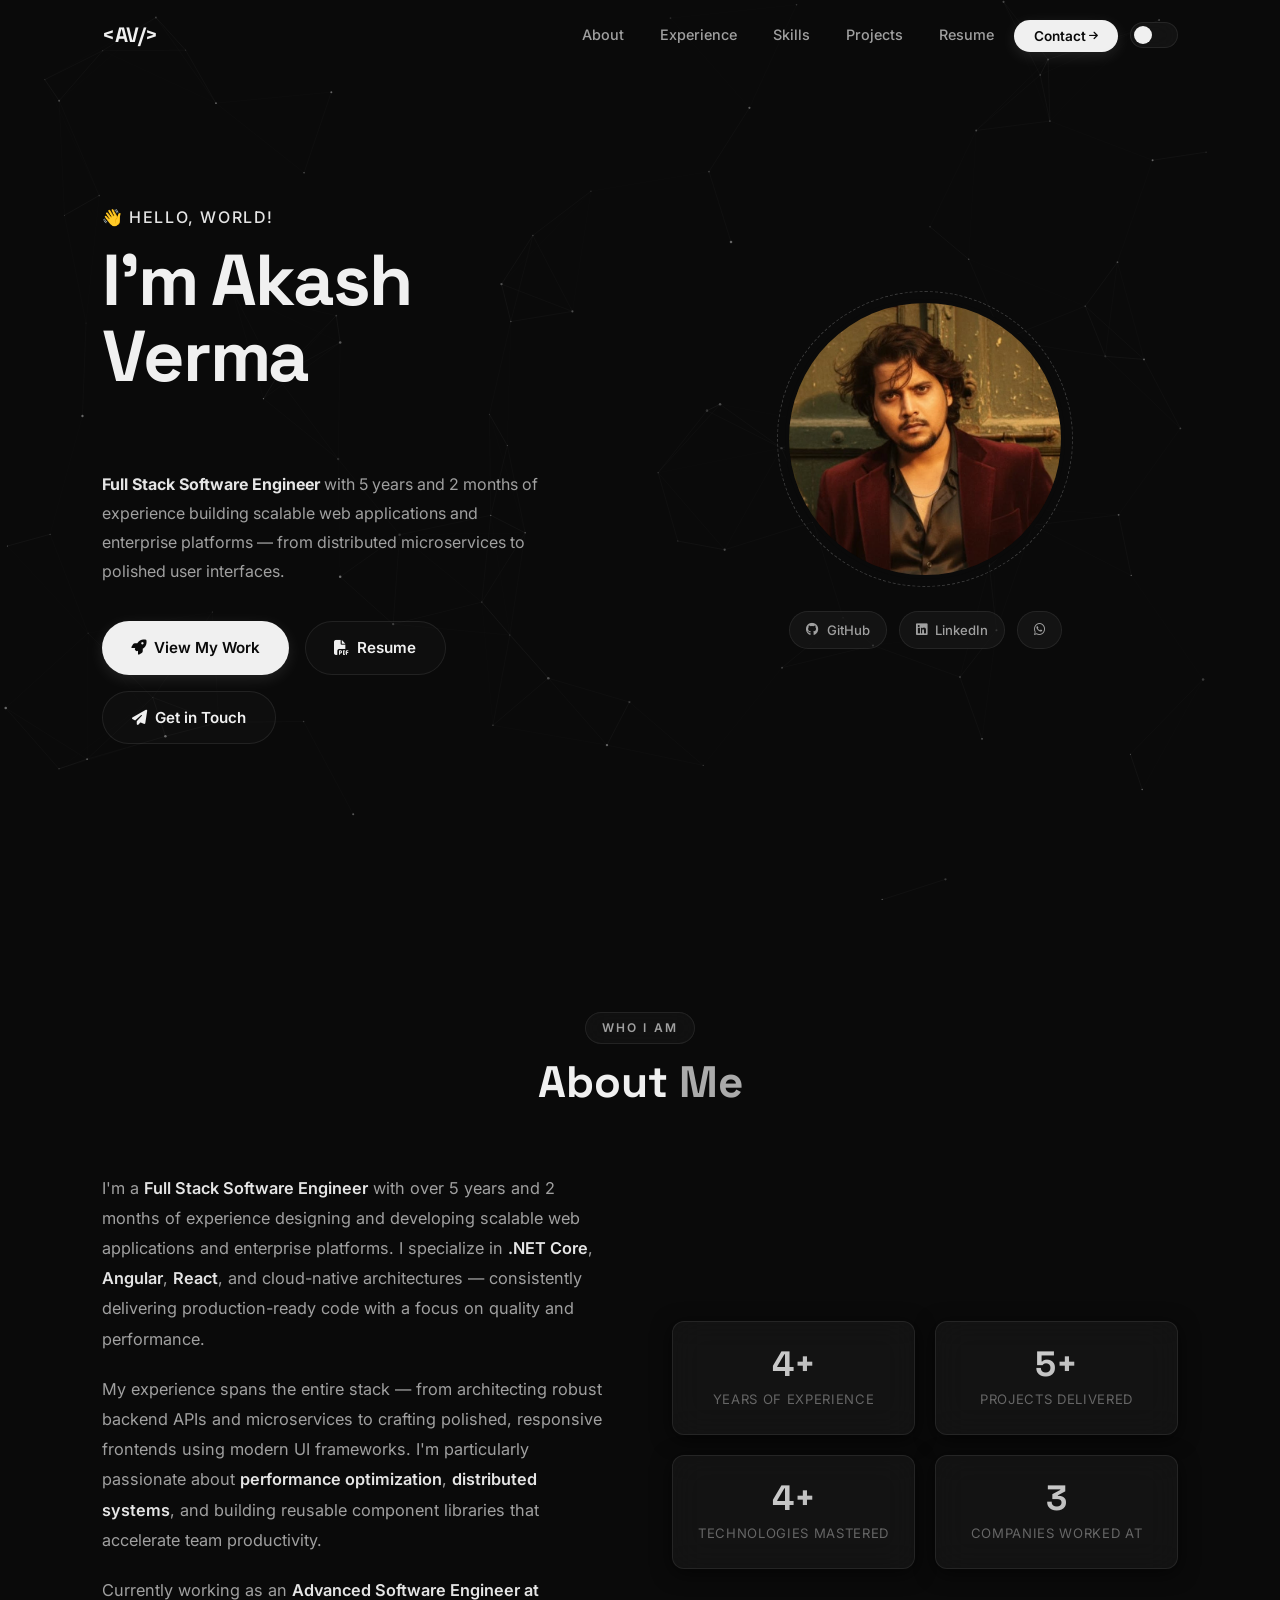
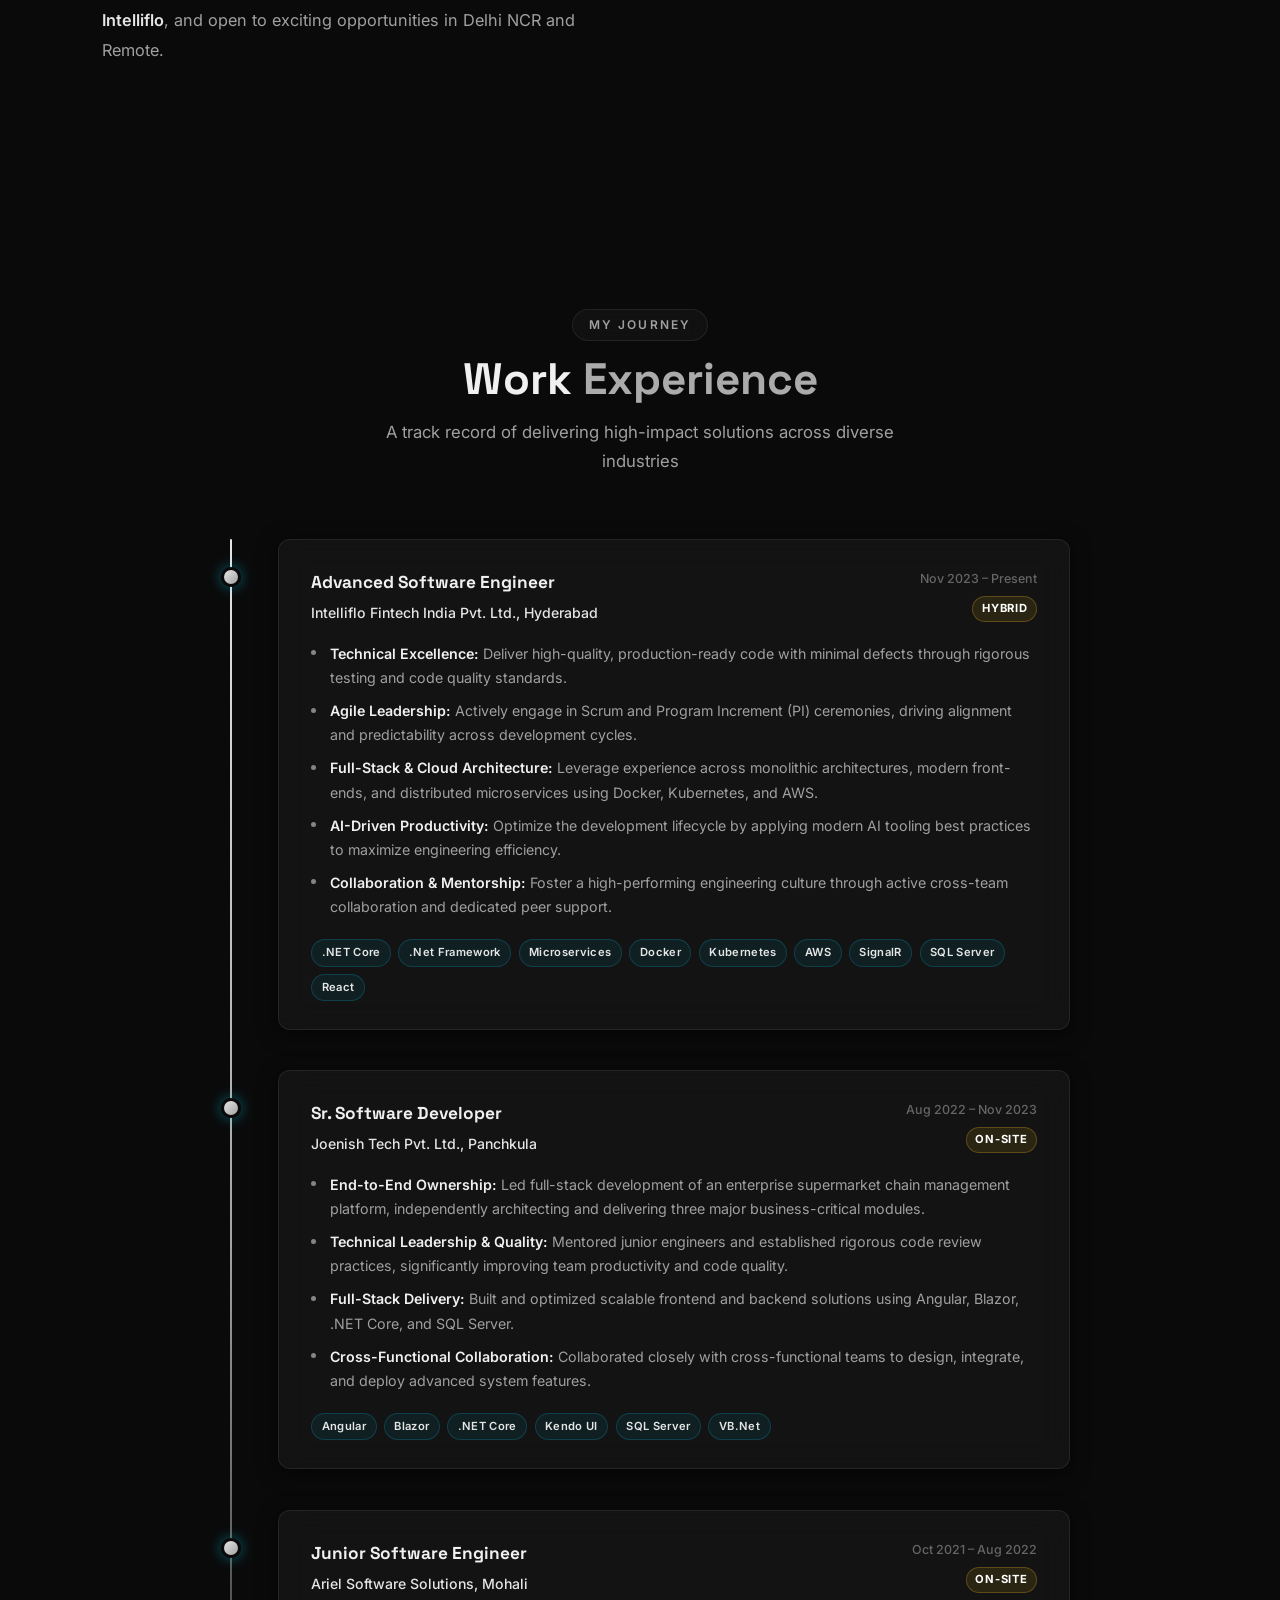
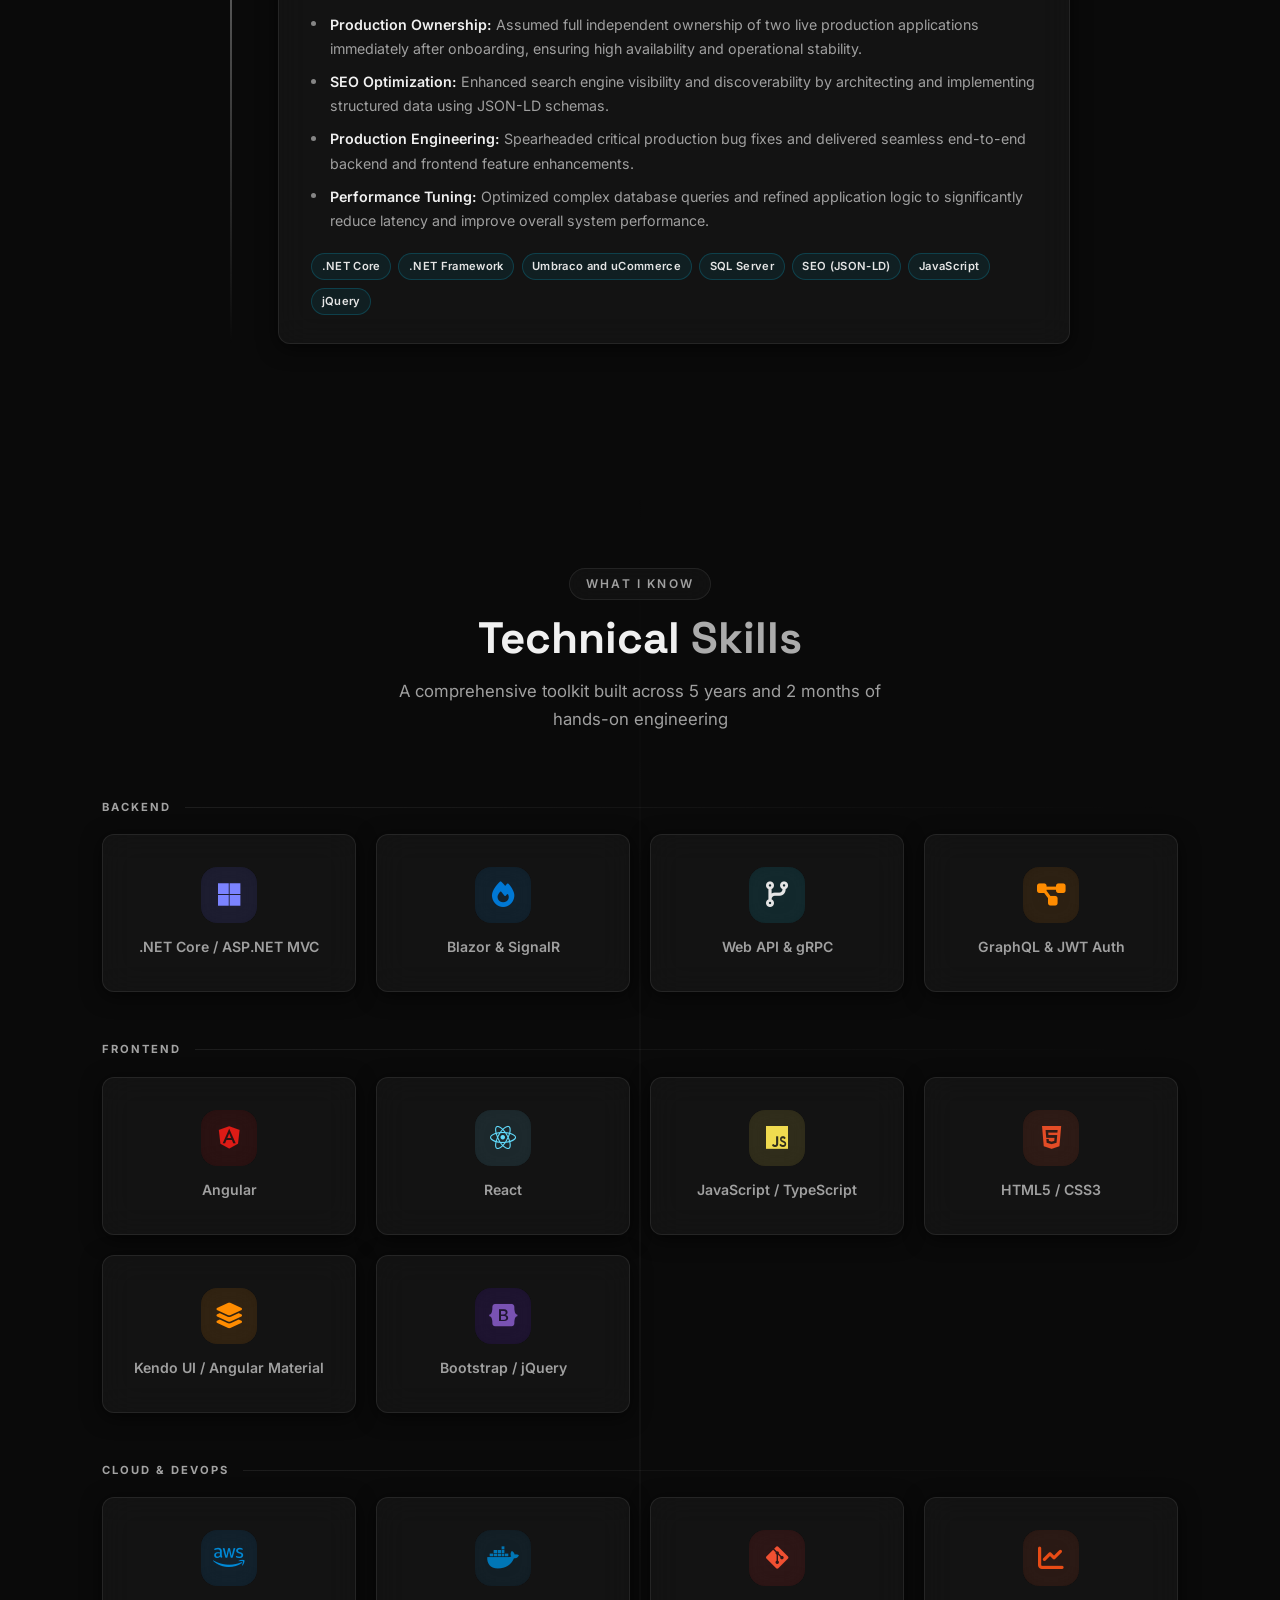
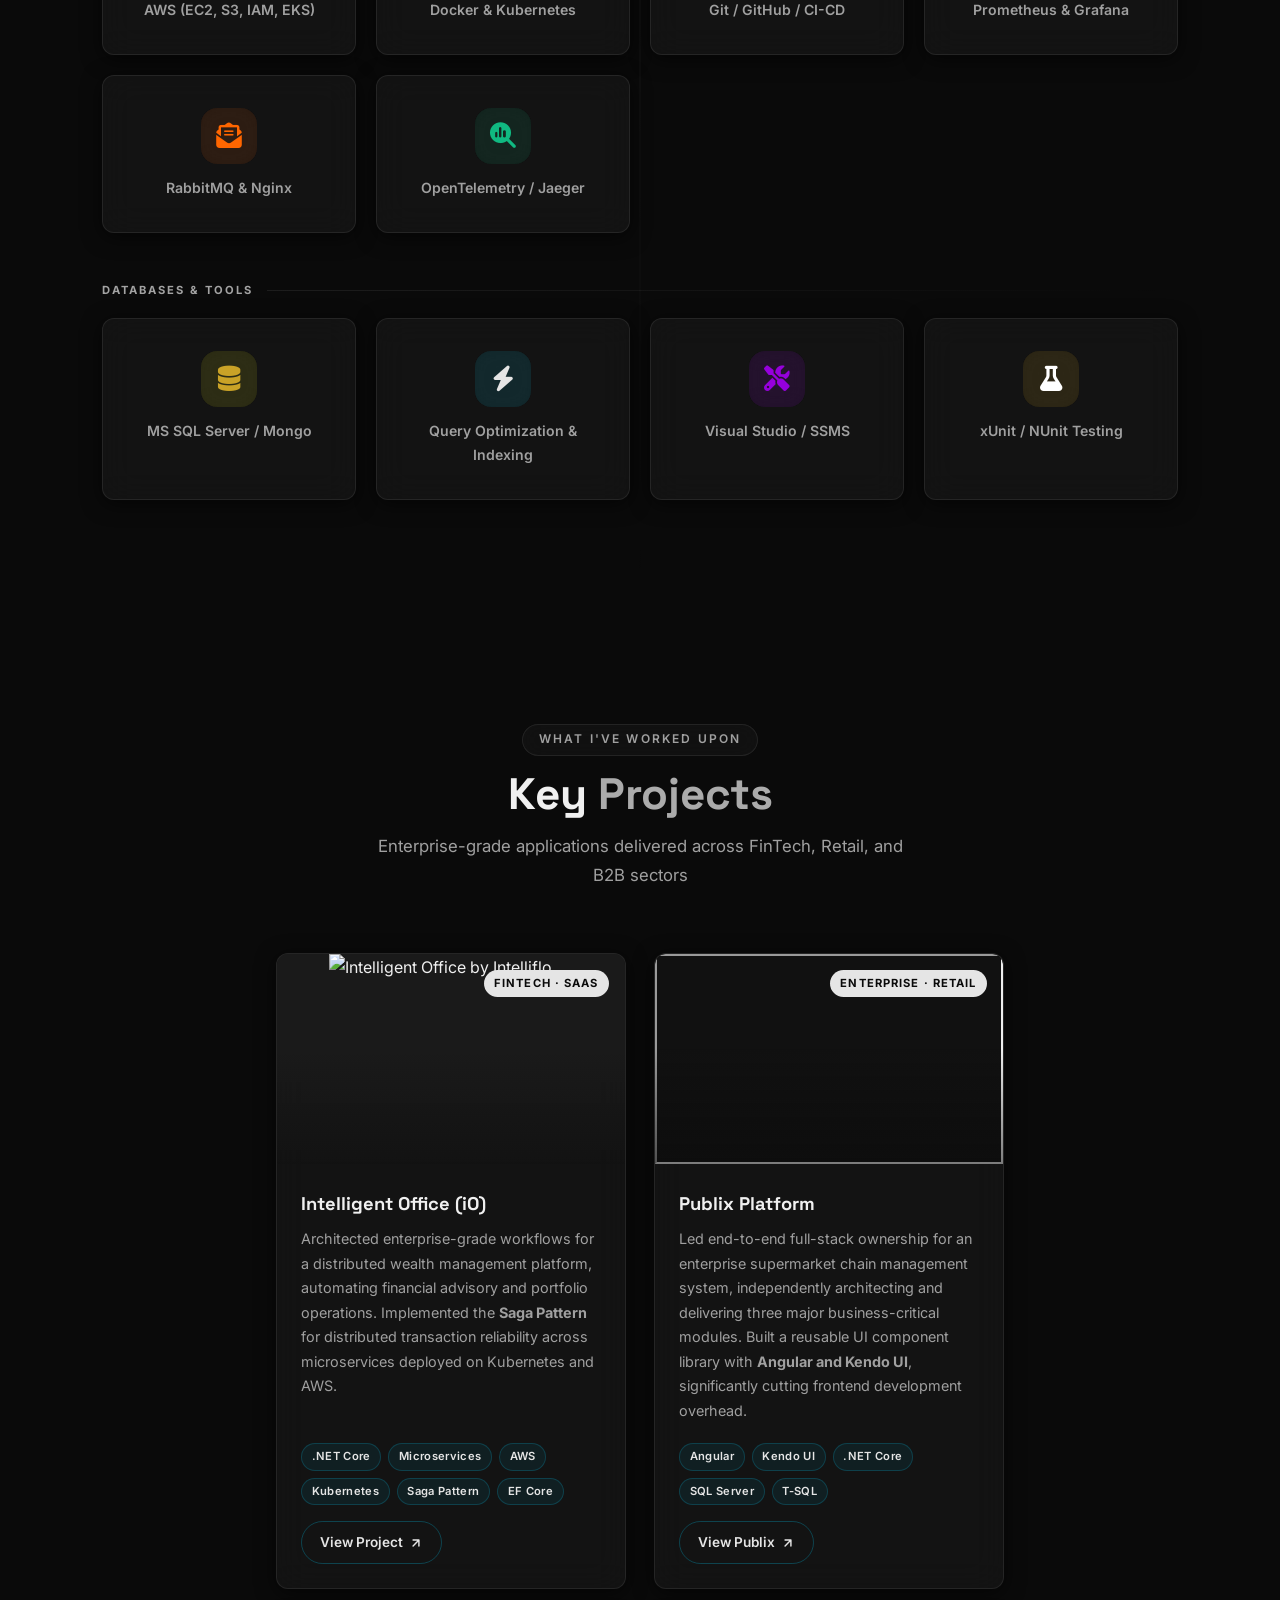
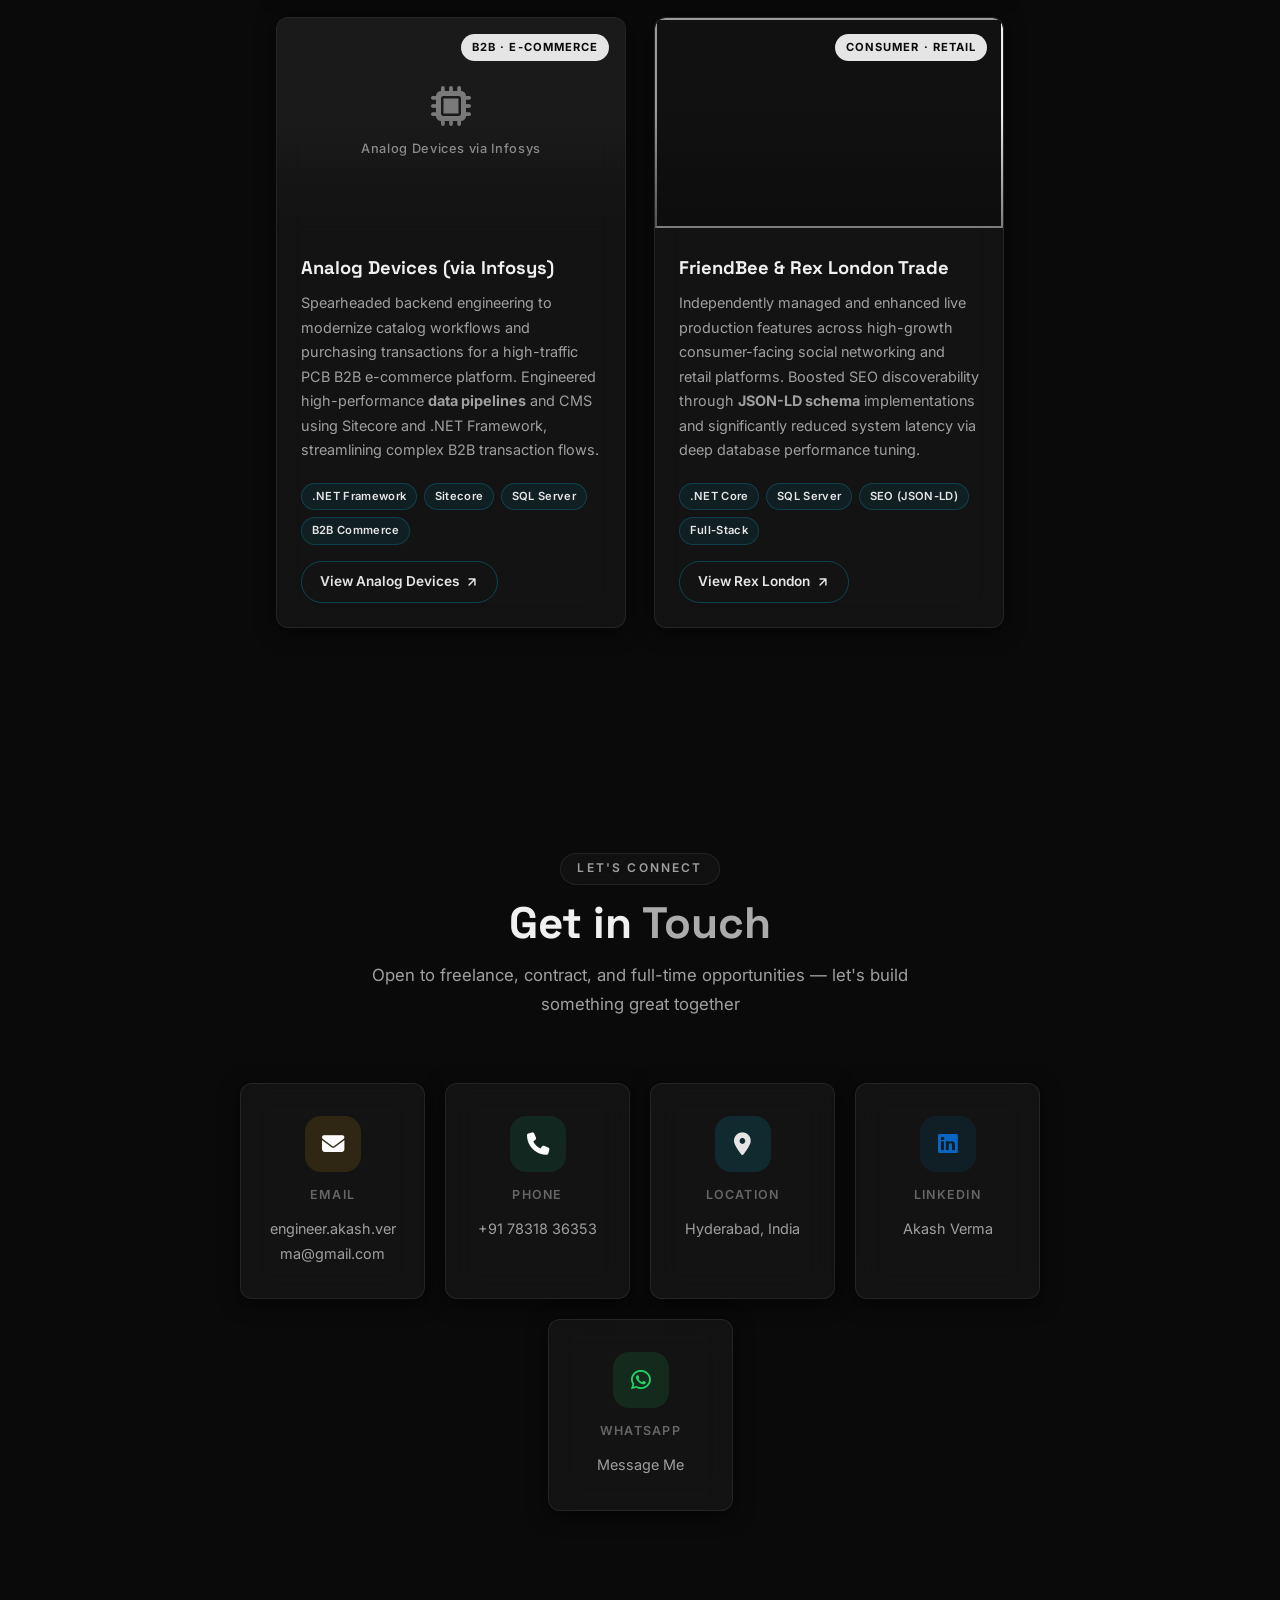
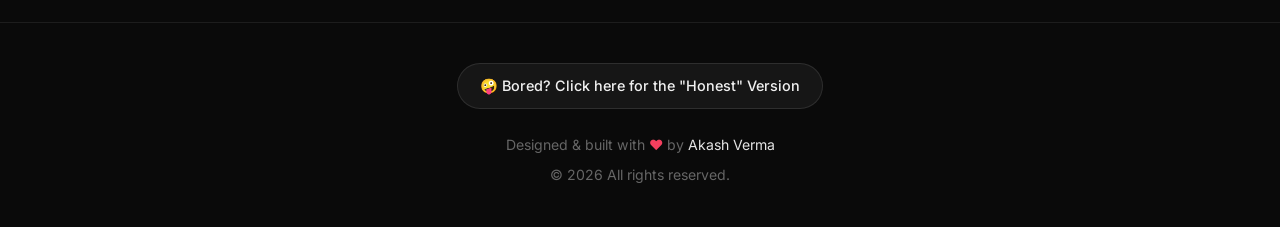
==== commit d41370ad: "Resume and experience calculation changes" ====
--- a/index.html
+++ b/index.html
@@ -81,15 +81,18 @@
               role="menuitem">Experience</a></li>
           <li role="none"><a class="nav-link" href="#skills" data-section="skills" role="menuitem">Skills</a></li>
           <li role="none"><a class="nav-link" href="#projects" data-section="projects" role="menuitem">Projects</a></li>
+          <li role="none"><a class="nav-link" href="assets/Miscellaneous/Resume%2021_07_2026.pdf" download
+              role="menuitem">Resume</a></li>
           <li role="none">
             <a class="nav-cta" href="#contact" data-section="contact" role="menuitem">
               Contact <i class="fas fa-arrow-right fa-xs"></i>
             </a>
           </li>
           <li role="none" style="display: flex; align-items: center;">
-            <button id="theme-toggle" class="theme-toggle" aria-label="Toggle light/dark mode" title="Toggle Theme">
-              <i class="fas fa-sun"></i>
-            </button>
+            <label class="theme-switch" aria-label="Toggle light/dark mode" title="Toggle Theme">
+              <input type="checkbox" class="theme-toggle-checkbox">
+              <span class="slider round"></span>
+            </label>
           </li>
         </ul>
         <button class="hamburger" id="hamburger" aria-label="Toggle menu" aria-expanded="false">
@@ -118,12 +121,16 @@
           </div>
           <p class="hero-desc">
             <strong style="color:var(--accent-cyan)">Full Stack Software Engineer</strong> with
-            4.5+ years of experience building scalable web applications and enterprise platforms —
+            <span class="experience-calc">4.5+ years</span> of experience building scalable web applications and
+            enterprise platforms —
             from distributed microservices to polished user interfaces.
           </p>
           <div class="hero-actions">
             <a href="#projects" class="btn-primary">
               <i class="fas fa-rocket"></i> View My Work
+            </a>
+            <a href="assets/Miscellaneous/Resume%2021_07_2026.pdf" download class="btn-secondary">
+              <i class="fas fa-file-pdf"></i> Resume
             </a>
             <a href="#contact" class="btn-secondary">
               <i class="fas fa-paper-plane"></i> Get in Touch
@@ -170,7 +177,8 @@
       <div class="about-grid">
         <div class="about-text gsap-fade-left">
           <p>
-            I'm a <strong>Full Stack Software Engineer</strong> with over 4.5 years of experience
+            I'm a <strong>Full Stack Software Engineer</strong> with over <span class="experience-calc">4.5 years</span>
+            of experience
             designing and developing scalable web applications and enterprise platforms. I specialize
             in <strong>.NET Core</strong>, <strong>Angular</strong>, <strong>React</strong>,
             and cloud-native architectures — consistently delivering production-ready code
@@ -184,8 +192,8 @@
             accelerate team productivity.
           </p>
           <p>
-            Currently working remotely as an <strong>Advanced Software Engineer at Intelliflo</strong>,
-            and open to exciting opportunities worldwide.
+            Currently working as an <strong>Advanced Software Engineer at Intelliflo</strong>,
+            and open to exciting opportunities in Delhi NCR and Remote.
           </p>
         </div>
 
@@ -231,11 +239,11 @@
             <div class="timeline-header">
               <div>
                 <div class="timeline-role">Advanced Software Engineer</div>
-                <div class="timeline-company">Intelliflo Software India Pvt. Ltd.</div>
+                <div class="timeline-company">Intelliflo Fintech India Pvt. Ltd., Hyderabad</div>
               </div>
               <div class="timeline-meta">
                 <span class="timeline-date">Nov 2023 – Present</span>
-                <span class="timeline-badge">Remote</span>
+                <span class="timeline-badge">Hybrid</span>
               </div>
             </div>
             <ul class="timeline-bullets">
@@ -348,7 +356,8 @@
       <div class="section-header gsap-fade-up">
         <span class="section-tag">What I Know</span>
         <h2 class="section-title">Technical <span>Skills</span></h2>
-        <p>A comprehensive toolkit built across 4.5+ years of hands-on engineering</p>
+        <p>A comprehensive toolkit built across <span class="experience-calc">4.5+ years</span> of hands-on engineering
+        </p>
       </div>
 
       <!-- Backend -->
@@ -696,7 +705,7 @@
         Designed &amp; built with <span class="heart">❤️</span> by
         <a href="https://github.com/sky-verma" target="_blank" rel="noopener">Akash Verma</a>
       </p>
-      <p style="margin-top:0.4rem;">&copy; <span id="year"></span> All rights reserved.</p>
+      <p style="margin-top:0.4rem;">&copy; <span id="year">2026</span> All rights reserved.</p>
     </div>
   </footer>
 
--- a/assets/static/app.css
+++ b/assets/static/app.css
@@ -135,6 +135,8 @@
   padding: 0.3rem 1rem;
   border-radius: var(--radius-pill);
   margin-bottom: 0.75rem;
+  backdrop-filter: blur(12px);
+  -webkit-backdrop-filter: blur(12px);
 }
 
 .section-title {
@@ -193,9 +195,7 @@
 }
 
 #navbar.scrolled {
-  background: rgba(5, 11, 24, 0.85);
-  backdrop-filter: blur(20px);
-  -webkit-backdrop-filter: blur(20px);
+  background: var(--bg-card);
   border-bottom: 1px solid var(--border-glass);
   padding: 0.75rem 0;
 }
@@ -234,6 +234,8 @@
 .nav-link.active {
   color: var(--text-primary);
   background: rgba(255, 255, 255, 0.05);
+  backdrop-filter: blur(8px);
+  -webkit-backdrop-filter: blur(8px);
 }
 
 .nav-cta {
@@ -380,7 +382,7 @@
 }
 
 .hero-name .highlight {
-  color: #ffffff;
+  color: var(--text-primary);
 }
 
 .hero-typed-wrapper {
@@ -446,6 +448,8 @@
   color: var(--text-primary);
   background: rgba(255, 255, 255, 0.02);
   transition: var(--transition);
+  backdrop-filter: blur(12px);
+  -webkit-backdrop-filter: blur(12px);
 }
 
 .btn-secondary:hover {
@@ -509,6 +513,8 @@
   padding: 0.45rem 1rem;
   border-radius: var(--radius-pill);
   transition: var(--transition);
+  backdrop-filter: blur(12px);
+  -webkit-backdrop-filter: blur(12px);
 }
 
 .social-pill:hover {
@@ -622,6 +628,8 @@
   font-size: 1.6rem;
   transition: var(--transition);
   position: relative;
+  backdrop-filter: blur(12px);
+  -webkit-backdrop-filter: blur(12px);
 }
 
 .skill-card:hover .skill-icon-wrap {
@@ -759,7 +767,7 @@
 .project-thumb-overlay {
   position: absolute;
   inset: 0;
-  background: linear-gradient(to top, rgba(5, 11, 24, 0.85) 0%, transparent 55%);
+  background: linear-gradient(to top, var(--bg-primary) 0%, transparent 55%);
   transition: opacity 0.3s;
   opacity: 0.5;
 }
@@ -1060,7 +1068,7 @@
     height: 100vh;
     width: min(320px, 85vw);
     flex-direction: column;
-    background: rgba(5, 11, 24, 0.97);
+    background: var(--bg-card);
     backdrop-filter: blur(20px);
     padding: 6rem 2rem 2rem;
     gap: 0.5rem;
@@ -1359,28 +1367,61 @@
   transform: translateY(-8px) rotate(-45deg);
 }
 
-.theme-toggle {
-  background: transparent;
-  border: none;
-  color: var(--text-primary);
-  font-size: 1.2rem;
+/* ── Theme Switch Slider ── */
+.theme-switch {
+  position: relative;
+  display: inline-block;
+  width: 48px;
+  height: 26px;
+  margin-left: 0.5rem;
+}
+
+.theme-switch input {
+  opacity: 0;
+  width: 0;
+  height: 0;
+}
+
+.theme-switch .slider {
+  position: absolute;
   cursor: pointer;
-  padding: 0.5rem;
+  top: 0;
+  left: 0;
+  right: 0;
+  bottom: 0;
+  background-color: var(--bg-card);
+  transition: .4s;
+  border: 1px solid var(--border-glass);
+  backdrop-filter: blur(12px);
+  -webkit-backdrop-filter: blur(12px);
+}
+
+.theme-switch .slider:before {
+  position: absolute;
+  content: "";
+  height: 18px;
+  width: 18px;
+  left: 3px;
+  bottom: 3px;
+  background-color: var(--text-primary);
+  transition: .4s;
+}
+
+.theme-switch input:checked+.slider {
+  background-color: var(--accent-cyan);
+}
+
+.theme-switch input:checked+.slider:before {
+  transform: translateX(22px);
+  background-color: var(--bg-primary);
+}
+
+.theme-switch .slider.round {
+  border-radius: 34px;
+}
+
+.theme-switch .slider.round:before {
   border-radius: 50%;
-  display: flex;
-  align-items: center;
-  justify-content: center;
-  transition: var(--transition-fast);
-  margin-left: 0.5rem;
-}
-
-.theme-toggle:hover {
-  color: var(--accent-cyan);
-  background: rgba(255, 255, 255, 0.05);
-}
-
-[data-theme="light"] .theme-toggle:hover {
-  background: rgba(0, 0, 0, 0.05);
 }
 
 /* ══════════════════════════════════════════════════════════
